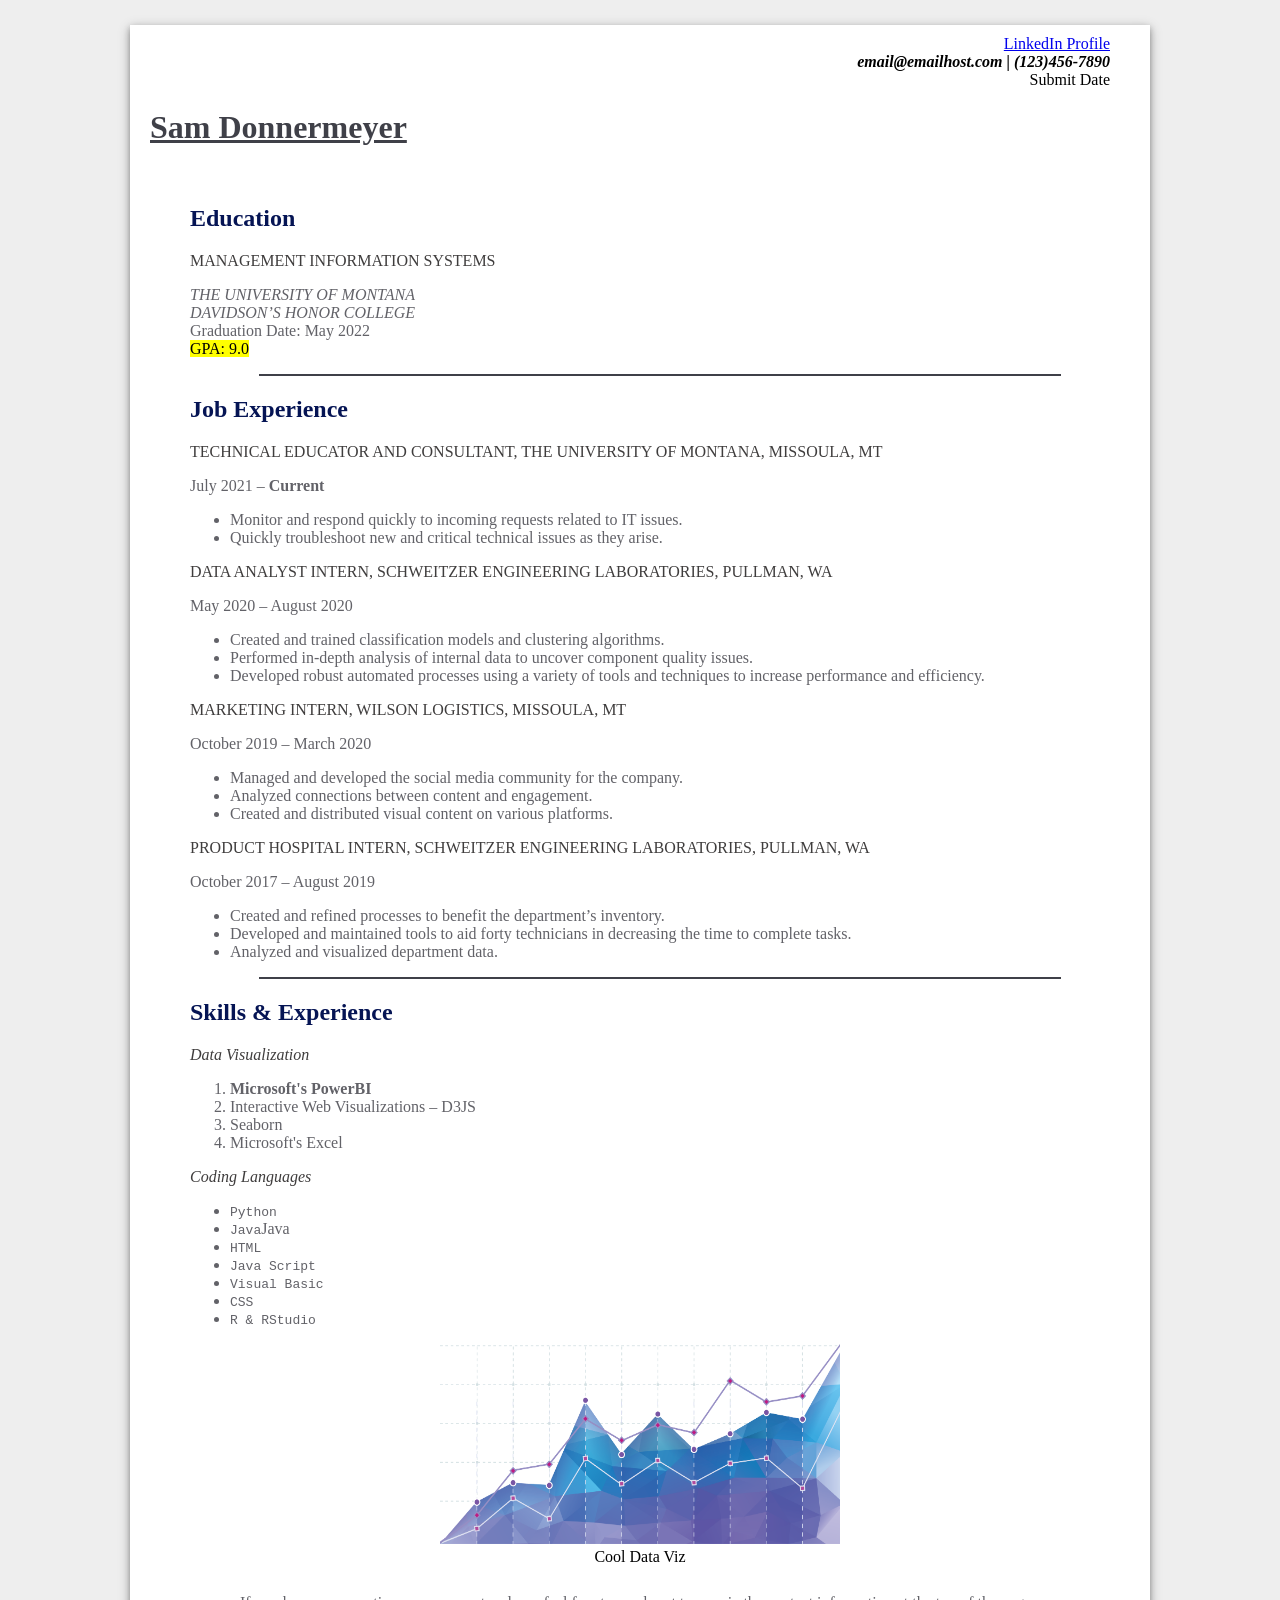
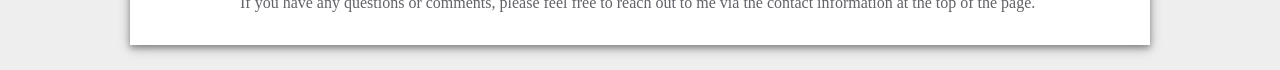
==== index.html @ 1c370d3f "Add files via upload" ====
<!DOCTYPE html>

<html lang="en">

<!-- Load style sheet -->  
<link rel="stylesheet" href="resume.css">

<!-- Head -->
<head>
  <meta charset="utf-8">
  <div>
    <title>Resume Fall 2021: Sam Donnermeyer</title>
  </div>
</head>
<body class="main_body">
  
  <div class="card">
    <header>
      <a href="https://www.linkedin.com/in/samuel-donnermeyer">LinkedIn Profile</a><br>
      <address><b>email@emailhost.com | (123)456-7890</b></address>
      <time datetime="2021-09-22 23:00">Submit Date</time>
    </header>
    <!-- Header 1-->
    <h1 class = "main_title"><u><bdo>Sam Donnermeyer</bdo></u></h1>
    <br>

    <!-- Body -->
    <main>
      <div class="body_p">
        <!-- Education -->
      <section>
      <h2>
        Education
      </h2>
      <p class="title">
        MANAGEMENT INFORMATION SYSTEMS
      </p>
      <p>
        <i>THE UNIVERSITY OF MONTANA</i> <br>
        <i>DAVIDSON’S HONOR COLLEGE</i> <br>
        Graduation Date: May 2022 <br> 
        <mark>GPA: 9.0 </mark><br>
      </p>

      <hr width="800px" color="#3F4048">  
    </section>

      <!-- Job Experience -->
      <section>
      <h2>
        Job Experience
      </h2>

      <!-- UMIT -->
      <p class="title">
        TECHNICAL EDUCATOR AND CONSULTANT, THE UNIVERSITY OF MONTANA, MISSOULA, MT
      </p>
      <p>
        July 2021 – <b>Current</b><br>
        <ul>
          <li>Monitor and respond quickly to incoming requests related to IT issues.</li>
          <li>Quickly troubleshoot new and critical technical issues as they arise.</li>
        </ul>
      </p>

      <!--- SEL - Data Analyst -->
      <p class="title">
        DATA ANALYST INTERN, SCHWEITZER ENGINEERING LABORATORIES, PULLMAN, WA
      </p>
      <p>
        May 2020 – August 2020 <br>
        <ul>
          <li>Created and trained classification models and clustering algorithms.</li>
          <li>Performed in-depth analysis of internal data to uncover component quality issues.</li>
          <li>Developed robust automated processes using a variety of tools and techniques to increase performance and efficiency.</li>
        </ul>
      </p>

       <!--- Wilson Logistics -->
      <p class="title">
        MARKETING INTERN, WILSON LOGISTICS, MISSOULA, MT
      </p>
      <p>
        October 2019 – March 2020 <br>
        <ul>
          <li>Managed and developed the social media community for the company.</li>
          <li>Analyzed connections between content and engagement.</li>
          <li>Created and distributed visual content on various platforms.</li>
        </ul>
      </p>

      <!--- SEL - PH -->
      <p class="title">
        PRODUCT HOSPITAL INTERN, SCHWEITZER ENGINEERING LABORATORIES, PULLMAN, WA
      </p>
      <p>
        October 2017 – August 2019 <br>
        <ul>
          <li>Created and refined processes to benefit the department’s inventory.</li>
          <li>Developed and maintained tools to aid forty technicians in decreasing the time to complete tasks.</li>
          <li>Analyzed and visualized department data.</li>
        </ul>
      </p>
    </section>

      <hr width="800px" color="#3F4048">  
    

      <!-- Skills & Experience -->
      <section>
      <h2>
        Skills & Experience
      </h2>

      <p class="title">
        <em>Data Visualization</em>
      </p>
      <ol>
        <li><b>Microsoft's PowerBI</b></li>
        <li>Interactive Web Visualizations – D3JS</li>
        <li>Seaborn</li>
        <li>Microsoft's Excel</li>
      </ol>

      <p class="title">
        <em>Coding Languages</em>
      </p>
      <ul>
        <li><code>Python</code></li>
        <li><code>Java</code>Java</li>
        <li><code>HTML</code></li>
        <li><code>Java Script</code></li>
        <li><code>Visual Basic</code></li>
        <li><code>CSS</code></li>
        <li><code>R & RStudio</code></li>
      </ul>
      </div>

    </section>
    <img src="data-visualization-tools-concept.png", width="400px", height="200px">
    <figcaption>Cool Data Viz</figcaption>

      <div class="foot_note"><br>
        If you have any questions or comments, please feel free to reach out to me via the contact information at the top of the page.
      </div>

    
    
   
    <main>
  </div>
<!-- Body </body>-->
</body>

</html>
---- resume.css ----
h1 {
    font-family: "Georgia";
    text-align: center;
}

h2 {
    font-family: "Georgia";
    text-align: left;
    color: #051454;
}

header {
    text-align: right;
    margin-right: 30px;

}

.title {
    color: rgb(63, 61, 61);
    size: 22px;
}

.body_p {
    margin: 10px 10px;
    text-align: left;
    margin-left: 50px;
    color: #626268;
}


.main_title {
    text-align: left;
    margin-top: 20px;
    margin-left: 10px;
    color: #3F4048;
}

.main_body {
    padding: 10px;
    margin: 5px 5px 5px;
    text-align: center;
}



body {
    background-color: #eee;
}

.card {
    background-color: white;
    margin: 10px auto;
    padding: 10px;
    width: 1000px;
    height: 1600px; 
    box-shadow: 0 3px 6px 0 rgba(0, 0, 0, 0.32), 0 3px 12px 0 rgba(0, 0, 0, 0.24);
}

h3 {
    color: #3F4048;
}

rect {
    stroke-width: .5;
}

.foot_note {
    margin: 10px 100px;
    text-align: left;
    color: #626268;
}
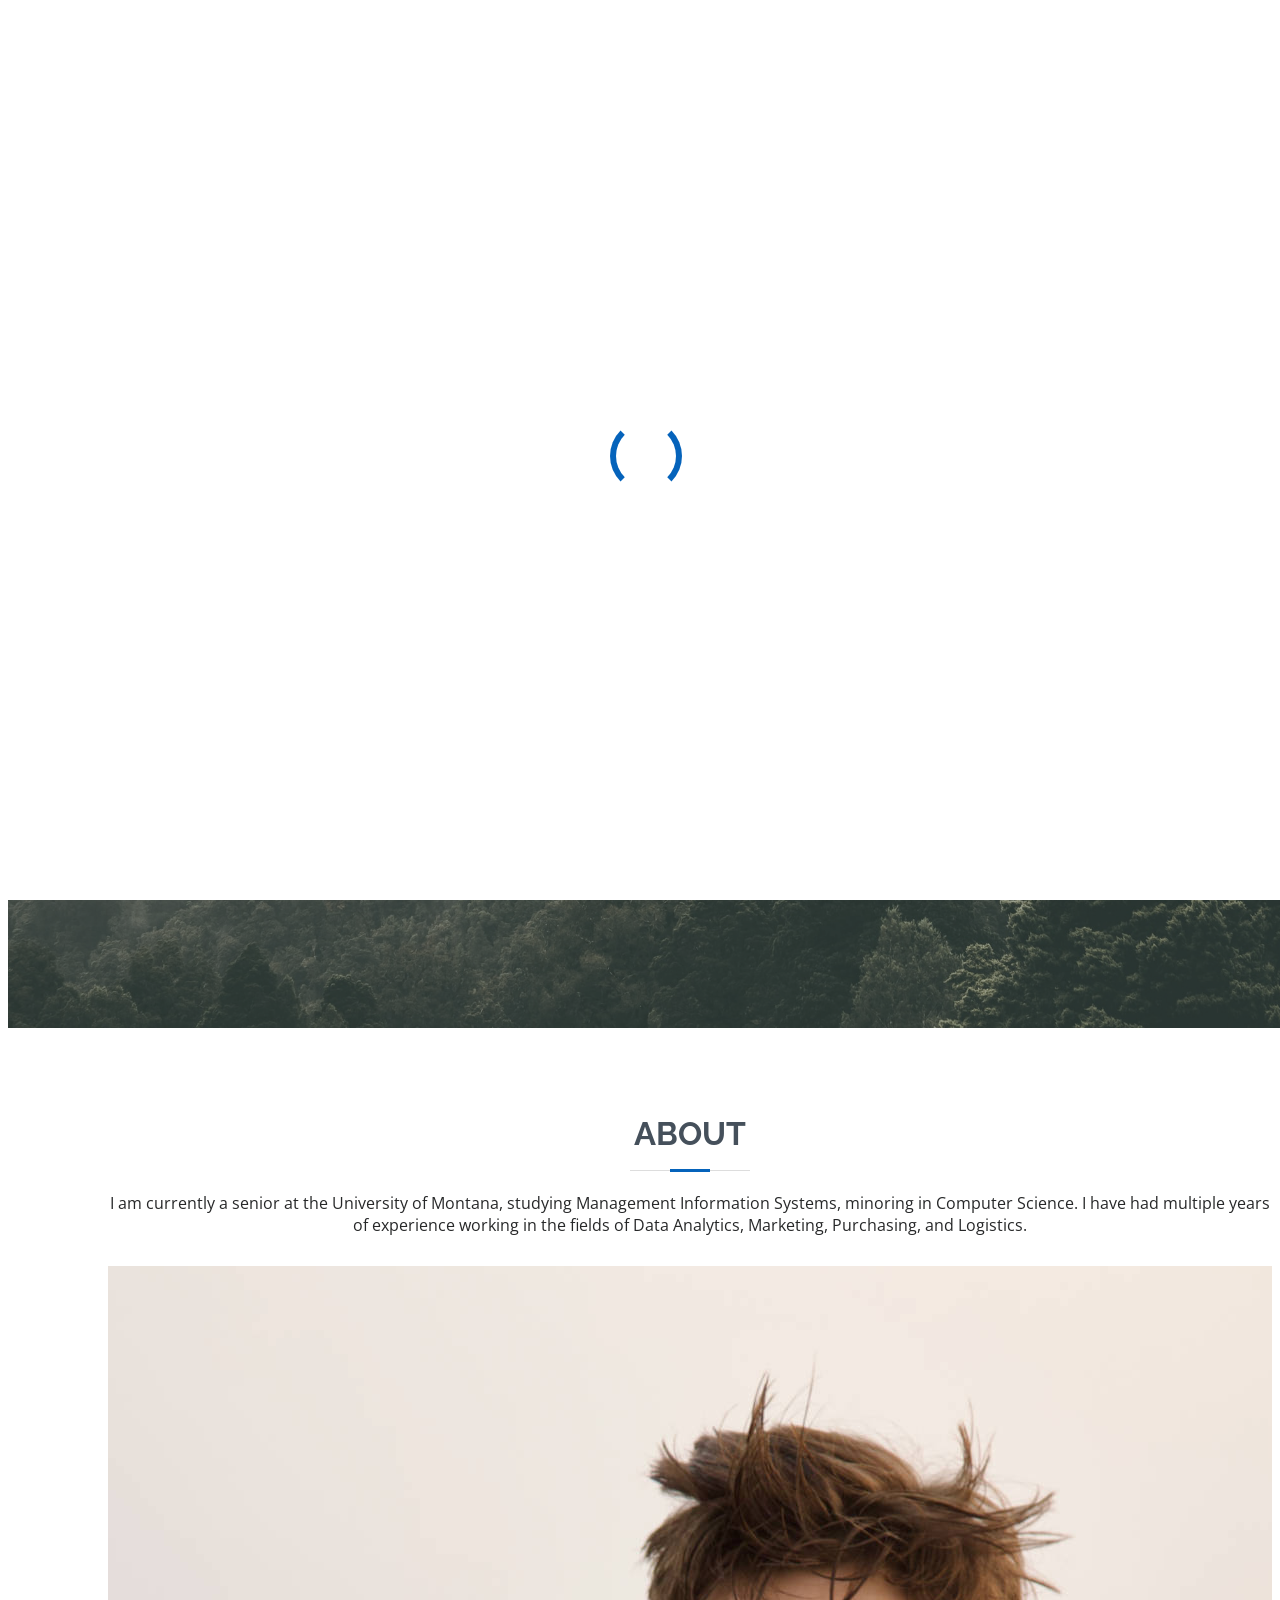
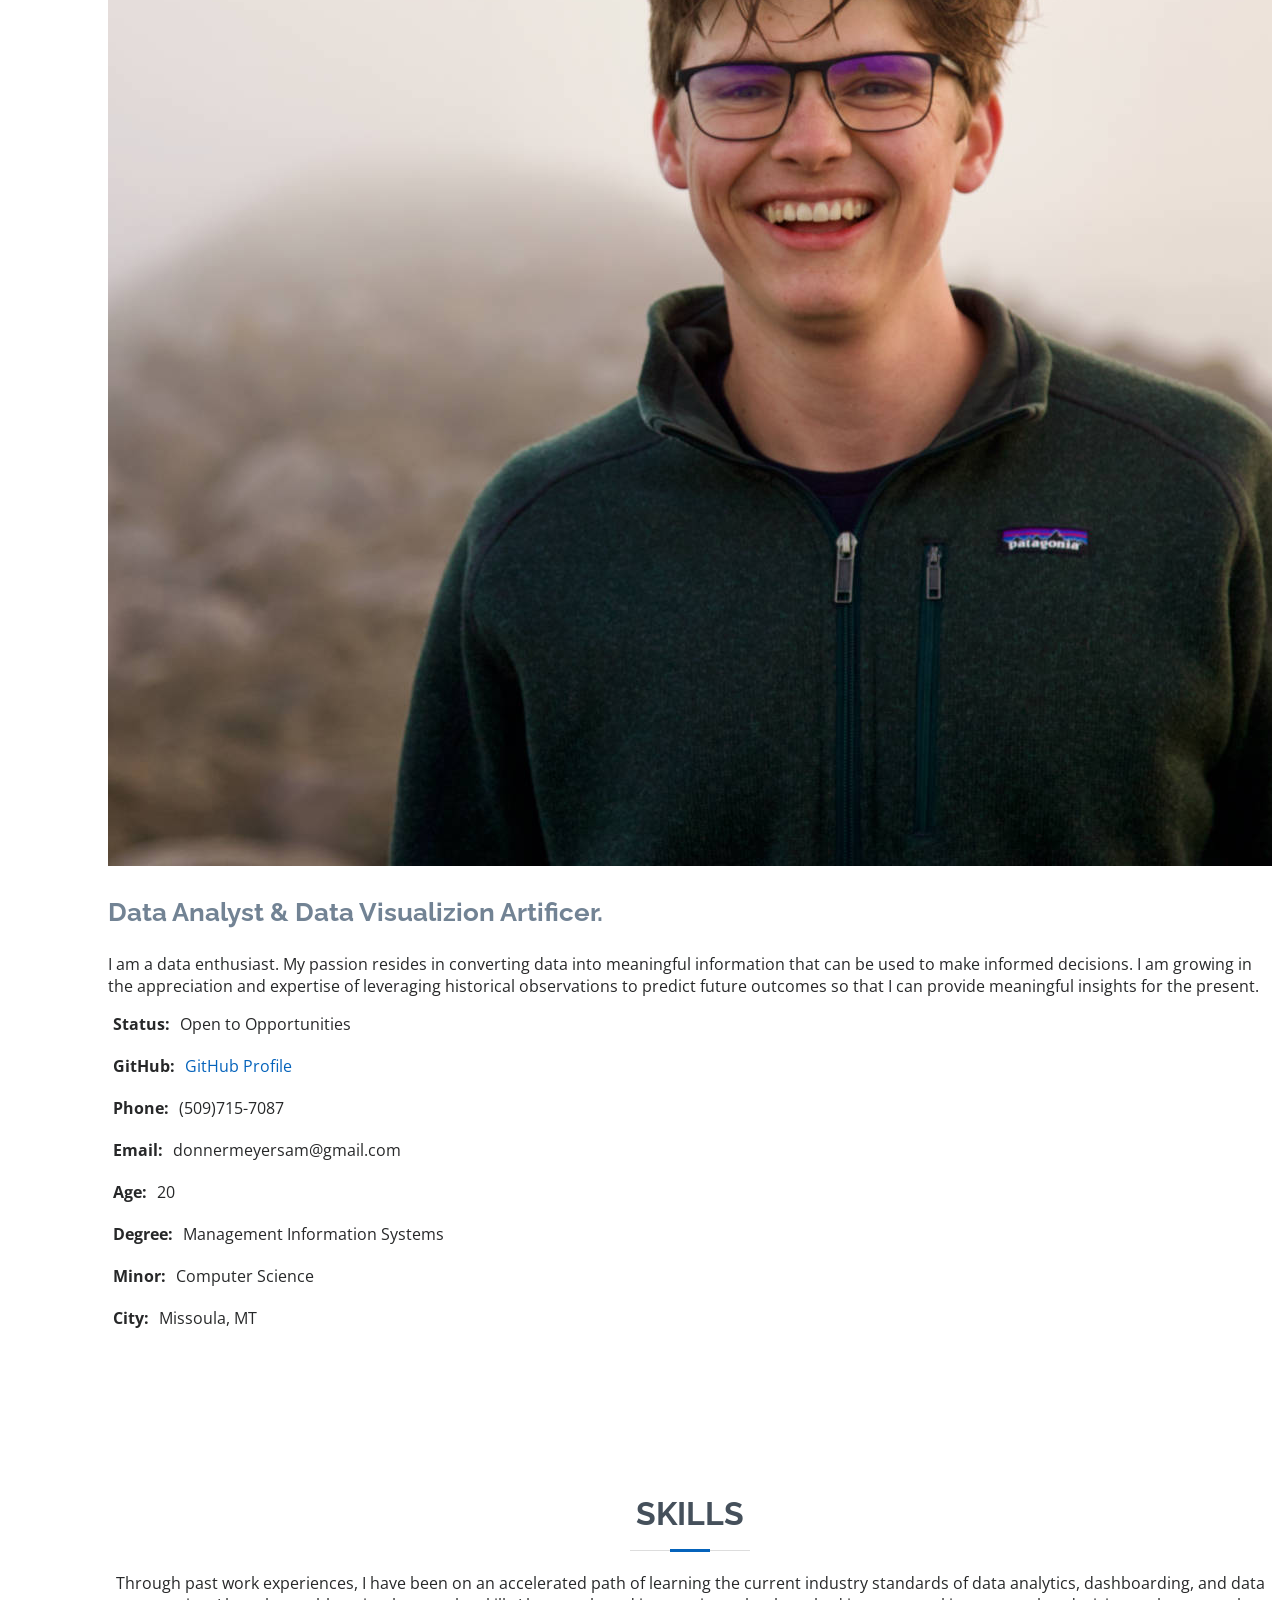
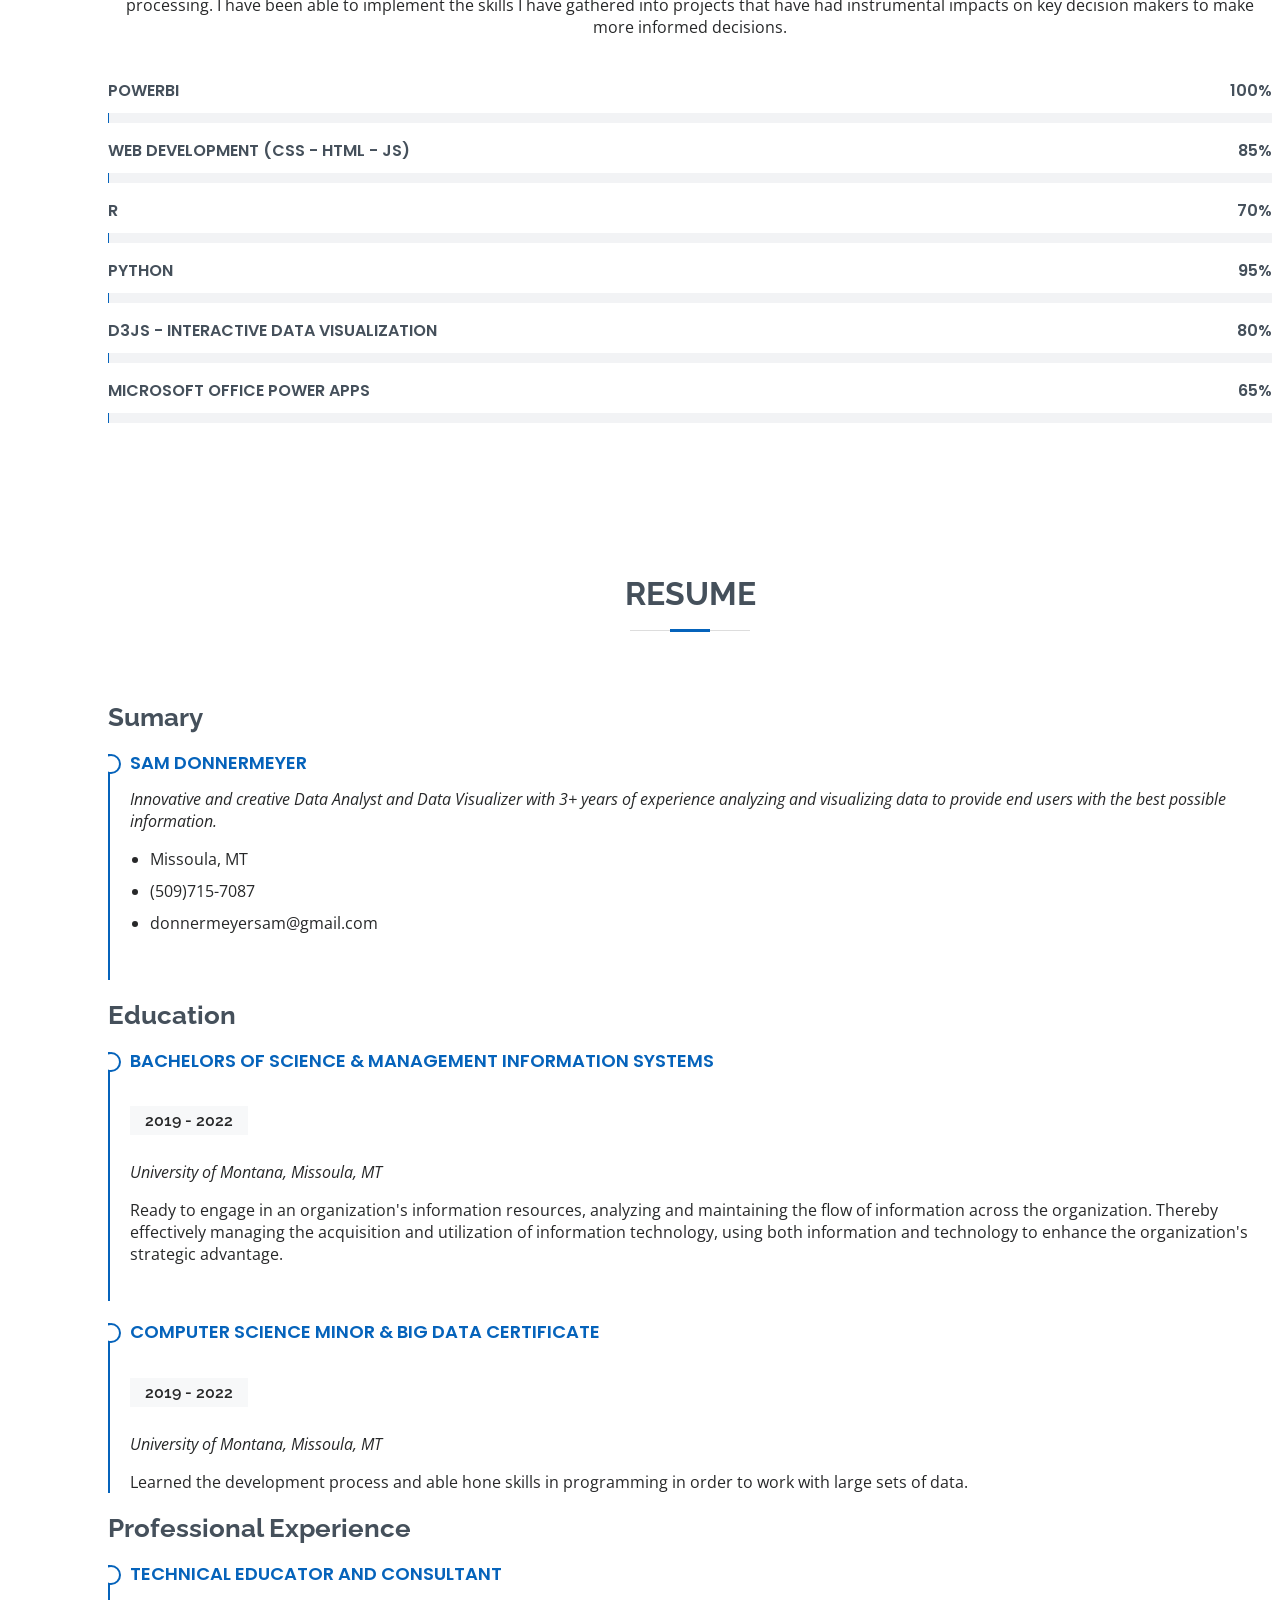
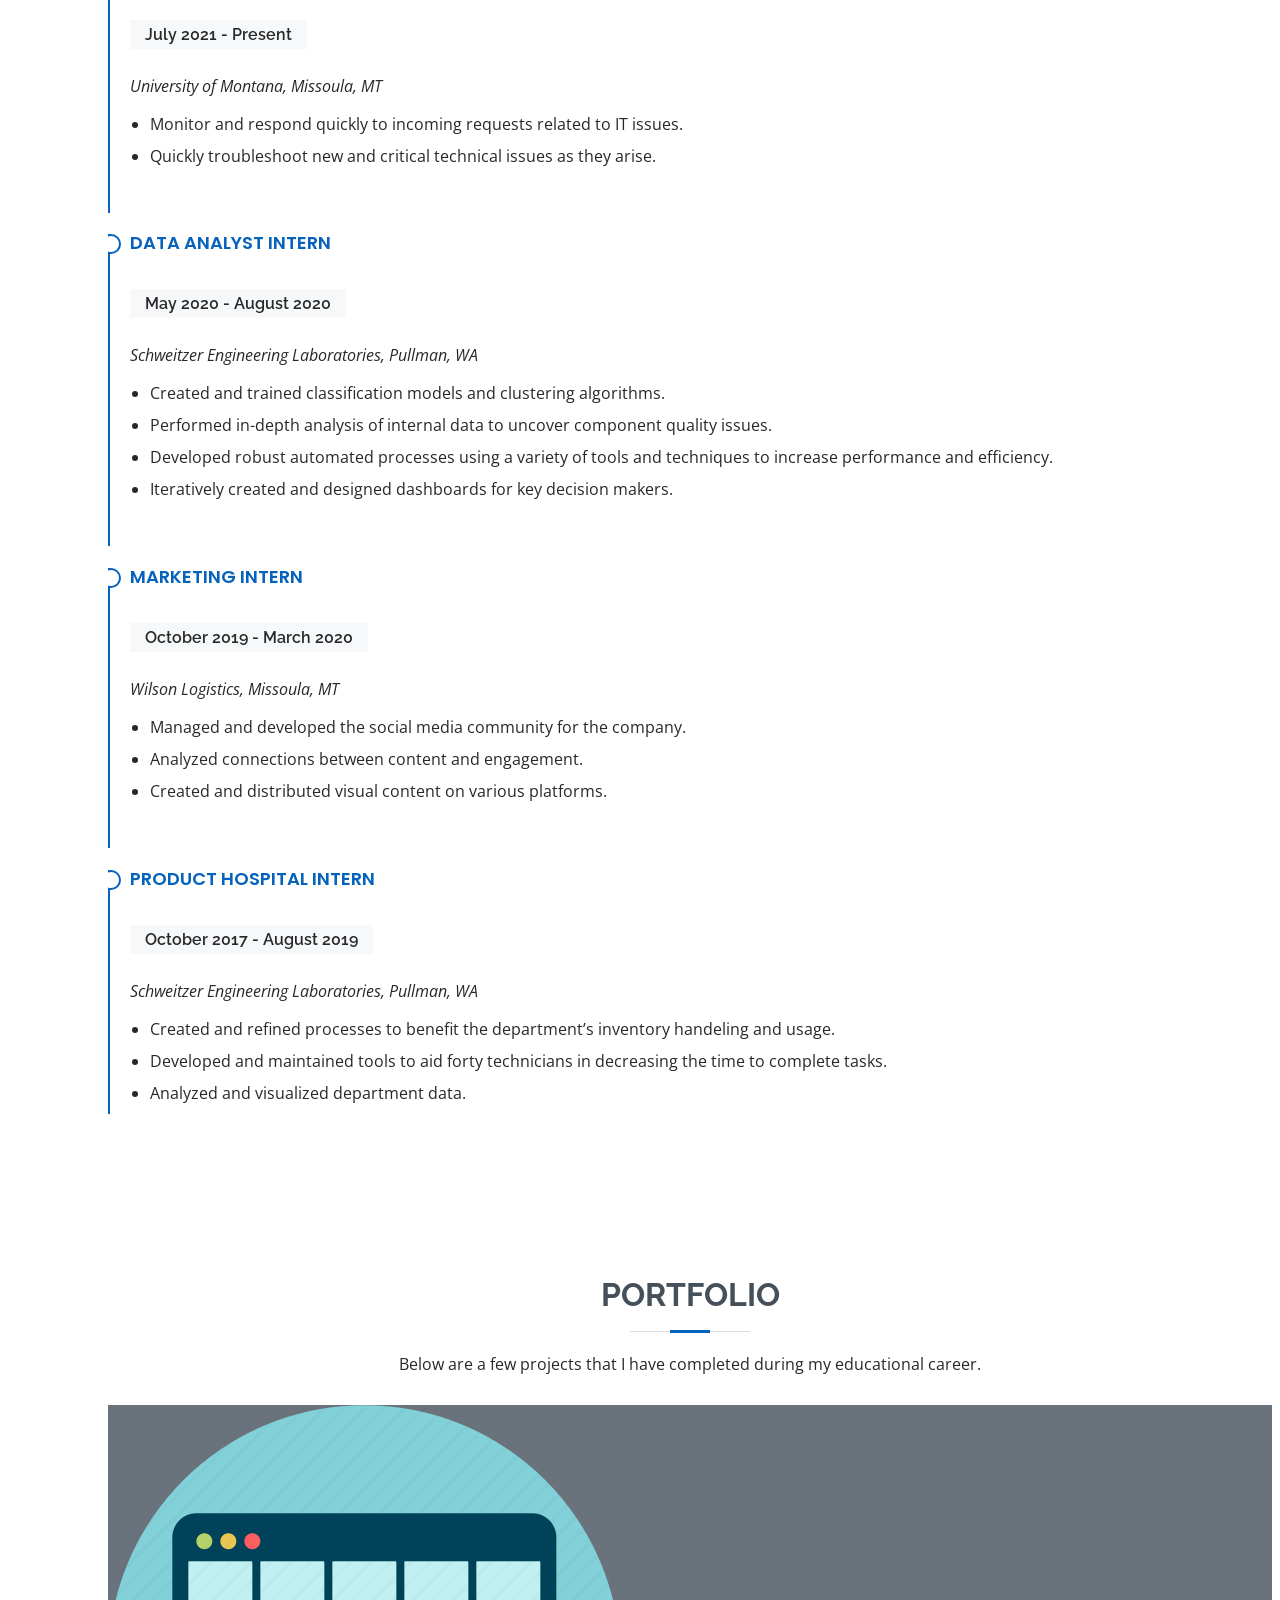
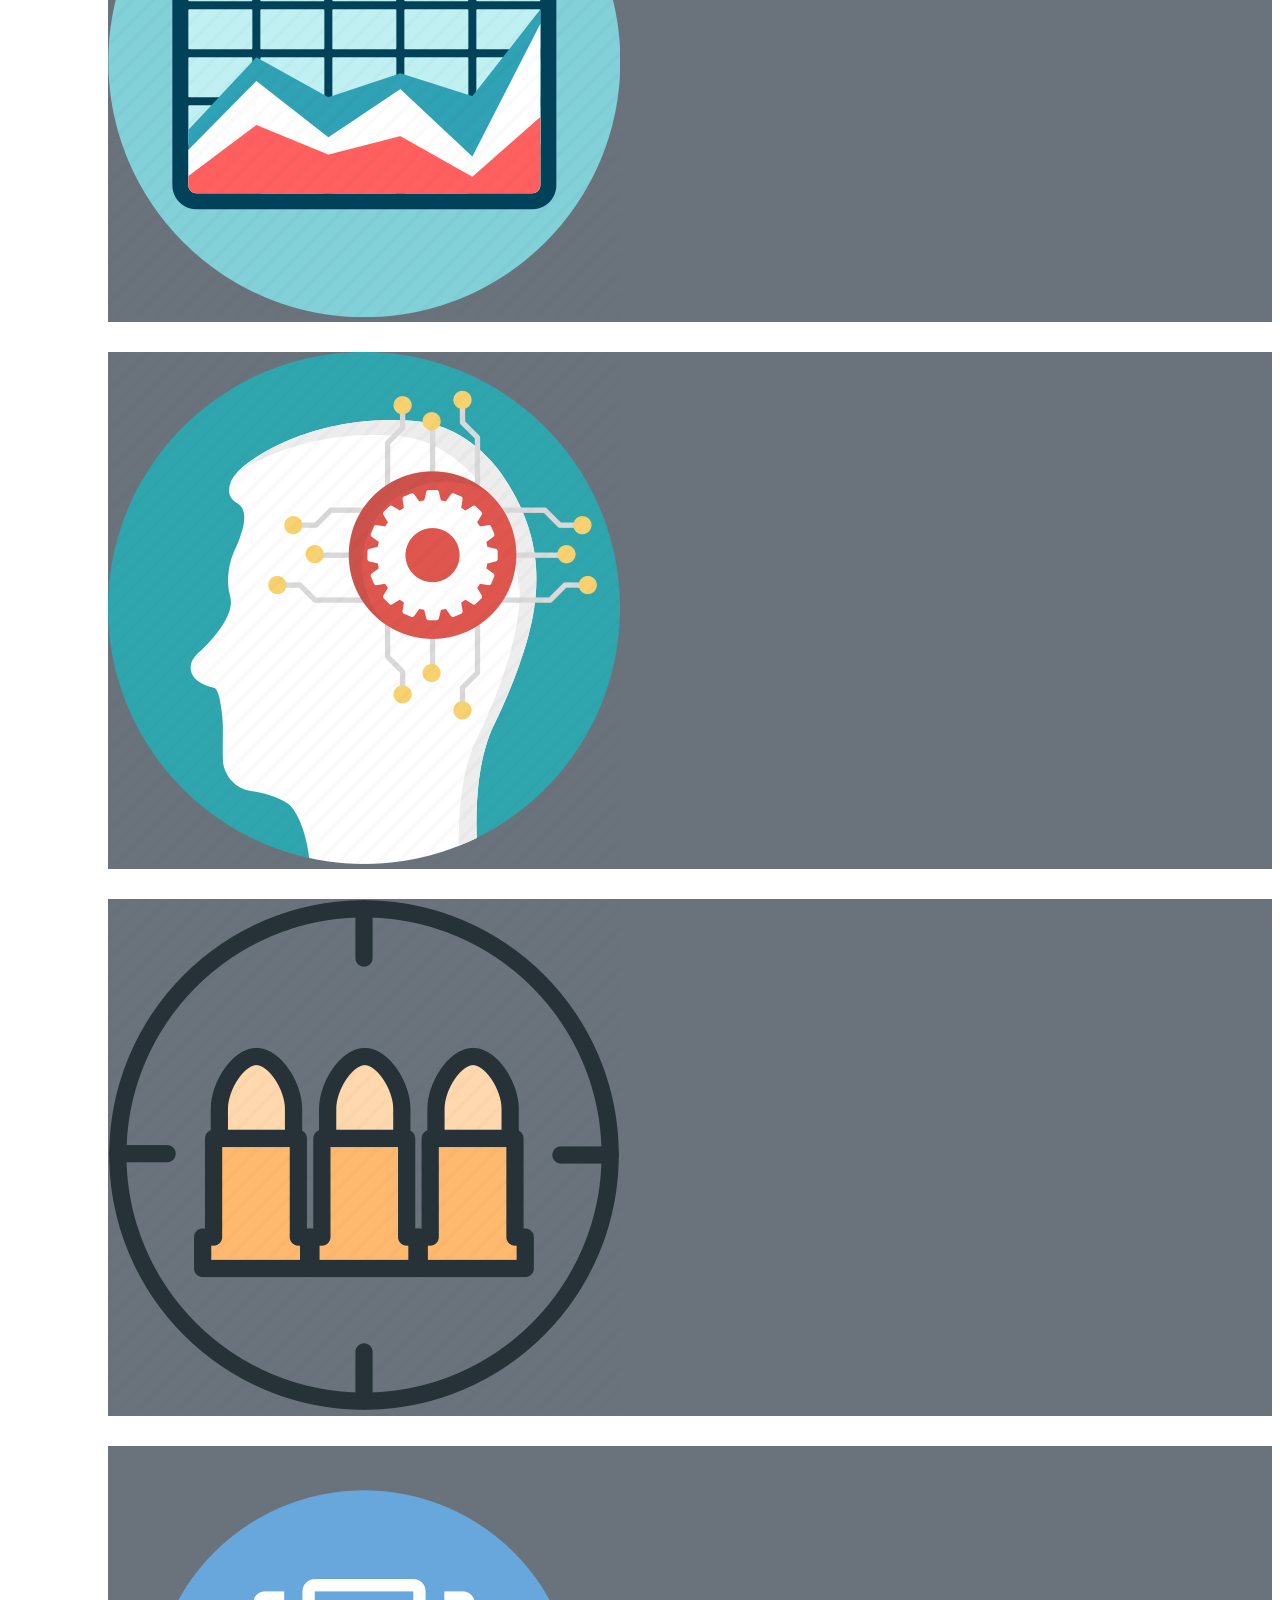
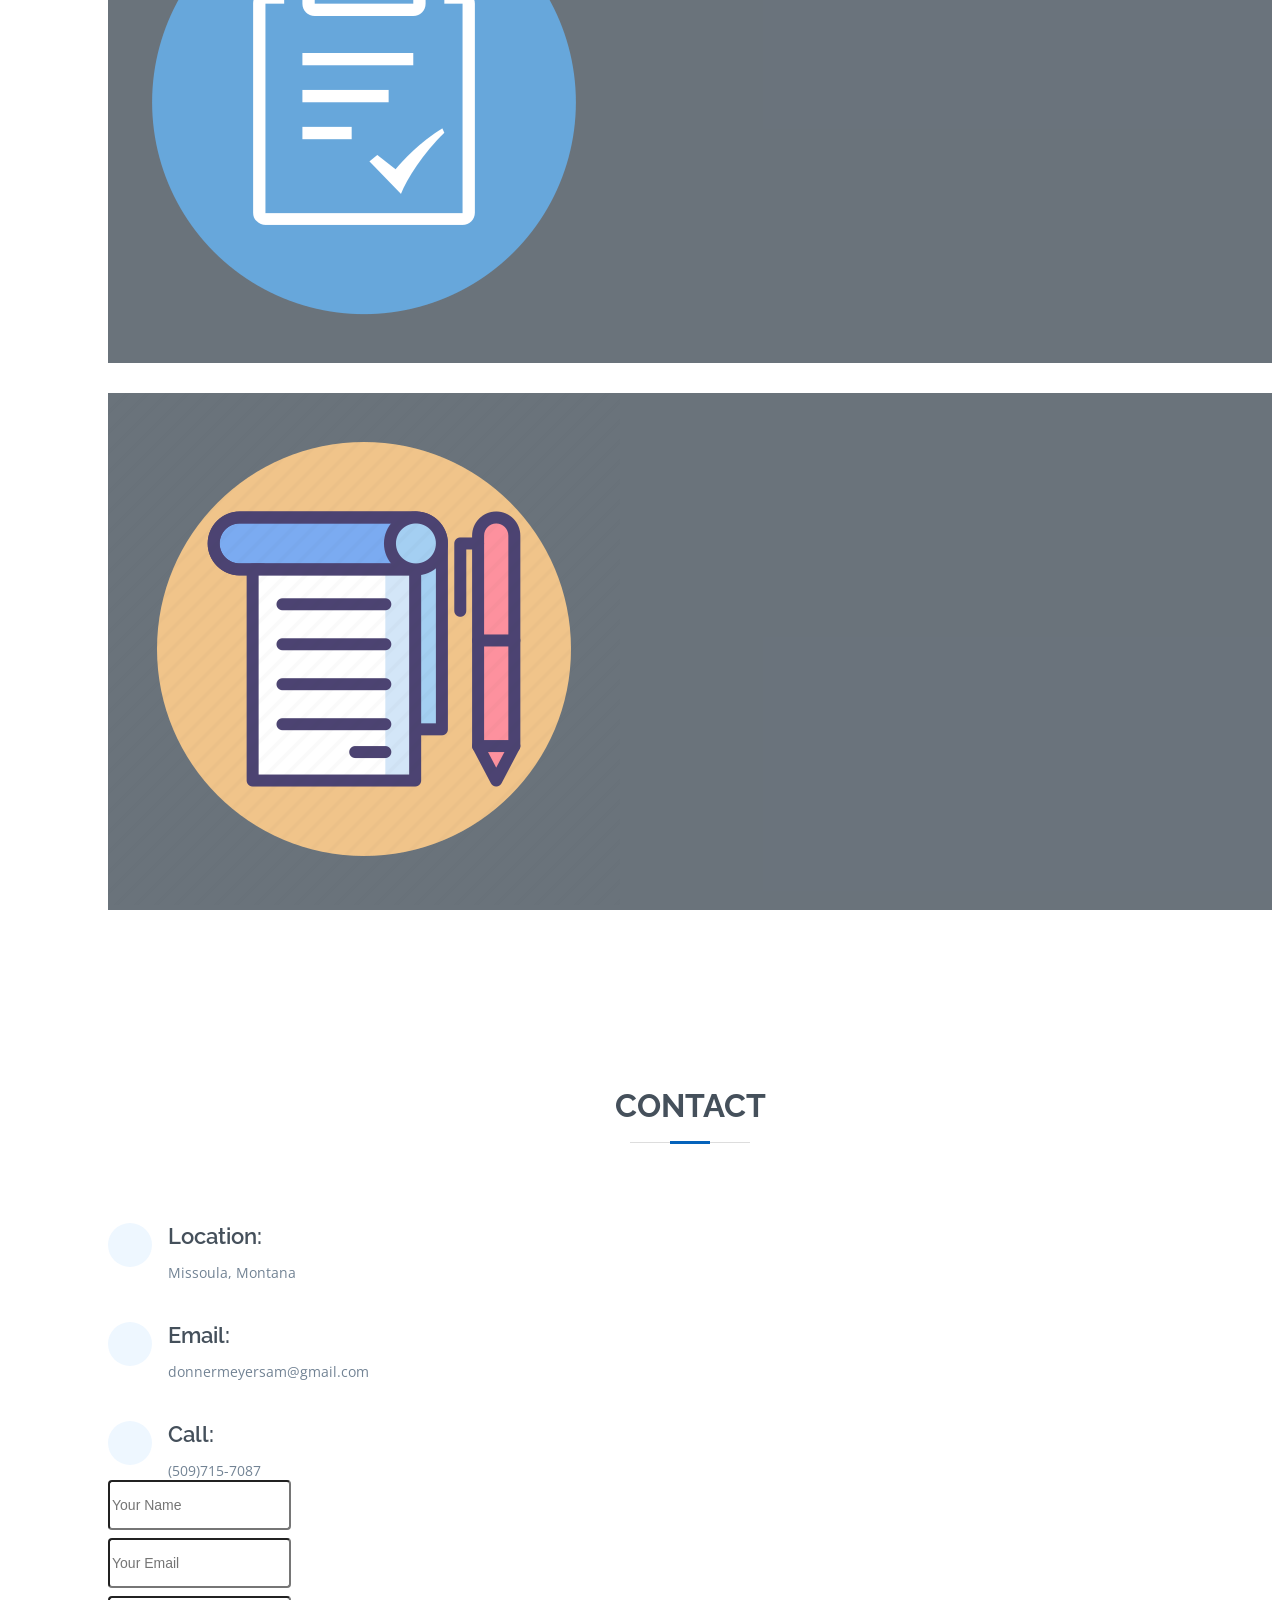
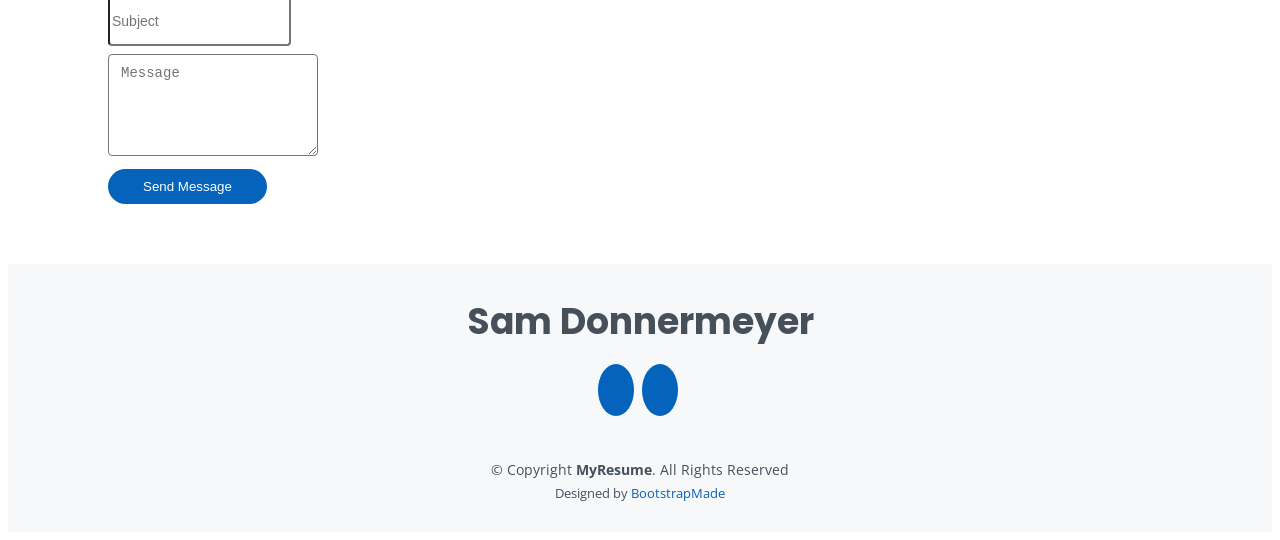
==== commit d875e720: "Added Right Files" ====
--- a/index.html
+++ b/index.html
@@ -1,155 +1,457 @@
-<!DOCTYPE html>
-
-<html lang="en">
-
-<!-- Load style sheet -->  
-<link rel="stylesheet" href="resume.css">
-
-<!-- Head -->
-<head>
-  <meta charset="utf-8">
-  <div>
-    <title>Resume Fall 2021: Sam Donnermeyer</title>
-  </div>
-</head>
-<body class="main_body">
-  
-  <div class="card">
-    <header>
-      <a href="https://www.linkedin.com/in/samuel-donnermeyer">LinkedIn Profile</a><br>
-      <address><b>email@emailhost.com | (123)456-7890</b></address>
-      <time datetime="2021-09-22 23:00">Submit Date</time>
-    </header>
-    <!-- Header 1-->
-    <h1 class = "main_title"><u><bdo>Sam Donnermeyer</bdo></u></h1>
-    <br>
-
-    <!-- Body -->
-    <main>
-      <div class="body_p">
-        <!-- Education -->
-      <section>
-      <h2>
-        Education
-      </h2>
-      <p class="title">
-        MANAGEMENT INFORMATION SYSTEMS
-      </p>
-      <p>
-        <i>THE UNIVERSITY OF MONTANA</i> <br>
-        <i>DAVIDSON’S HONOR COLLEGE</i> <br>
-        Graduation Date: May 2022 <br> 
-        <mark>GPA: 9.0 </mark><br>
-      </p>
-
-      <hr width="800px" color="#3F4048">  
-    </section>
-
-      <!-- Job Experience -->
-      <section>
-      <h2>
-        Job Experience
-      </h2>
-
-      <!-- UMIT -->
-      <p class="title">
-        TECHNICAL EDUCATOR AND CONSULTANT, THE UNIVERSITY OF MONTANA, MISSOULA, MT
-      </p>
-      <p>
-        July 2021 – <b>Current</b><br>
-        <ul>
-          <li>Monitor and respond quickly to incoming requests related to IT issues.</li>
-          <li>Quickly troubleshoot new and critical technical issues as they arise.</li>
-        </ul>
-      </p>
-
-      <!--- SEL - Data Analyst -->
-      <p class="title">
-        DATA ANALYST INTERN, SCHWEITZER ENGINEERING LABORATORIES, PULLMAN, WA
-      </p>
-      <p>
-        May 2020 – August 2020 <br>
-        <ul>
-          <li>Created and trained classification models and clustering algorithms.</li>
-          <li>Performed in-depth analysis of internal data to uncover component quality issues.</li>
-          <li>Developed robust automated processes using a variety of tools and techniques to increase performance and efficiency.</li>
-        </ul>
-      </p>
-
-       <!--- Wilson Logistics -->
-      <p class="title">
-        MARKETING INTERN, WILSON LOGISTICS, MISSOULA, MT
-      </p>
-      <p>
-        October 2019 – March 2020 <br>
-        <ul>
-          <li>Managed and developed the social media community for the company.</li>
-          <li>Analyzed connections between content and engagement.</li>
-          <li>Created and distributed visual content on various platforms.</li>
-        </ul>
-      </p>
-
-      <!--- SEL - PH -->
-      <p class="title">
-        PRODUCT HOSPITAL INTERN, SCHWEITZER ENGINEERING LABORATORIES, PULLMAN, WA
-      </p>
-      <p>
-        October 2017 – August 2019 <br>
-        <ul>
-          <li>Created and refined processes to benefit the department’s inventory.</li>
-          <li>Developed and maintained tools to aid forty technicians in decreasing the time to complete tasks.</li>
-          <li>Analyzed and visualized department data.</li>
-        </ul>
-      </p>
-    </section>
-
-      <hr width="800px" color="#3F4048">  
-    
-
-      <!-- Skills & Experience -->
-      <section>
-      <h2>
-        Skills & Experience
-      </h2>
-
-      <p class="title">
-        <em>Data Visualization</em>
-      </p>
-      <ol>
-        <li><b>Microsoft's PowerBI</b></li>
-        <li>Interactive Web Visualizations – D3JS</li>
-        <li>Seaborn</li>
-        <li>Microsoft's Excel</li>
-      </ol>
-
-      <p class="title">
-        <em>Coding Languages</em>
-      </p>
-      <ul>
-        <li><code>Python</code></li>
-        <li><code>Java</code>Java</li>
-        <li><code>HTML</code></li>
-        <li><code>Java Script</code></li>
-        <li><code>Visual Basic</code></li>
-        <li><code>CSS</code></li>
-        <li><code>R & RStudio</code></li>
-      </ul>
-      </div>
-
-    </section>
-    <img src="data-visualization-tools-concept.png", width="400px", height="200px">
-    <figcaption>Cool Data Viz</figcaption>
-
-      <div class="foot_note"><br>
-        If you have any questions or comments, please feel free to reach out to me via the contact information at the top of the page.
-      </div>
-
-    
-    
-   
-    <main>
-  </div>
-<!-- Body </body>-->
-</body>
-
+<!DOCTYPE html>
+<html lang="en">
+
+<head>
+  <meta charset="utf-8">
+  <meta content="width=device-width, initial-scale=1.0" name="viewport">
+
+  <title>Sam Donnermeyer</title>
+  <meta content="" name="description">
+  <meta content="" name="keywords">
+
+  <!-- Favicons -->
+  <link href="assets/img/favicon.png" rel="icon">
+  <link href="assets/img/apple-touch-icon.png" rel="apple-touch-icon">
+
+  <!-- Google Fonts -->
+  <link href="https://fonts.googleapis.com/css?family=Open+Sans:300,300i,400,400i,600,600i,700,700i|Raleway:300,300i,400,400i,500,500i,600,600i,700,700i|Poppins:300,300i,400,400i,500,500i,600,600i,700,700i" rel="stylesheet">
+
+  <!-- Vendor CSS Files -->
+  <link href="assets/vendor/aos/aos.css" rel="stylesheet">
+  <link href="assets/vendor/bootstrap/css/bootstrap.min.css" rel="stylesheet">
+  <link href="assets/vendor/bootstrap-icons/bootstrap-icons.css" rel="stylesheet">
+  <link href="assets/vendor/boxicons/css/boxicons.min.css" rel="stylesheet">
+  <link href="assets/vendor/glightbox/css/glightbox.min.css" rel="stylesheet">
+  <link href="assets/vendor/swiper/swiper-bundle.min.css" rel="stylesheet">
+
+  <!-- Template Main CSS File -->
+  <link href="assets/css/style.css" rel="stylesheet">
+
+  <!-- =======================================================
+  * Template Name: MyResume - v4.7.0
+  * Template URL: https://bootstrapmade.com/free-html-bootstrap-template-my-resume/
+  * Author: BootstrapMade.com
+  * License: https://bootstrapmade.com/license/
+  ======================================================== -->
+</head>
+
+<body>
+
+  <!-- ======= Mobile nav toggle button ======= -->
+  <!-- <button type="button" class="mobile-nav-toggle d-xl-none"><i class="bi bi-list mobile-nav-toggle"></i></button> -->
+  <i class="bi bi-list mobile-nav-toggle d-xl-none"></i>
+  <!-- ======= Header ======= -->
+  <header id="header" class="d-flex flex-column justify-content-center">
+
+    <nav id="navbar" class="navbar nav-menu">
+      <ul>
+        <li><a href="#hero" class="nav-link scrollto active"><i class="bx bx-home"></i> <span>Home</span></a></li>
+        <li><a href="#about" class="nav-link scrollto"><i class="bx bx-user"></i> <span>About</span></a></li>
+        <li><a href="#resume" class="nav-link scrollto"><i class="bx bx-file-blank"></i> <span>Resume</span></a></li>
+        <li><a href="#portfolio" class="nav-link scrollto"><i class="bx bx-book-content"></i> <span>Portfolio</span></a></li>
+        <li><a href="#contact" class="nav-link scrollto"><i class="bx bx-envelope"></i> <span>Contact</span></a></li>
+      </ul>
+    </nav><!-- .nav-menu -->
+
+  </header><!-- End Header -->
+
+  <!-- ======= Hero Section ======= -->
+  <section id="hero" class="d-flex flex-column justify-content-center">
+    <div class="container" data-aos="zoom-in" data-aos-delay="100">
+      <h1>Sam Donnermeyer</h1>
+      <p>I am a <span class="typed" data-typed-items="Developer, Analyst, Data Visualizer, Runner"></span></p>
+      <div class="social-links">
+        <a href="https://github.com/SamDonnermeyer" class="github"><i class="bx bxl-github"></i></a>
+        <a href="https://www.linkedin.com/in/samuel-donnermeyer/" class="linkedin"><i class="bx bxl-linkedin"></i></a>
+      </div>
+    </div>
+  </section><!-- End Hero -->
+
+  <main id="main">
+
+    <!-- ======= About Section ======= -->
+    <section id="about" class="about">
+      <div class="container" data-aos="fade-up">
+
+        <div class="section-title">
+          <h2>About</h2>
+          <p>I am currently a senior at the University of Montana, studying Management Information Systems, minoring in Computer Science. I have had multiple years of experience working in the fields of Data Analytics, Marketing, Purchasing, and Logistics.</p>
+        </div>
+
+        <div class="row">
+          <div class="col-lg-4">
+            <img src="assets/img/profile-img.jpg" class="img-fluid" alt="profile-img">
+          </div>
+          <div class="col-lg-8 pt-4 pt-lg-0 content">
+            <h3>Data Analyst &amp; Data Visualizion Artificer.</h3>
+            <p class="fst-italic">
+              I am a data enthusiast. My passion resides in converting data into meaningful information that can be used to make informed decisions. I am growing in the appreciation and expertise of leveraging historical observations to predict future outcomes so that I can provide meaningful insights for the present.
+            </p>
+            <div class="row">
+              <div class="col-lg-6">
+                <ul>
+                  <li><i class="bi bi-chevron-right"></i> <strong>Status:</strong> <span>Open to Opportunities</span></li>
+                  <li><i class="bi bi-chevron-right"></i> <strong>GitHub:</strong> <span><a href="https://github.com/SamDonnermeyer">GitHub Profile</a></span></li>
+                  <li><i class="bi bi-chevron-right"></i> <strong>Phone:</strong> <span>(509)715-7087</span></li>
+                  <li><i class="bi bi-chevron-right"></i> <strong>Email:</strong> <span>donnermeyersam@gmail.com</span></li>
+                </ul>
+              </div>
+              <div class="col-lg-6">
+                <ul>
+                  <li><i class="bi bi-chevron-right"></i> <strong>Age:</strong> <span>20</span></li>
+                  <li><i class="bi bi-chevron-right"></i> <strong>Degree:</strong> <span></span>Management Information Systems</li>
+                  <li><i class="bi bi-chevron-right"></i> <strong>Minor:</strong> <span>Computer Science</span></li>
+                  <li><i class="bi bi-chevron-right"></i> <strong>City:</strong> <span>Missoula, MT</span></li>
+                </ul>
+              </div>
+            </div>
+          </div>
+        </div>
+
+      </div>
+    </section><!-- End About Section -->
+
+    <!-- ======= Skills Section ======= -->
+    <section id="skills" class="skills section-bg">
+      <div class="container" data-aos="fade-up">
+
+        <div class="section-title">
+          <h2>Skills</h2>
+          <p>Through past work experiences, I have been on an accelerated path of learning the current industry standards of data analytics, dashboarding, and data processing. I have been able to implement the skills I have gathered into projects that have had instrumental impacts on key decision makers to make more informed decisions.</p>
+        </div>
+
+        <div class="row skills-content">
+
+          <div class="col-lg-6">
+
+            <div class="progress">
+              <span class="skill">PowerBI <i class="val">100%</i></span>
+              <div class="progress-bar-wrap">
+                <div class="progress-bar" role="progressbar" aria-valuenow="100" aria-valuemin="0" aria-valuemax="100"></div>
+              </div>
+            </div>
+
+            <div class="progress">
+              <span class="skill">Web Development (CSS - HTML - JS) <i class="val">85%</i></span>
+              <div class="progress-bar-wrap">
+                <div class="progress-bar" role="progressbar" aria-valuenow="85" aria-valuemin="0" aria-valuemax="100"></div>
+              </div>
+            </div>
+
+            <div class="progress">
+              <span class="skill">R <i class="val">70%</i></span>
+              <div class="progress-bar-wrap">
+                <div class="progress-bar" role="progressbar" aria-valuenow="70" aria-valuemin="0" aria-valuemax="100"></div>
+              </div>
+            </div>
+
+          </div>
+
+          <div class="col-lg-6">
+
+            <div class="progress">
+              <span class="skill">Python <i class="val">95%</i></span>
+              <div class="progress-bar-wrap">
+                <div class="progress-bar" role="progressbar" aria-valuenow="95" aria-valuemin="0" aria-valuemax="100"></div>
+              </div>
+            </div>
+
+            <div class="progress">
+              <span class="skill">D3JS - Interactive Data Visualization <i class="val">80%</i></span>
+              <div class="progress-bar-wrap">
+                <div class="progress-bar" role="progressbar" aria-valuenow="80" aria-valuemin="0" aria-valuemax="100"></div>
+              </div>
+            </div>
+
+            <div class="progress">
+              <span class="skill">Microsoft Office Power Apps <i class="val">65%</i></span>
+              <div class="progress-bar-wrap">
+                <div class="progress-bar" role="progressbar" aria-valuenow="65" aria-valuemin="0" aria-valuemax="100"></div>
+              </div>
+            </div>
+
+          </div>
+
+        </div>
+
+      </div>
+    </section><!-- End Skills Section -->
+
+    <!-- ======= Resume Section ======= -->
+    <section id="resume" class="resume">
+      <div class="container" data-aos="fade-up">
+
+        <div class="section-title">
+          <h2>Resume</h2>
+        </div>
+
+        <div class="row">
+          <div class="col-lg-6">
+            <h3 class="resume-title">Sumary</h3>
+            <div class="resume-item pb-0">
+              <h4>Sam Donnermeyer</h4>
+              <p><em>Innovative and creative Data Analyst and Data Visualizer with 3+ years of experience analyzing and visualizing data to provide end users with the best possible information.</em></p>
+              <ul>
+                <li>Missoula, MT</li>
+                <li>(509)715-7087</li>
+                <li>donnermeyersam@gmail.com</li>
+              </ul>
+            </div>
+
+            <h3 class="resume-title">Education</h3>
+            <div class="resume-item">
+              <h4>Bachelors of Science &amp; Management Information Systems</h4>
+              <h5>2019 - 2022</h5>
+              <p><em>University of Montana, Missoula, MT</em></p>
+              <p>Ready to engage in an organization's information resources, analyzing and maintaining the flow of information across the organization. Thereby effectively managing the acquisition and utilization of information technology, using both information and technology to enhance the organization's strategic advantage.</p>
+            </div>
+            <div class="resume-item">
+              <h4>Computer Science Minor &amp; Big Data Certificate</h4>
+              <h5>2019 - 2022</h5>
+              <p><em>University of Montana, Missoula, MT</em></p>
+              <p>Learned the development process and able hone skills in programming in order to work with large sets of data.</p>
+            </div>
+          </div>
+          <div class="col-lg-6">
+            <h3 class="resume-title">Professional Experience</h3>
+            <div class="resume-item">
+              <h4>TECHNICAL EDUCATOR AND CONSULTANT</h4>
+              <h5>July 2021 - Present</h5>
+              <p><em>University of Montana, Missoula, MT</em></p>
+              <ul>
+                <li>Monitor and respond quickly to incoming requests related to IT issues.</li>
+                <li>Quickly troubleshoot new and critical technical issues as they arise.</li>
+              </ul>
+            </div>
+            <div class="resume-item">
+              <h4>DATA ANALYST INTERN</h4>
+              <h5>May 2020 - August 2020</h5>
+              <p><em>Schweitzer Engineering Laboratories, Pullman, WA</em></p>
+              <ul>
+                <li>Created and trained classification models and clustering algorithms.</li>
+                <li>Performed in-depth analysis of internal data to uncover component quality issues.</li>
+                <li>Developed robust automated processes using a variety of tools and techniques to increase performance and efficiency.</li>
+                <li>Iteratively created and designed dashboards for key decision makers.</li>
+              </ul>
+            </div>
+            <div class="resume-item">
+              <h4>MARKETING INTERN</h4>
+              <h5>October 2019 - March 2020</h5>
+              <p><em>Wilson Logistics, Missoula, MT</em></p>
+              <ul>
+                <li>Managed and developed the social media community for the company.</li>
+                <li>Analyzed connections between content and engagement.</li>
+                <li>Created and distributed visual content on various platforms.</li>
+              </ul>
+            </div>
+            <div class="resume-item">
+              <h4>Product Hospital Intern</h4>
+              <h5>October 2017 - August 2019</h5>
+              <p><em>Schweitzer Engineering Laboratories, Pullman, WA</em></p>
+              <ul>
+                <li>Created and refined processes to benefit the department’s inventory handeling and usage.</li>
+                <li>Developed and maintained tools to aid forty technicians in decreasing the time to complete tasks.</li>
+                <li>Analyzed and visualized department data.</li>
+              </ul>
+            </div>
+          </div>
+        </div>
+
+      </div>
+    </section><!-- End Resume Section -->
+
+    <!-- ======= Portfolio Section ======= -->
+    <section id="portfolio" class="portfolio section-bg">
+      <div class="container" data-aos="fade-up">
+
+        <div class="section-title">
+          <h2>Portfolio</h2>
+          <p>Below are a few projects that I have completed during my educational career.</p>
+        </div>
+
+        <div class="row portfolio-container" data-aos="fade-up" data-aos-delay="200">
+
+          <div class="col-lg-4 col-md-6 portfolio-item filter-app">
+            <div class="portfolio-wrap">
+              <img src="assets/img/portfolio/portfolio-1.png" class="img-fluid" alt="">
+              <div class="portfolio-info">
+                <h4>Data Visualization: Scatterplot</h4>
+                <p>Project</p>
+                <div class="portfolio-links">
+                  <a href="assets/img/portfolio/portfolio-1.png" data-gallery="portfolioGallery" class="portfolio-lightbox" title="Data Visualization: Scatterplot"><i class="bx bx-plus"></i></a>
+                  <a href="portfolio1.html" class="portfolio-details-lightbox" data-glightbox="type: external" title="Portfolio Details"><i class="bx bx-link"></i></a>
+                </div>
+              </div>
+            </div>
+          </div>
+
+          <div class="col-lg-4 col-md-6 portfolio-item filter-web">
+            <div class="portfolio-wrap">
+              <img src="assets/img/portfolio/portfolio-2.png" class="img-fluid" alt="">
+              <div class="portfolio-info">
+                <h4>Applications of Data Mining: Arabic Character Classification</h4>
+                <p>Project</p>
+                <div class="portfolio-links">
+                  <a href="assets/img/portfolio/portfolio-2.png" data-gallery="portfolioGallery" class="portfolio-lightbox" title="Applications of Data Mining: Arabic Character Classification"><i class="bx bx-plus"></i></a>
+                  <a href="portfolio2.html" class="portfolio-details-lightbox" data-glightbox="type: external" title="Portfolio Details"><i class="bx bx-link"></i></a>
+                </div>
+              </div>
+            </div>
+          </div>
+
+          <div class="col-lg-4 col-md-6 portfolio-item filter-app">
+            <div class="portfolio-wrap">
+              <img src="assets/img/portfolio/portfolio-3.png" class="img-fluid" alt="">
+              <div class="portfolio-info">
+                <h4>Marketing: Sales Analysis</h4>
+                <p>Independent Study</p>
+                <div class="portfolio-links">
+                  <a href="assets/img/portfolio/portfolio-3.png" data-gallery="portfolioGallery" class="portfolio-lightbox" title="Marketing: Sales Analysis"><i class="bx bx-plus"></i></a>
+                  <a href="portfolio3.html" class="portfolio-details-lightbox" data-glightbox="type: external" title="Portfolio Details"><i class="bx bx-link"></i></a>
+                </div>
+              </div>
+            </div>
+          </div>
+
+          <div class="col-lg-4 col-md-6 portfolio-item filter-card">
+            <div class="portfolio-wrap">
+              <img src="assets/img/portfolio/portfolio-4.png" class="img-fluid" alt="">
+              <div class="portfolio-info">
+                <h4>Business App Development: Employee Sentiment Tracker</h4>
+                <p>Project</p>
+                <div class="portfolio-links">
+                  <a href="assets/img/portfolio/portfolio-4.png" data-gallery="portfolioGallery" class="portfolio-lightbox" title="Business App Development: Employee Sentiment Tracker"><i class="bx bx-plus"></i></a>
+                  <a href="portfolio4.html" class="portfolio-details-lightbox" data-glightbox="type: external" title="Portfolio Details"><i class="bx bx-link"></i></a>
+                </div>
+              </div>
+            </div>
+          </div>
+
+          <div class="col-lg-4 col-md-6 portfolio-item filter-web">
+            <div class="portfolio-wrap">
+              <img src="assets/img/portfolio/portfolio-5.png" class="img-fluid" alt="">
+              <div class="portfolio-info">
+                <h4>Web App Development: Notetaking Web App</h4>
+                <p>Project</p>
+                <div class="portfolio-links">
+                  <a href="assets/img/portfolio/portfolio-5.png" data-gallery="portfolioGallery" class="portfolio-lightbox" title="Web App Development: Notetaking Web App"><i class="bx bx-plus"></i></a>
+                  <a href="portfolio5.html" class="portfolio-details-lightbox" data-glightbox="type: external" title="Portfolio Details"><i class="bx bx-link"></i></a>
+                </div>
+              </div>
+            </div>
+          </div>
+
+        </div>
+
+      </div>
+    </section><!-- End Portfolio Section -->
+
+    <!-- ======= Contact Section ======= -->
+    <section id="contact" class="contact">
+      <div class="container" data-aos="fade-up">
+
+        <div class="section-title">
+          <h2>Contact</h2>
+        </div>
+
+        <div class="row mt-1">
+
+          <div class="col-lg-4">
+            <div class="info">
+              <div class="address">
+                <i class="bi bi-geo-alt"></i>
+                <h4>Location:</h4>
+                <p>Missoula, Montana</p>
+              </div>
+
+              <div class="email">
+                <i class="bi bi-envelope"></i>
+                <h4>Email:</h4>
+                <p>donnermeyersam@gmail.com</p>
+              </div>
+
+              <div class="phone">
+                <i class="bi bi-phone"></i>
+                <h4>Call:</h4>
+                <p>(509)715-7087</p>
+              </div>
+
+            </div>
+
+          </div>
+
+          <div class="col-lg-8 mt-5 mt-lg-0">
+
+            <form action="forms/contact.php" method="post" role="form" class="php-email-form">
+              <div class="row">
+                <div class="col-md-6 form-group">
+                  <input type="text" name="name" class="form-control" id="name" placeholder="Your Name" required>
+                </div>
+                <div class="col-md-6 form-group mt-3 mt-md-0">
+                  <input type="email" class="form-control" name="email" id="email" placeholder="Your Email" required>
+                </div>
+              </div>
+              <div class="form-group mt-3">
+                <input type="text" class="form-control" name="subject" id="subject" placeholder="Subject" required>
+              </div>
+              <div class="form-group mt-3">
+                <textarea class="form-control" name="message" rows="5" placeholder="Message" required></textarea>
+              </div>
+              <div class="my-3">
+                <div class="loading">Loading</div>
+                <div class="error-message"></div>
+                <div class="sent-message">Your message has been sent. Thank you!</div>
+              </div>
+              <div class="text-center"><button type="submit">Send Message</button></div>
+            </form>
+
+          </div>
+
+        </div>
+
+      </div>
+    </section><!-- End Contact Section -->
+
+  </main><!-- End #main -->
+
+  <!-- ======= Footer ======= -->
+  <footer id="footer">
+    <div class="container">
+      <h3>Sam Donnermeyer</h3>
+      <div class="social-links">
+        <a href="https://github.com/SamDonnermeyer" class="github"><i class="bx bxl-github"></i></a>
+        <a href="https://www.linkedin.com/in/samuel-donnermeyer/" class="linkedin"><i class="bx bxl-linkedin"></i></a>
+      </div>
+      <div class="copyright">
+        &copy; Copyright <strong><span>MyResume</span></strong>. All Rights Reserved
+      </div>
+      <div class="credits">
+        <!-- All the links in the footer should remain intact. -->
+        <!-- You can delete the links only if you purchased the pro version. -->
+        <!-- Licensing information: [license-url] -->
+        <!-- Purchase the pro version with working PHP/AJAX contact form: https://bootstrapmade.com/free-html-bootstrap-template-my-resume/ -->
+        Designed by <a href="https://bootstrapmade.com/">BootstrapMade</a>
+      </div>
+    </div>
+  </footer><!-- End Footer -->
+
+  <div id="preloader"></div>
+  <a href="#" class="back-to-top d-flex align-items-center justify-content-center"><i class="bi bi-arrow-up-short"></i></a>
+
+  <!-- Vendor JS Files -->
+  <script src="assets/vendor/purecounter/purecounter.js"></script>
+  <script src="assets/vendor/aos/aos.js"></script>
+  <script src="assets/vendor/bootstrap/js/bootstrap.bundle.min.js"></script>
+  <script src="assets/vendor/glightbox/js/glightbox.min.js"></script>
+  <script src="assets/vendor/isotope-layout/isotope.pkgd.min.js"></script>
+  <script src="assets/vendor/swiper/swiper-bundle.min.js"></script>
+  <script src="assets/vendor/typed.js/typed.min.js"></script>
+  <script src="assets/vendor/waypoints/noframework.waypoints.js"></script>
+  <script src="assets/vendor/php-email-form/validate.js"></script>
+
+  <!-- Template Main JS File -->
+  <script src="assets/js/main.js"></script>
+
+</body>
+
 </html>
--- a/assets/css/style.css
+++ b/assets/css/style.css
@@ -0,0 +1,1050 @@
+/**
+* Template Name: MyResume - v4.7.0
+* Template URL: https://bootstrapmade.com/free-html-bootstrap-template-my-resume/
+* Author: BootstrapMade.com
+* License: https://bootstrapmade.com/license/
+*/
+
+/*--------------------------------------------------------------
+# General
+--------------------------------------------------------------*/
+body {
+  font-family: "Open Sans", sans-serif;
+  color: #272829;
+}
+
+a {
+  color: #0563bb;
+  text-decoration: none;
+}
+
+a:hover {
+  color: #067ded;
+  text-decoration: none;
+}
+
+h1, h2, h3, h4, h5, h6 {
+  font-family: "Raleway", sans-serif;
+}
+
+/*--------------------------------------------------------------
+# Back to top button
+--------------------------------------------------------------*/
+.back-to-top {
+  position: fixed;
+  visibility: hidden;
+  opacity: 0;
+  right: 15px;
+  bottom: 15px;
+  z-index: 996;
+  background: #0563bb;
+  width: 40px;
+  height: 40px;
+  border-radius: 50px;
+  transition: all 0.4s;
+}
+.back-to-top i {
+  font-size: 28px;
+  color: #fff;
+  line-height: 0;
+}
+.back-to-top:hover {
+  background: #0678e3;
+  color: #fff;
+}
+.back-to-top.active {
+  visibility: visible;
+  opacity: 1;
+}
+
+/*--------------------------------------------------------------
+# Preloader
+--------------------------------------------------------------*/
+#preloader {
+  position: fixed;
+  top: 0;
+  left: 0;
+  right: 0;
+  bottom: 0;
+  z-index: 9999;
+  overflow: hidden;
+  background: #fff;
+}
+
+#preloader:before {
+  content: "";
+  position: fixed;
+  top: calc(50% - 30px);
+  left: calc(50% - 30px);
+  border: 6px solid #0563bb;
+  border-top-color: #fff;
+  border-bottom-color: #fff;
+  border-radius: 50%;
+  width: 60px;
+  height: 60px;
+  -webkit-animation: animate-preloader 1s linear infinite;
+  animation: animate-preloader 1s linear infinite;
+}
+
+@-webkit-keyframes animate-preloader {
+  0% {
+    transform: rotate(0deg);
+  }
+  100% {
+    transform: rotate(360deg);
+  }
+}
+
+@keyframes animate-preloader {
+  0% {
+    transform: rotate(0deg);
+  }
+  100% {
+    transform: rotate(360deg);
+  }
+}
+/*--------------------------------------------------------------
+# Disable aos animation delay on mobile devices
+--------------------------------------------------------------*/
+@media screen and (max-width: 768px) {
+  [data-aos-delay] {
+    transition-delay: 0 !important;
+  }
+}
+/*--------------------------------------------------------------
+# Header
+--------------------------------------------------------------*/
+#header {
+  position: fixed;
+  top: 0;
+  left: 0;
+  bottom: 0;
+  z-index: 9997;
+  transition: all 0.5s;
+  padding: 15px;
+  overflow-y: auto;
+}
+@media (max-width: 992px) {
+  #header {
+    width: 300px;
+    background: #fff;
+    border-right: 1px solid #e6e9ec;
+    left: -300px;
+  }
+}
+
+@media (min-width: 992px) {
+  #main {
+    margin-left: 100px;
+  }
+}
+/*--------------------------------------------------------------
+# Navigation Menu
+--------------------------------------------------------------*/
+/**
+* Desktop Navigation 
+*/
+.nav-menu {
+  padding: 0;
+  display: block;
+}
+.nav-menu * {
+  margin: 0;
+  padding: 0;
+  list-style: none;
+}
+.nav-menu > ul > li {
+  position: relative;
+  white-space: nowrap;
+}
+.nav-menu a, .nav-menu a:focus {
+  display: flex;
+  align-items: center;
+  color: #45505b;
+  padding: 10px 18px;
+  margin-bottom: 8px;
+  transition: 0.3s;
+  font-size: 15px;
+  border-radius: 50px;
+  background: #f2f3f5;
+  height: 56px;
+  width: 100%;
+  overflow: hidden;
+  transition: 0.3s;
+}
+.nav-menu a i, .nav-menu a:focus i {
+  font-size: 20px;
+}
+.nav-menu a span, .nav-menu a:focus span {
+  padding: 0 5px 0 7px;
+  color: #45505b;
+}
+@media (min-width: 992px) {
+  .nav-menu a, .nav-menu a:focus {
+    width: 56px;
+  }
+  .nav-menu a span, .nav-menu a:focus span {
+    display: none;
+    color: #fff;
+  }
+}
+.nav-menu a:hover, .nav-menu .active, .nav-menu .active:focus, .nav-menu li:hover > a {
+  color: #fff;
+  background: #0563bb;
+}
+.nav-menu a:hover span, .nav-menu .active span, .nav-menu .active:focus span, .nav-menu li:hover > a span {
+  color: #fff;
+}
+.nav-menu a:hover, .nav-menu li:hover > a {
+  width: 100%;
+  color: #fff;
+}
+.nav-menu a:hover span, .nav-menu li:hover > a span {
+  display: block;
+}
+
+/**
+* Mobile Navigation 
+*/
+.mobile-nav-toggle {
+  position: fixed;
+  right: 10px;
+  top: 10px;
+  z-index: 9998;
+  border: 0;
+  background: none;
+  font-size: 28px;
+  transition: all 0.4s;
+  outline: none !important;
+  line-height: 0;
+  cursor: pointer;
+  border-radius: 50px;
+  padding: 5px;
+}
+.mobile-nav-toggle i {
+  color: #45505b;
+}
+
+.mobile-nav-active {
+  overflow: hidden;
+}
+.mobile-nav-active #header {
+  left: 0;
+}
+.mobile-nav-active .mobile-nav-toggle {
+  color: #fff;
+  background-color: #0563bb;
+}
+
+/*--------------------------------------------------------------
+# Hero Section
+--------------------------------------------------------------*/
+#hero {
+  width: 100%;
+  height: 100vh;
+  background: url("../img/hero-bg.jpg") top right no-repeat;
+  background-size: cover;
+  position: relative;
+}
+@media (min-width: 992px) {
+  #hero {
+    padding-left: 160px;
+  }
+}
+#hero:before {
+  content: "";
+  background: rgba(94, 113, 106, 0.4);
+  position: absolute;
+  bottom: 0;
+  top: 0;
+  left: 0;
+  right: 0;
+}
+#hero h1 {
+  margin: 0;
+  font-size: 64px;
+  font-weight: 700;
+  line-height: 56px;
+  color: #45505b;
+}
+#hero p {
+  color: #45505b;
+  margin: 15px 0 0 0;
+  font-size: 26px;
+  font-family: "Poppins", sans-serif;
+}
+#hero p span {
+  color: #0563bb;
+  letter-spacing: 1px;
+}
+#hero .social-links {
+  margin-top: 30px;
+}
+#hero .social-links a {
+  font-size: 24px;
+  display: inline-block;
+  color: #45505b;
+  line-height: 1;
+  margin-right: 20px;
+  transition: 0.3s;
+}
+#hero .social-links a:hover {
+  color: #0563bb;
+}
+@media (max-width: 992px) {
+  #hero {
+    text-align: center;
+  }
+  #hero h1 {
+    font-size: 32px;
+    line-height: 36px;
+  }
+  #hero p {
+    margin-top: 10px;
+    font-size: 20px;
+    line-height: 24px;
+  }
+}
+
+/*--------------------------------------------------------------
+# Sections General
+--------------------------------------------------------------*/
+section {
+  padding: 60px 0;
+  overflow: hidden;
+}
+
+.section-title {
+  text-align: center;
+  padding-bottom: 30px;
+}
+.section-title h2 {
+  font-size: 32px;
+  font-weight: bold;
+  text-transform: uppercase;
+  margin-bottom: 20px;
+  padding-bottom: 20px;
+  position: relative;
+  color: #45505b;
+}
+.section-title h2::before {
+  content: "";
+  position: absolute;
+  display: block;
+  width: 120px;
+  height: 1px;
+  background: #ddd;
+  bottom: 1px;
+  left: calc(50% - 60px);
+}
+.section-title h2::after {
+  content: "";
+  position: absolute;
+  display: block;
+  width: 40px;
+  height: 3px;
+  background: #0563bb;
+  bottom: 0;
+  left: calc(50% - 20px);
+}
+.section-title p {
+  margin-bottom: 0;
+}
+
+/*--------------------------------------------------------------
+# About
+--------------------------------------------------------------*/
+.about .content h3 {
+  font-weight: 700;
+  font-size: 26px;
+  color: #728394;
+}
+.about .content ul {
+  list-style: none;
+  padding: 0;
+}
+.about .content ul li {
+  margin-bottom: 20px;
+  display: flex;
+  align-items: center;
+}
+.about .content ul strong {
+  margin-right: 10px;
+}
+.about .content ul i {
+  font-size: 16px;
+  margin-right: 5px;
+  color: #0563bb;
+  line-height: 0;
+}
+.about .content p:last-child {
+  margin-bottom: 0;
+}
+
+/*--------------------------------------------------------------
+# Facts
+--------------------------------------------------------------*/
+.facts .count-box {
+  padding: 30px 30px 25px 30px;
+  margin-top: 30px;
+  width: 100%;
+  position: relative;
+  text-align: center;
+  background: #fff;
+}
+.facts .count-box i {
+  position: absolute;
+  top: -25px;
+  left: 50%;
+  transform: translateX(-50%);
+  font-size: 24px;
+  background: #0563bb;
+  color: #fff;
+  border-radius: 50px;
+  display: inline-flex;
+  align-items: center;
+  justify-content: center;
+  width: 48px;
+  height: 48px;
+}
+.facts .count-box span {
+  font-size: 36px;
+  display: block;
+  font-weight: 600;
+  color: #011426;
+}
+.facts .count-box p {
+  padding: 0;
+  margin: 0;
+  font-family: "Raleway", sans-serif;
+  font-size: 14px;
+}
+
+/*--------------------------------------------------------------
+# Akills
+--------------------------------------------------------------*/
+.skills .progress {
+  height: 60px;
+  display: block;
+  background: none;
+  border-radius: 0;
+}
+.skills .progress .skill {
+  padding: 10px 0;
+  margin: 0;
+  text-transform: uppercase;
+  display: block;
+  font-weight: 600;
+  font-family: "Poppins", sans-serif;
+  color: #45505b;
+}
+.skills .progress .skill .val {
+  float: right;
+  font-style: normal;
+}
+.skills .progress-bar-wrap {
+  background: #f2f3f5;
+}
+.skills .progress-bar {
+  width: 1px;
+  height: 10px;
+  transition: 0.9s;
+  background-color: #0563bb;
+}
+
+/*--------------------------------------------------------------
+# Resume
+--------------------------------------------------------------*/
+.resume .resume-title {
+  font-size: 26px;
+  font-weight: 700;
+  margin-top: 20px;
+  margin-bottom: 20px;
+  color: #45505b;
+}
+.resume .resume-item {
+  padding: 0 0 20px 20px;
+  margin-top: -2px;
+  border-left: 2px solid #0563bb;
+  position: relative;
+}
+.resume .resume-item h4 {
+  line-height: 18px;
+  font-size: 18px;
+  font-weight: 600;
+  text-transform: uppercase;
+  font-family: "Poppins", sans-serif;
+  color: #0563bb;
+  margin-bottom: 10px;
+}
+.resume .resume-item h5 {
+  font-size: 16px;
+  background: #f7f8f9;
+  padding: 5px 15px;
+  display: inline-block;
+  font-weight: 600;
+  margin-bottom: 10px;
+}
+.resume .resume-item ul {
+  padding-left: 20px;
+}
+.resume .resume-item ul li {
+  padding-bottom: 10px;
+}
+.resume .resume-item:last-child {
+  padding-bottom: 0;
+}
+.resume .resume-item::before {
+  content: "";
+  position: absolute;
+  width: 16px;
+  height: 16px;
+  border-radius: 50px;
+  left: -9px;
+  top: 0;
+  background: #fff;
+  border: 2px solid #0563bb;
+}
+
+/*--------------------------------------------------------------
+# Portfolio
+--------------------------------------------------------------*/
+.portfolio .portfolio-item {
+  margin-bottom: 30px;
+}
+.portfolio #portfolio-flters {
+  padding: 0;
+  margin: 0 auto 25px auto;
+  list-style: none;
+  text-align: center;
+  background: #fff;
+  border-radius: 50px;
+  padding: 2px 15px;
+}
+.portfolio #portfolio-flters li {
+  cursor: pointer;
+  display: inline-block;
+  padding: 10px 15px;
+  font-size: 14px;
+  font-weight: 600;
+  line-height: 1;
+  text-transform: uppercase;
+  color: #272829;
+  margin-bottom: 5px;
+  transition: all 0.3s ease-in-out;
+}
+.portfolio #portfolio-flters li:hover, .portfolio #portfolio-flters li.filter-active {
+  color: #0563bb;
+}
+.portfolio #portfolio-flters li:last-child {
+  margin-right: 0;
+}
+.portfolio .portfolio-wrap {
+  transition: 0.3s;
+  position: relative;
+  overflow: hidden;
+  z-index: 1;
+  background: rgba(69, 80, 91, 0.8);
+}
+.portfolio .portfolio-wrap::before {
+  content: "";
+  background: rgba(255, 255, 255, 0.7);
+  position: absolute;
+  left: 30px;
+  right: 30px;
+  top: 30px;
+  bottom: 30px;
+  transition: all ease-in-out 0.3s;
+  z-index: 2;
+  opacity: 0;
+}
+.portfolio .portfolio-wrap .portfolio-info {
+  opacity: 0;
+  position: absolute;
+  top: 0;
+  left: 0;
+  right: 0;
+  bottom: 0;
+  text-align: center;
+  z-index: 3;
+  transition: all ease-in-out 0.3s;
+  display: flex;
+  flex-direction: column;
+  justify-content: center;
+  align-items: center;
+}
+.portfolio .portfolio-wrap .portfolio-info::before {
+  display: block;
+  content: "";
+  width: 48px;
+  height: 48px;
+  position: absolute;
+  top: 35px;
+  left: 35px;
+  border-top: 3px solid #d7dce1;
+  border-left: 3px solid #d7dce1;
+  transition: all 0.5s ease 0s;
+  z-index: 9994;
+}
+.portfolio .portfolio-wrap .portfolio-info::after {
+  display: block;
+  content: "";
+  width: 48px;
+  height: 48px;
+  position: absolute;
+  bottom: 35px;
+  right: 35px;
+  border-bottom: 3px solid #d7dce1;
+  border-right: 3px solid #d7dce1;
+  transition: all 0.5s ease 0s;
+  z-index: 9994;
+}
+.portfolio .portfolio-wrap .portfolio-info h4 {
+  font-size: 20px;
+  color: #45505b;
+  font-weight: 600;
+}
+.portfolio .portfolio-wrap .portfolio-info p {
+  color: #45505b;
+  font-size: 14px;
+  text-transform: uppercase;
+  padding: 0;
+  margin: 0;
+}
+.portfolio .portfolio-wrap .portfolio-links {
+  text-align: center;
+  z-index: 4;
+}
+.portfolio .portfolio-wrap .portfolio-links a {
+  color: #45505b;
+  margin: 0 2px;
+  font-size: 28px;
+  display: inline-block;
+  transition: 0.3s;
+}
+.portfolio .portfolio-wrap .portfolio-links a:hover {
+  color: #148af9;
+}
+.portfolio .portfolio-wrap:hover::before {
+  top: 0;
+  left: 0;
+  right: 0;
+  bottom: 0;
+  opacity: 1;
+}
+.portfolio .portfolio-wrap:hover .portfolio-info {
+  opacity: 1;
+}
+.portfolio .portfolio-wrap:hover .portfolio-info::before {
+  top: 15px;
+  left: 15px;
+}
+.portfolio .portfolio-wrap:hover .portfolio-info::after {
+  bottom: 15px;
+  right: 15px;
+}
+
+/*--------------------------------------------------------------
+# Portfolio Details
+--------------------------------------------------------------*/
+.portfolio-details {
+  padding-top: 40px;
+}
+.portfolio-details .portfolio-details-slider img {
+  width: 100%;
+}
+.portfolio-details .portfolio-details-slider .swiper-pagination {
+  margin-top: 20px;
+  position: relative;
+}
+.portfolio-details .portfolio-details-slider .swiper-pagination .swiper-pagination-bullet {
+  width: 12px;
+  height: 12px;
+  background-color: #fff;
+  opacity: 1;
+  border: 1px solid #0563bb;
+}
+.portfolio-details .portfolio-details-slider .swiper-pagination .swiper-pagination-bullet-active {
+  background-color: #0563bb;
+}
+.portfolio-details .portfolio-info {
+  padding: 30px;
+  box-shadow: 0px 0 30px rgba(69, 80, 91, 0.08);
+}
+.portfolio-details .portfolio-info h3 {
+  font-size: 22px;
+  font-weight: 700;
+  margin-bottom: 20px;
+  padding-bottom: 20px;
+  border-bottom: 1px solid #eee;
+}
+.portfolio-details .portfolio-info ul {
+  list-style: none;
+  padding: 0;
+  font-size: 15px;
+}
+.portfolio-details .portfolio-info ul li + li {
+  margin-top: 10px;
+}
+.portfolio-details .portfolio-description {
+  padding-top: 30px;
+}
+.portfolio-details .portfolio-description h2 {
+  font-size: 26px;
+  font-weight: 700;
+  margin-bottom: 20px;
+}
+.portfolio-details .portfolio-description p {
+  padding: 0;
+}
+
+/*--------------------------------------------------------------
+# Services
+--------------------------------------------------------------*/
+.services .icon-box {
+  text-align: center;
+  padding: 70px 20px 80px 20px;
+  transition: all ease-in-out 0.3s;
+  background: #fff;
+  box-shadow: 0px 5px 90px 0px rgba(110, 123, 131, 0.05);
+}
+.services .icon-box .icon {
+  margin: 0 auto;
+  width: 100px;
+  height: 100px;
+  display: flex;
+  align-items: center;
+  justify-content: center;
+  transition: ease-in-out 0.3s;
+  position: relative;
+}
+.services .icon-box .icon i {
+  font-size: 36px;
+  transition: 0.5s;
+  position: relative;
+}
+.services .icon-box .icon svg {
+  position: absolute;
+  top: 0;
+  left: 0;
+}
+.services .icon-box .icon svg path {
+  transition: 0.5s;
+  fill: #f5f5f5;
+}
+.services .icon-box h4 {
+  font-weight: 600;
+  margin: 10px 0 15px 0;
+  font-size: 22px;
+}
+.services .icon-box h4 a {
+  color: #45505b;
+  transition: ease-in-out 0.3s;
+}
+.services .icon-box p {
+  line-height: 24px;
+  font-size: 14px;
+  margin-bottom: 0;
+}
+.services .icon-box:hover {
+  border-color: #fff;
+  box-shadow: 0px 0 35px 0 rgba(0, 0, 0, 0.08);
+}
+.services .iconbox-blue i {
+  color: #47aeff;
+}
+.services .iconbox-blue:hover .icon i {
+  color: #fff;
+}
+.services .iconbox-blue:hover .icon path {
+  fill: #47aeff;
+}
+.services .iconbox-orange i {
+  color: #ffa76e;
+}
+.services .iconbox-orange:hover .icon i {
+  color: #fff;
+}
+.services .iconbox-orange:hover .icon path {
+  fill: #ffa76e;
+}
+.services .iconbox-pink i {
+  color: #e80368;
+}
+.services .iconbox-pink:hover .icon i {
+  color: #fff;
+}
+.services .iconbox-pink:hover .icon path {
+  fill: #e80368;
+}
+.services .iconbox-yellow i {
+  color: #ffbb2c;
+}
+.services .iconbox-yellow:hover .icon i {
+  color: #fff;
+}
+.services .iconbox-yellow:hover .icon path {
+  fill: #ffbb2c;
+}
+.services .iconbox-red i {
+  color: #ff5828;
+}
+.services .iconbox-red:hover .icon i {
+  color: #fff;
+}
+.services .iconbox-red:hover .icon path {
+  fill: #ff5828;
+}
+.services .iconbox-teal i {
+  color: #11dbcf;
+}
+.services .iconbox-teal:hover .icon i {
+  color: #fff;
+}
+.services .iconbox-teal:hover .icon path {
+  fill: #11dbcf;
+}
+
+/*--------------------------------------------------------------
+# Testimonials
+--------------------------------------------------------------*/
+.testimonials .section-header {
+  margin-bottom: 40px;
+}
+.testimonials .testimonials-carousel, .testimonials .testimonials-slider {
+  overflow: hidden;
+}
+.testimonials .testimonial-item {
+  text-align: center;
+}
+.testimonials .testimonial-item .testimonial-img {
+  width: 120px;
+  border-radius: 50%;
+  border: 4px solid #fff;
+  margin: 0 auto;
+}
+.testimonials .testimonial-item h3 {
+  font-size: 20px;
+  font-weight: bold;
+  margin: 10px 0 5px 0;
+  color: #111;
+}
+.testimonials .testimonial-item h4 {
+  font-size: 14px;
+  color: #999;
+  margin: 0 0 15px 0;
+}
+.testimonials .testimonial-item .quote-icon-left, .testimonials .testimonial-item .quote-icon-right {
+  color: #90c8fc;
+  font-size: 26px;
+}
+.testimonials .testimonial-item .quote-icon-left {
+  display: inline-block;
+  left: -5px;
+  position: relative;
+}
+.testimonials .testimonial-item .quote-icon-right {
+  display: inline-block;
+  right: -5px;
+  position: relative;
+  top: 10px;
+}
+.testimonials .testimonial-item p {
+  font-style: italic;
+  margin: 0 auto 15px auto;
+}
+.testimonials .swiper-pagination {
+  margin-top: 20px;
+  position: relative;
+}
+.testimonials .swiper-pagination .swiper-pagination-bullet {
+  width: 12px;
+  height: 12px;
+  background-color: #fff;
+  opacity: 1;
+  border: 1px solid #0563bb;
+}
+.testimonials .swiper-pagination .swiper-pagination-bullet-active {
+  background-color: #0563bb;
+}
+@media (min-width: 992px) {
+  .testimonials .testimonial-item p {
+    width: 80%;
+  }
+}
+
+/*--------------------------------------------------------------
+# Contact
+--------------------------------------------------------------*/
+.contact .info {
+  width: 100%;
+  background: #fff;
+}
+.contact .info i {
+  font-size: 20px;
+  color: #0563bb;
+  float: left;
+  width: 44px;
+  height: 44px;
+  background: #eef7ff;
+  display: flex;
+  justify-content: center;
+  align-items: center;
+  border-radius: 50px;
+  transition: all 0.3s ease-in-out;
+}
+.contact .info h4 {
+  padding: 0 0 0 60px;
+  font-size: 22px;
+  font-weight: 600;
+  margin-bottom: 5px;
+  color: #45505b;
+}
+.contact .info p {
+  padding: 0 0 0 60px;
+  margin-bottom: 0;
+  font-size: 14px;
+  color: #728394;
+}
+.contact .info .email, .contact .info .phone {
+  margin-top: 40px;
+}
+.contact .info .email:hover i, .contact .info .address:hover i, .contact .info .phone:hover i {
+  background: #0563bb;
+  color: #fff;
+}
+.contact .php-email-form {
+  width: 100%;
+  background: #fff;
+}
+.contact .php-email-form .form-group {
+  padding-bottom: 8px;
+}
+.contact .php-email-form .error-message {
+  display: none;
+  color: #fff;
+  background: #ed3c0d;
+  text-align: left;
+  padding: 15px;
+  font-weight: 600;
+}
+.contact .php-email-form .error-message br + br {
+  margin-top: 25px;
+}
+.contact .php-email-form .sent-message {
+  display: none;
+  color: #fff;
+  background: #18d26e;
+  text-align: center;
+  padding: 15px;
+  font-weight: 600;
+}
+.contact .php-email-form .loading {
+  display: none;
+  background: #fff;
+  text-align: center;
+  padding: 15px;
+}
+.contact .php-email-form .loading:before {
+  content: "";
+  display: inline-block;
+  border-radius: 50%;
+  width: 24px;
+  height: 24px;
+  margin: 0 10px -6px 0;
+  border: 3px solid #18d26e;
+  border-top-color: #eee;
+  -webkit-animation: animate-loading 1s linear infinite;
+  animation: animate-loading 1s linear infinite;
+}
+.contact .php-email-form input, .contact .php-email-form textarea {
+  border-radius: 4px;
+  box-shadow: none;
+  font-size: 14px;
+}
+.contact .php-email-form input {
+  height: 44px;
+}
+.contact .php-email-form textarea {
+  padding: 10px 12px;
+}
+.contact .php-email-form button[type=submit] {
+  background: #0563bb;
+  border: 0;
+  padding: 10px 35px;
+  color: #fff;
+  transition: 0.4s;
+  border-radius: 50px;
+}
+.contact .php-email-form button[type=submit]:hover {
+  background: #0678e3;
+}
+@-webkit-keyframes animate-loading {
+  0% {
+    transform: rotate(0deg);
+  }
+  100% {
+    transform: rotate(360deg);
+  }
+}
+@keyframes animate-loading {
+  0% {
+    transform: rotate(0deg);
+  }
+  100% {
+    transform: rotate(360deg);
+  }
+}
+
+/*--------------------------------------------------------------
+# Footer
+--------------------------------------------------------------*/
+#footer {
+  background: #f7f8f9;
+  color: #45505b;
+  font-size: 14px;
+  text-align: center;
+  padding: 30px 0;
+}
+#footer h3 {
+  font-size: 36px;
+  font-weight: 700;
+  position: relative;
+  font-family: "Poppins", sans-serif;
+  padding: 0;
+  margin: 0 0 15px 0;
+}
+#footer p {
+  font-size: 15;
+  font-style: italic;
+  padding: 0;
+  margin: 0 0 40px 0;
+}
+#footer .social-links {
+  margin: 0 0 40px 0;
+}
+#footer .social-links a {
+  font-size: 18px;
+  display: inline-block;
+  background: #0563bb;
+  color: #fff;
+  line-height: 1;
+  padding: 8px 0;
+  margin-right: 4px;
+  border-radius: 50%;
+  text-align: center;
+  width: 36px;
+  height: 36px;
+  transition: 0.3s;
+}
+#footer .social-links a:hover {
+  background: #0678e3;
+  color: #fff;
+  text-decoration: none;
+}
+#footer .copyright {
+  margin: 0 0 5px 0;
+}
+#footer .credits {
+  font-size: 13px;
+}
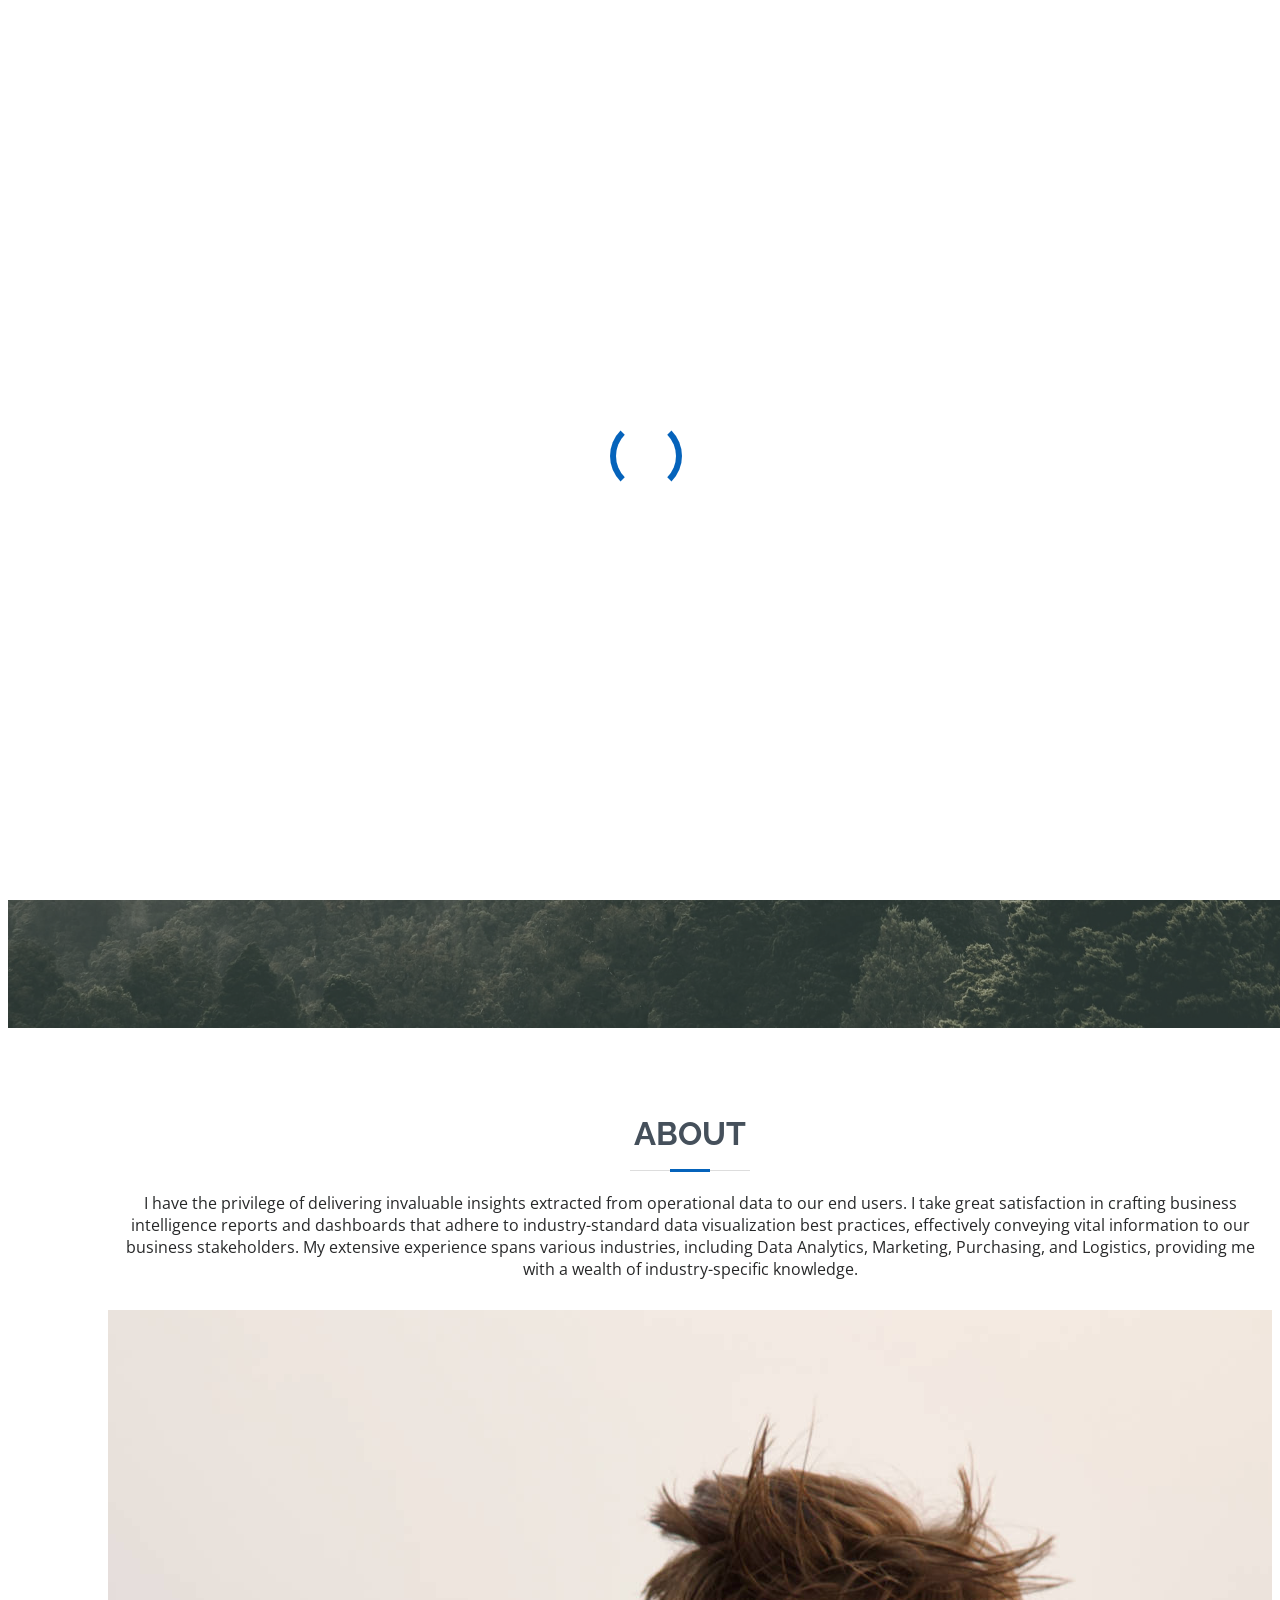
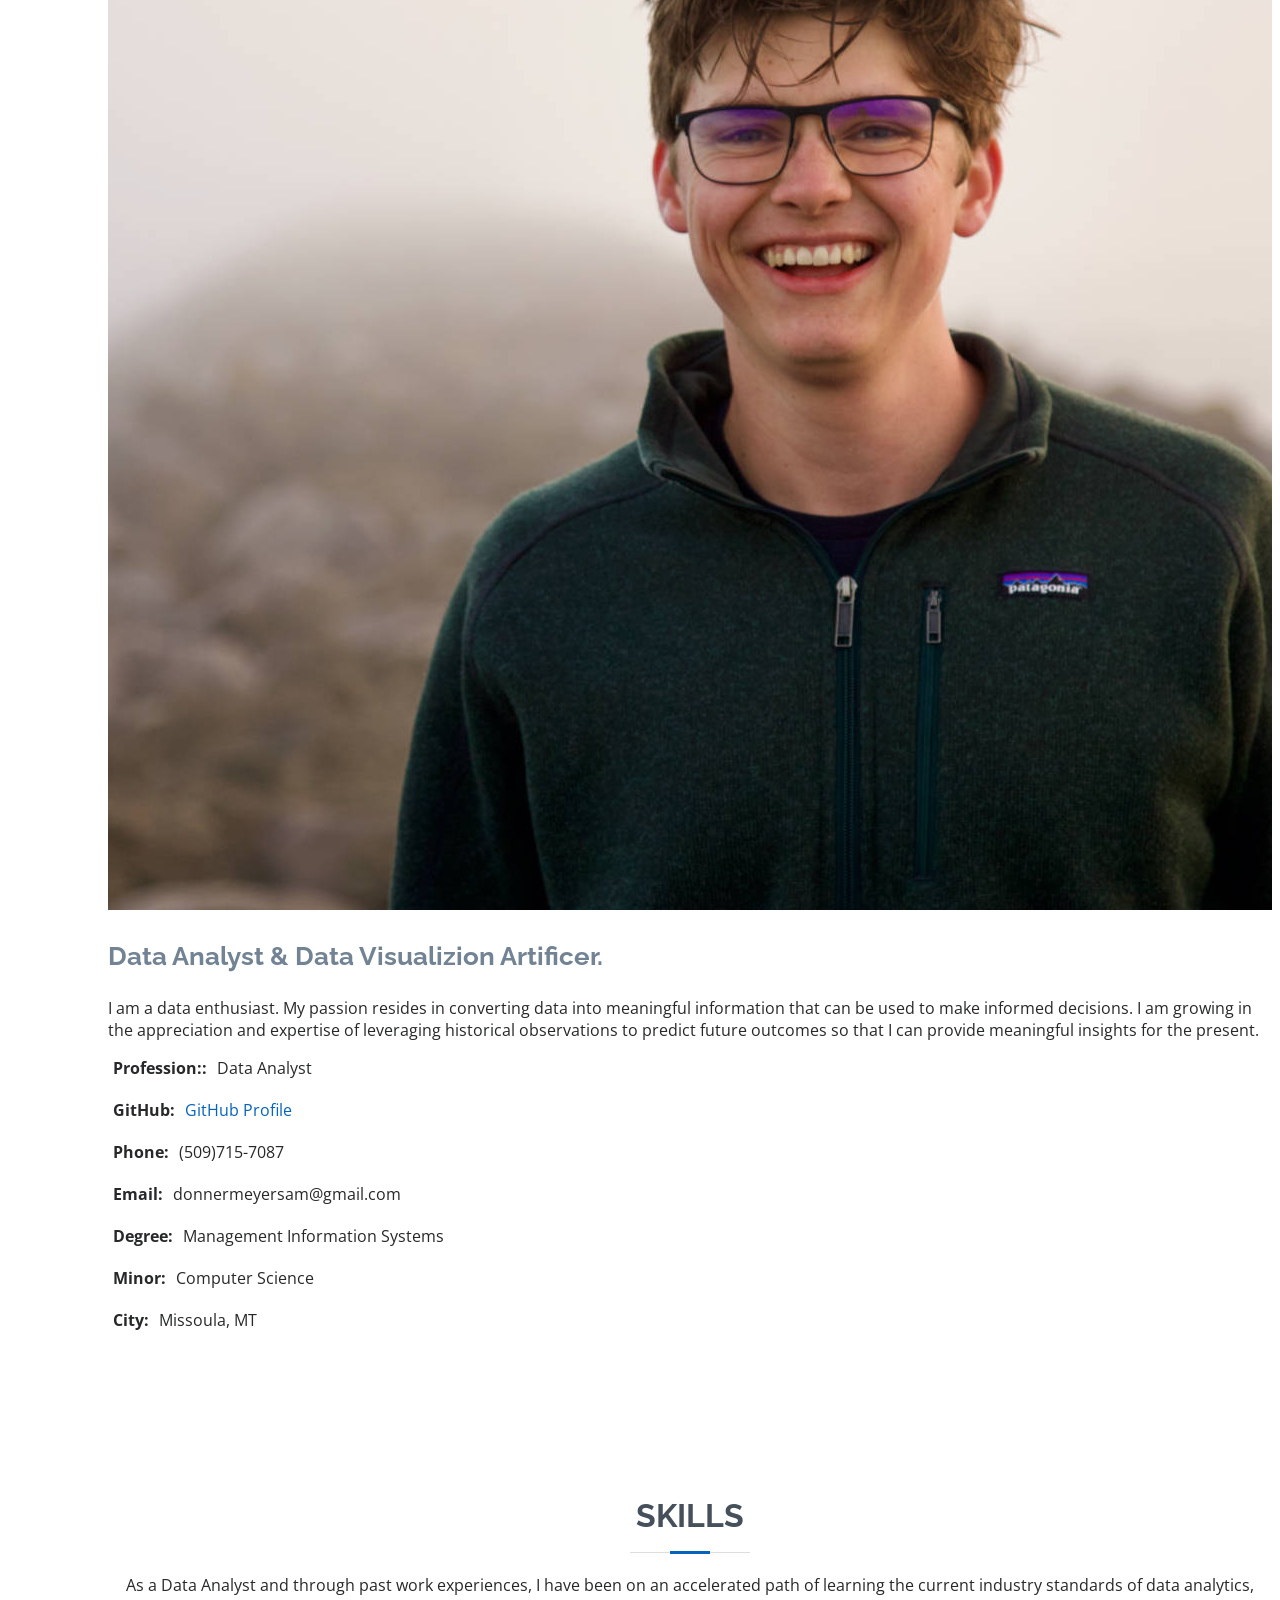
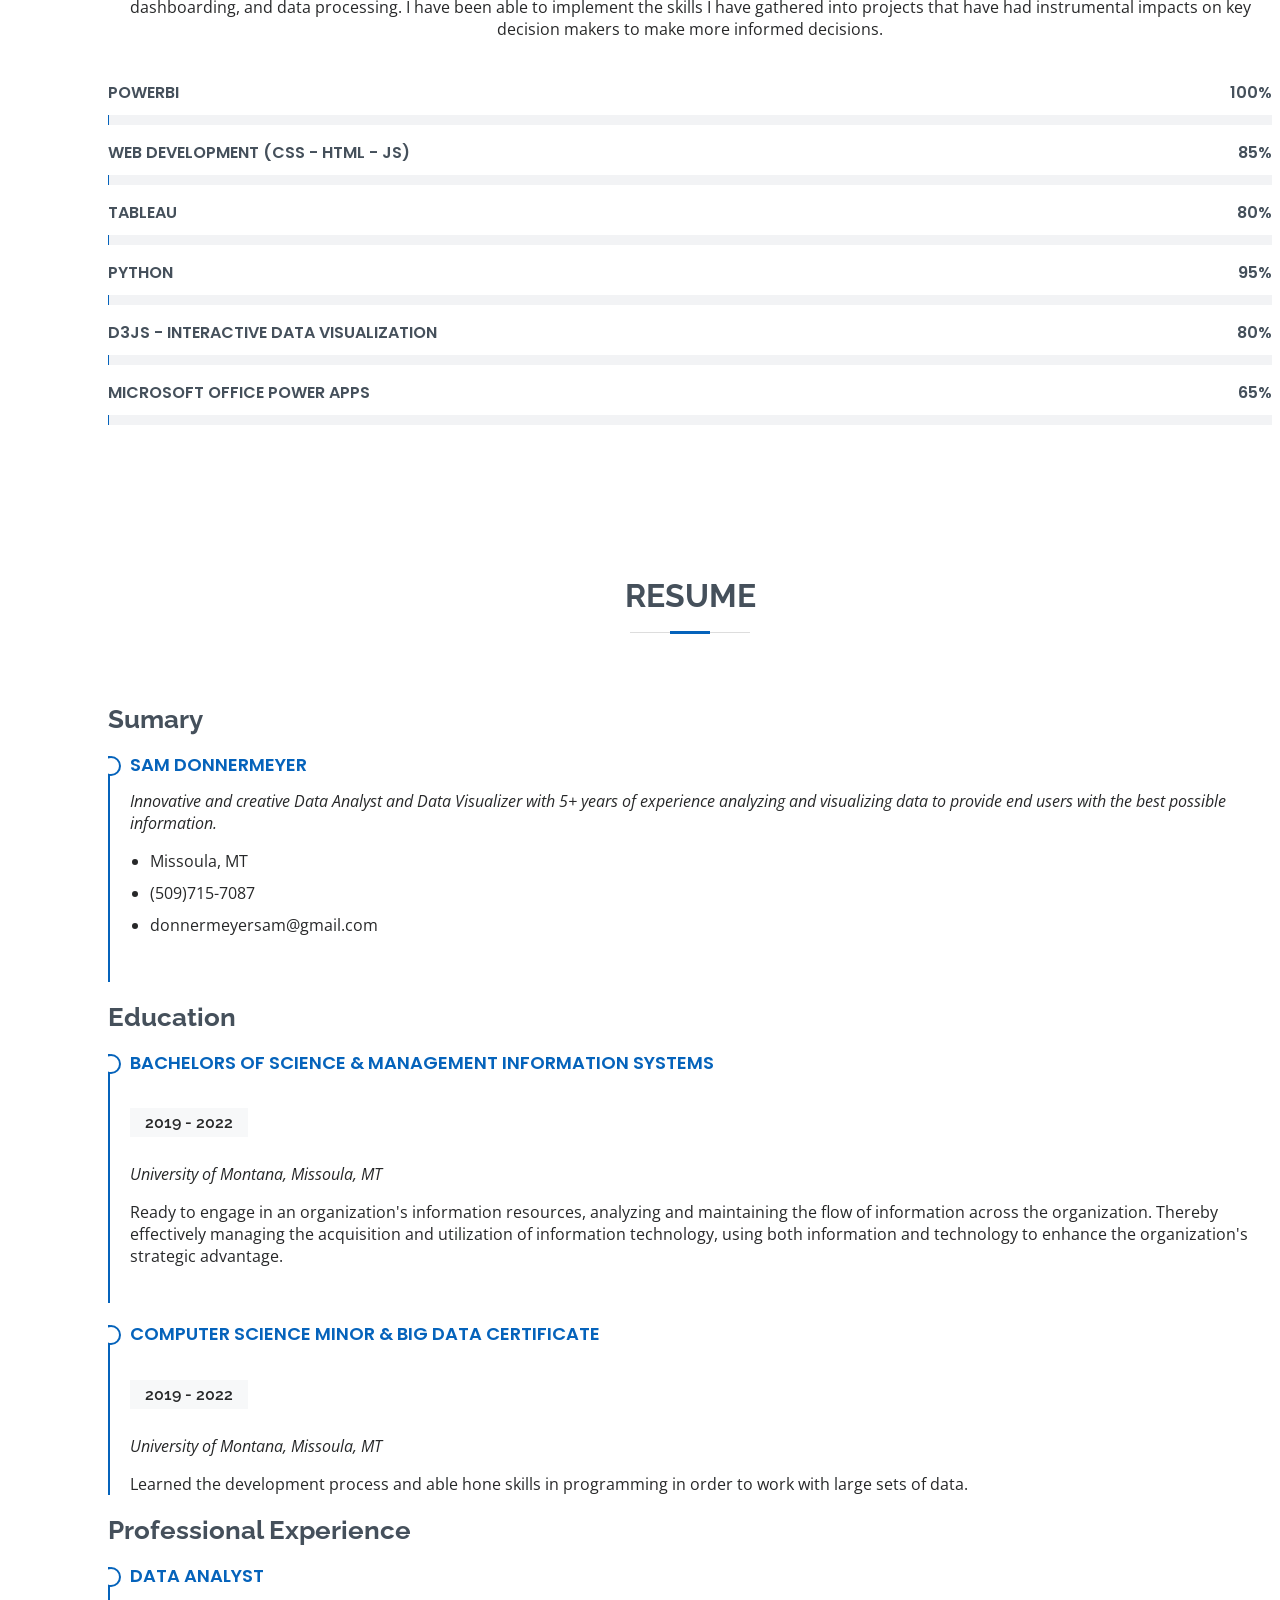
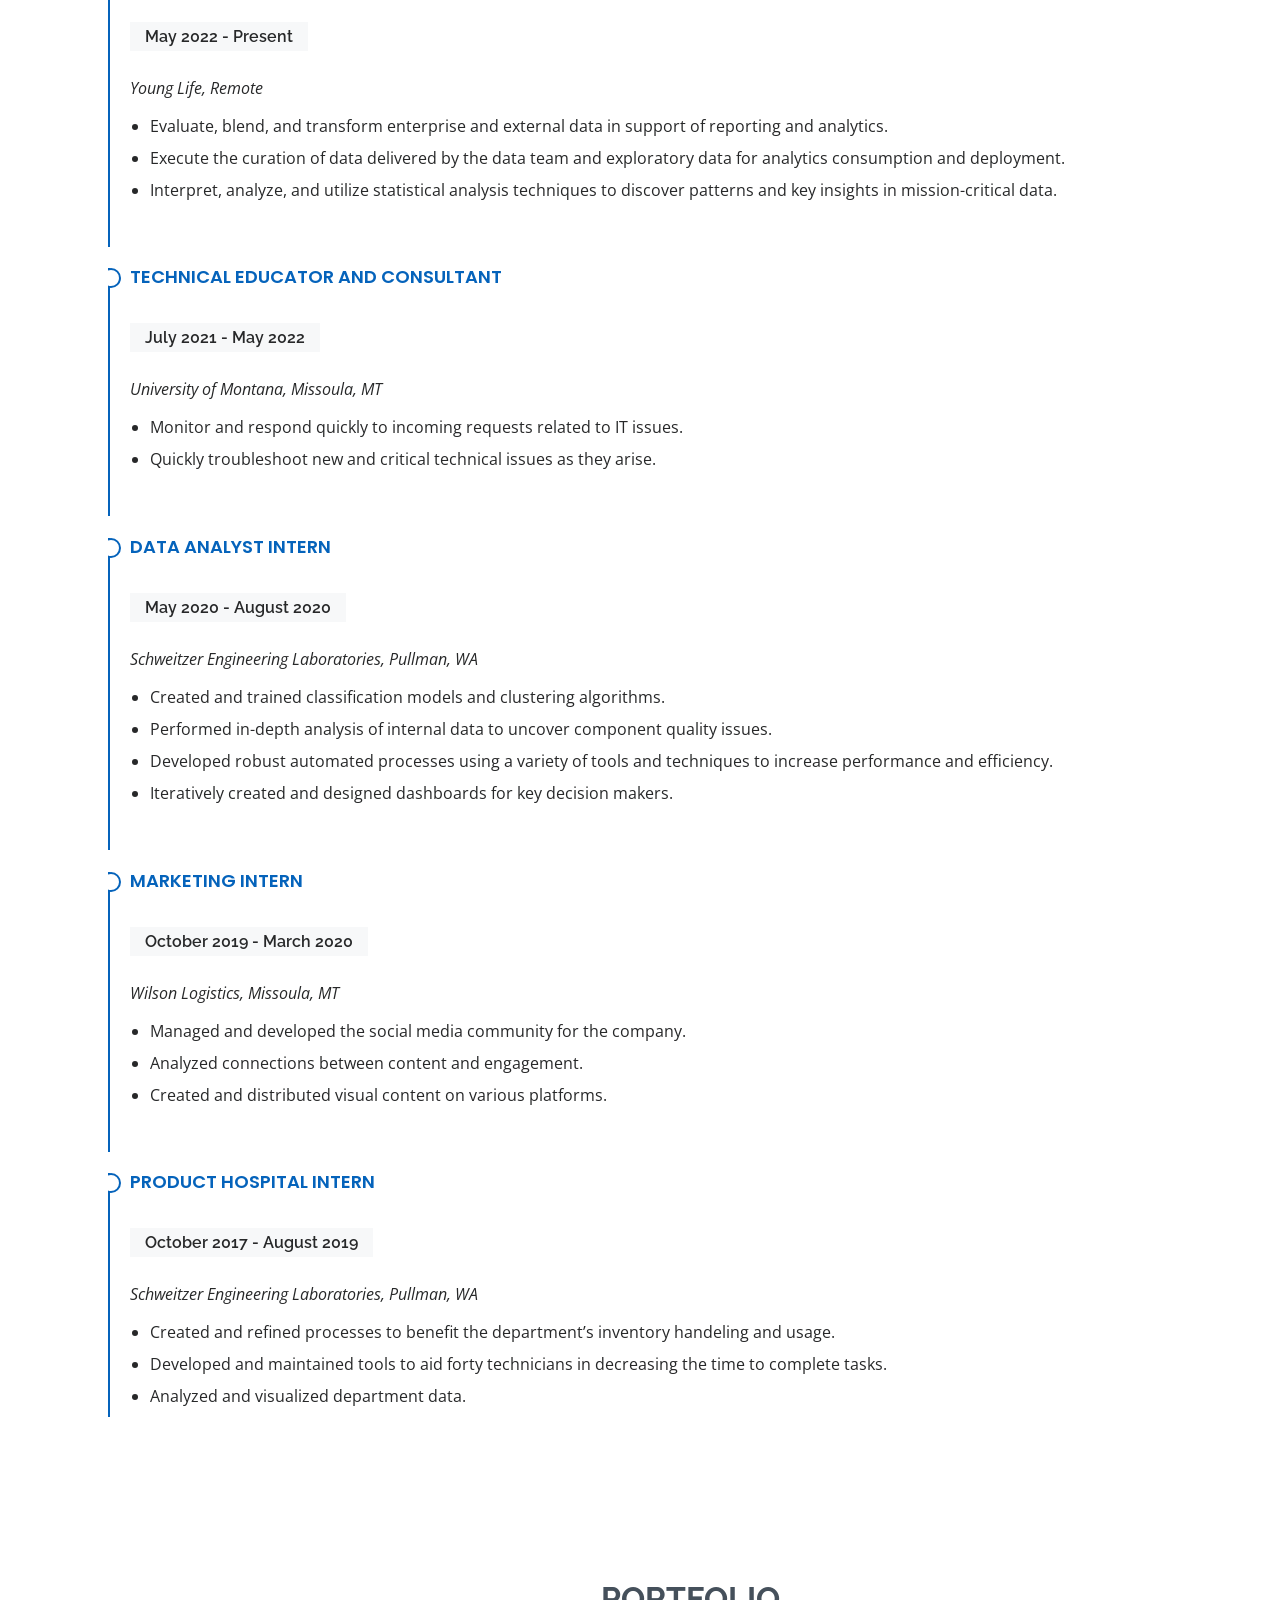
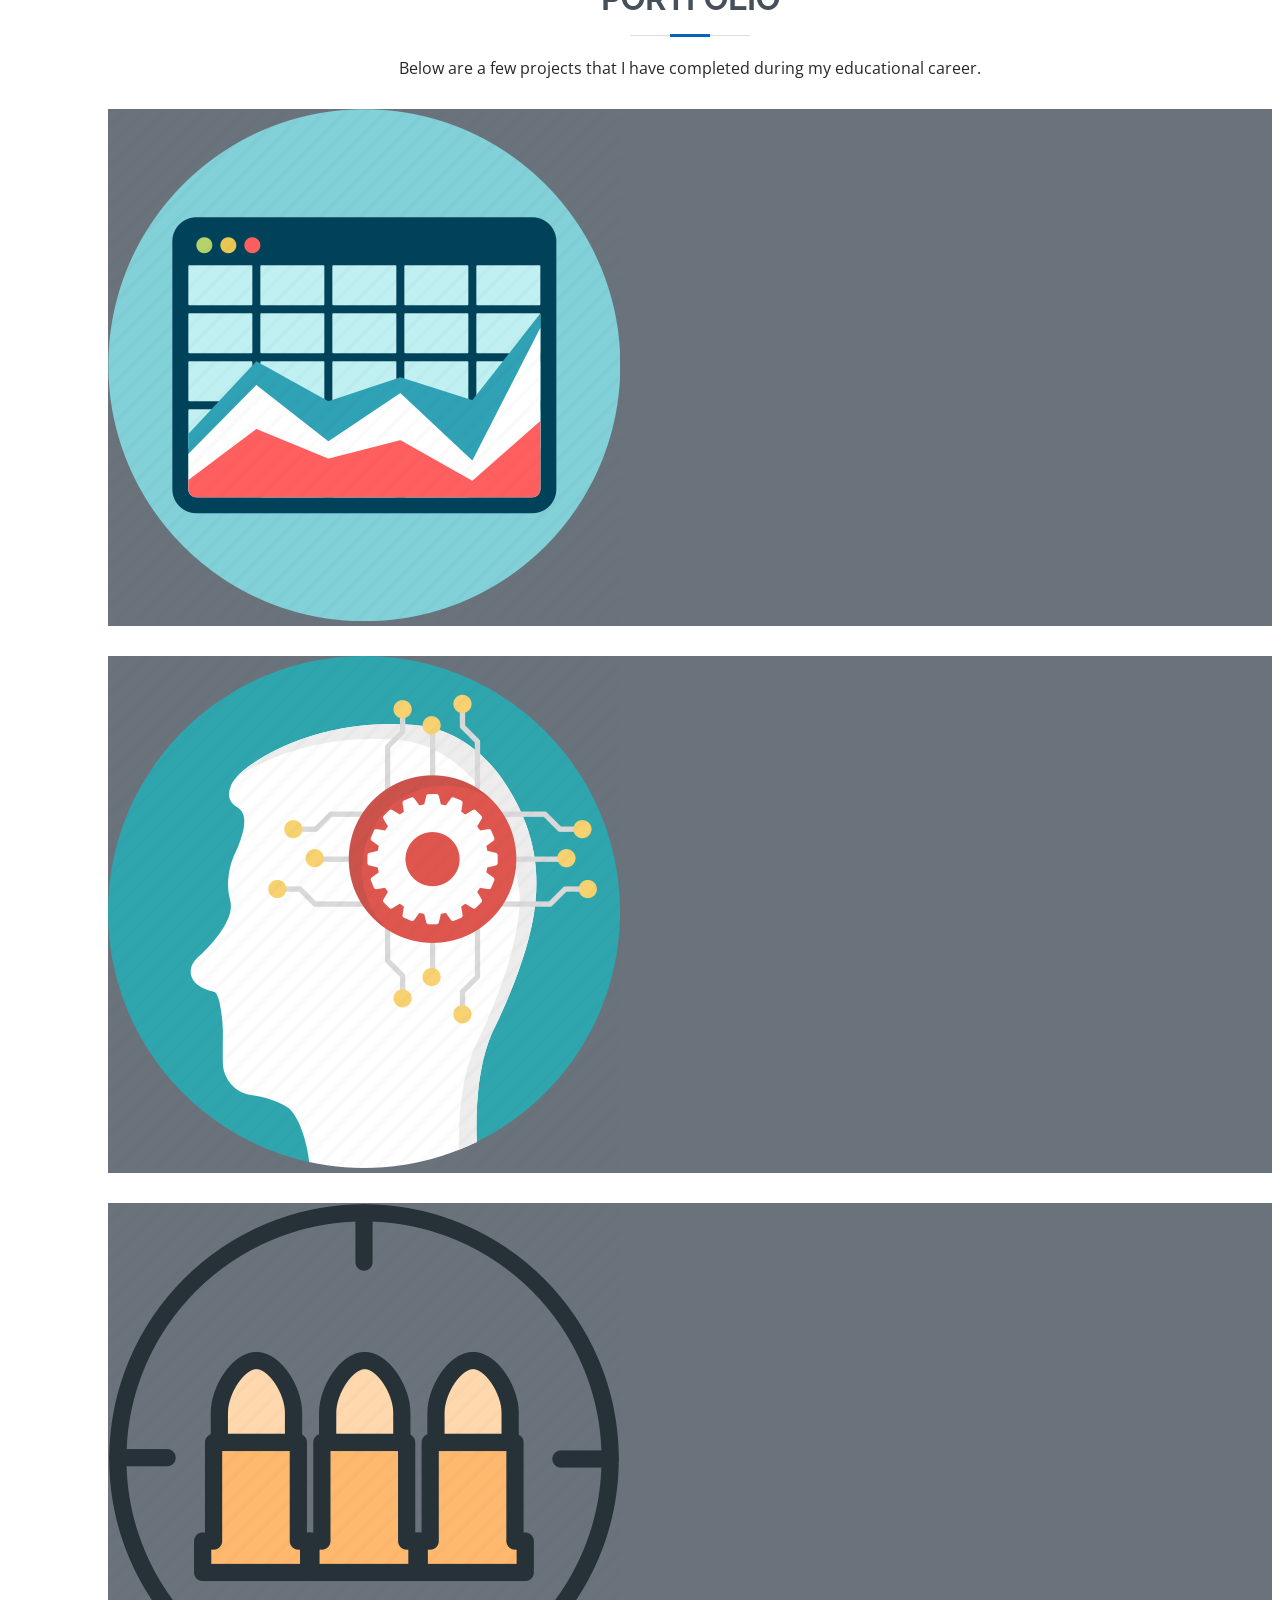
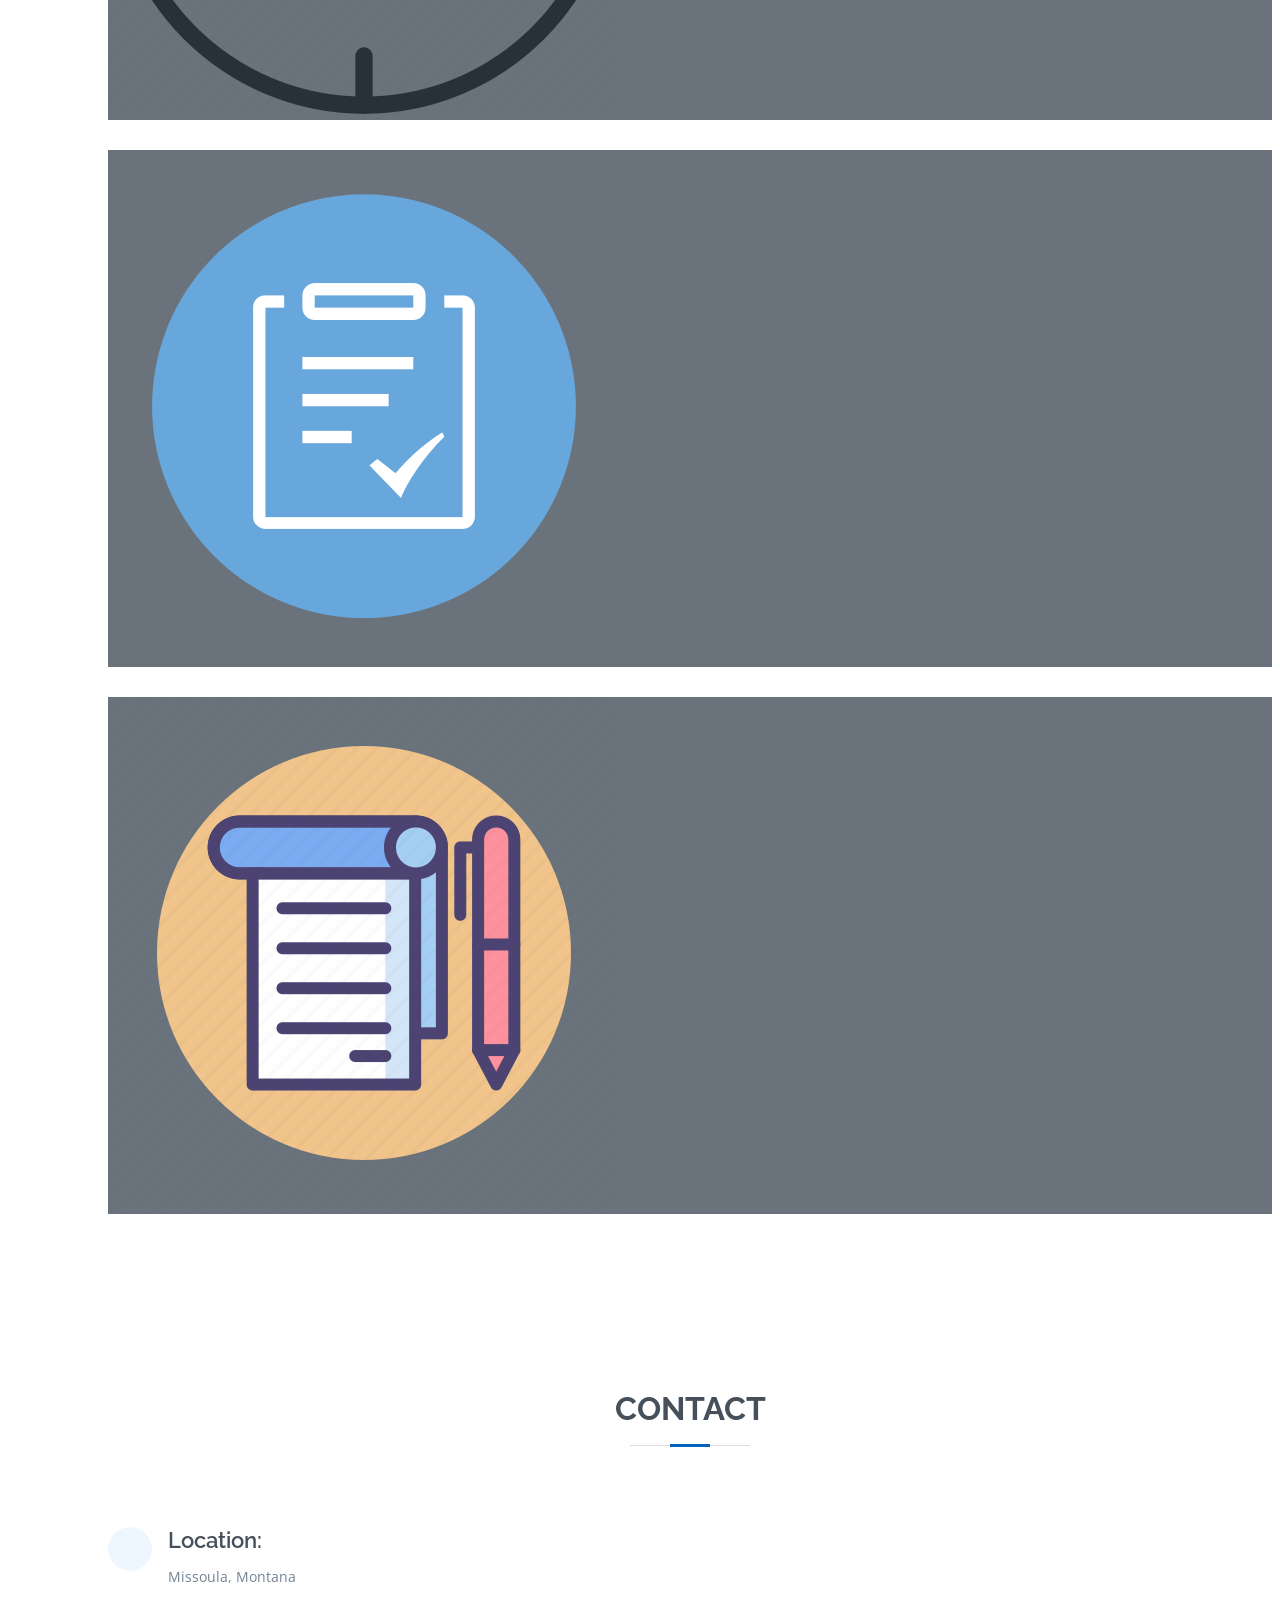
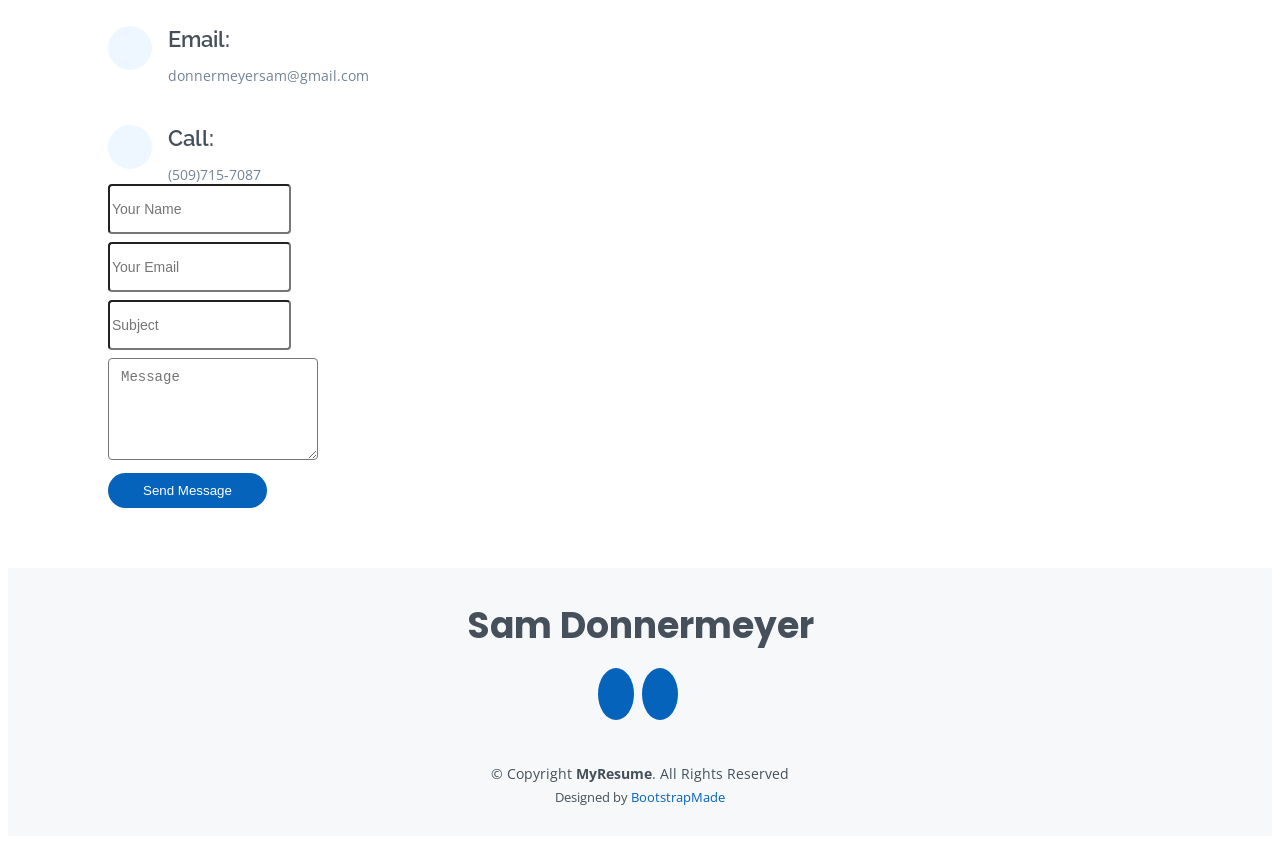
==== commit acac5f90: "Update index.html" ====
--- a/index.html
+++ b/index.html
@@ -75,7 +75,7 @@
 
         <div class="section-title">
           <h2>About</h2>
-          <p>I am currently a senior at the University of Montana, studying Management Information Systems, minoring in Computer Science. I have had multiple years of experience working in the fields of Data Analytics, Marketing, Purchasing, and Logistics.</p>
+          <p>I have the privilege of delivering invaluable insights extracted from operational data to our end users. I take great satisfaction in crafting business intelligence reports and dashboards that adhere to industry-standard data visualization best practices, effectively conveying vital information to our business stakeholders. My extensive experience spans various industries, including Data Analytics, Marketing, Purchasing, and Logistics, providing me with a wealth of industry-specific knowledge.</p>
         </div>
 
         <div class="row">
@@ -90,7 +90,7 @@
             <div class="row">
               <div class="col-lg-6">
                 <ul>
-                  <li><i class="bi bi-chevron-right"></i> <strong>Status:</strong> <span>Open to Opportunities</span></li>
+                  <li><i class="bi bi-chevron-right"></i> <strong>Profession::</strong> <span>Data Analyst</span></li>
                   <li><i class="bi bi-chevron-right"></i> <strong>GitHub:</strong> <span><a href="https://github.com/SamDonnermeyer">GitHub Profile</a></span></li>
                   <li><i class="bi bi-chevron-right"></i> <strong>Phone:</strong> <span>(509)715-7087</span></li>
                   <li><i class="bi bi-chevron-right"></i> <strong>Email:</strong> <span>donnermeyersam@gmail.com</span></li>
@@ -98,7 +98,6 @@
               </div>
               <div class="col-lg-6">
                 <ul>
-                  <li><i class="bi bi-chevron-right"></i> <strong>Age:</strong> <span>20</span></li>
                   <li><i class="bi bi-chevron-right"></i> <strong>Degree:</strong> <span></span>Management Information Systems</li>
                   <li><i class="bi bi-chevron-right"></i> <strong>Minor:</strong> <span>Computer Science</span></li>
                   <li><i class="bi bi-chevron-right"></i> <strong>City:</strong> <span>Missoula, MT</span></li>
@@ -117,7 +116,7 @@
 
         <div class="section-title">
           <h2>Skills</h2>
-          <p>Through past work experiences, I have been on an accelerated path of learning the current industry standards of data analytics, dashboarding, and data processing. I have been able to implement the skills I have gathered into projects that have had instrumental impacts on key decision makers to make more informed decisions.</p>
+          <p>As a Data Analyst and through past work experiences, I have been on an accelerated path of learning the current industry standards of data analytics, dashboarding, and data processing. I have been able to implement the skills I have gathered into projects that have had instrumental impacts on key decision makers to make more informed decisions.</p>
         </div>
 
         <div class="row skills-content">
@@ -139,7 +138,7 @@
             </div>
 
             <div class="progress">
-              <span class="skill">R <i class="val">70%</i></span>
+              <span class="skill">Tableau<i class="val">80%</i></span>
               <div class="progress-bar-wrap">
                 <div class="progress-bar" role="progressbar" aria-valuenow="70" aria-valuemin="0" aria-valuemax="100"></div>
               </div>
@@ -190,7 +189,7 @@
             <h3 class="resume-title">Sumary</h3>
             <div class="resume-item pb-0">
               <h4>Sam Donnermeyer</h4>
-              <p><em>Innovative and creative Data Analyst and Data Visualizer with 3+ years of experience analyzing and visualizing data to provide end users with the best possible information.</em></p>
+              <p><em>Innovative and creative Data Analyst and Data Visualizer with 5+ years of experience analyzing and visualizing data to provide end users with the best possible information.</em></p>
               <ul>
                 <li>Missoula, MT</li>
                 <li>(509)715-7087</li>
@@ -215,8 +214,18 @@
           <div class="col-lg-6">
             <h3 class="resume-title">Professional Experience</h3>
             <div class="resume-item">
+              <h4>DATA ANALYST</h4>
+              <h5>May 2022 - Present</h5>
+              <p><em>Young Life, Remote</em></p>
+              <ul>
+                <li>Evaluate, blend, and transform enterprise and external data in support of reporting and analytics.</li>
+                <li>Execute the curation of data delivered by the data team and exploratory data for analytics consumption and deployment.</li>
+                <li>Interpret, analyze, and utilize statistical analysis techniques to discover patterns and key insights in mission-critical data.</li>
+              </ul>
+            </div>
+            <div class="resume-item">
               <h4>TECHNICAL EDUCATOR AND CONSULTANT</h4>
-              <h5>July 2021 - Present</h5>
+              <h5>July 2021 - May 2022</h5>
               <p><em>University of Montana, Missoula, MT</em></p>
               <ul>
                 <li>Monitor and respond quickly to incoming requests related to IT issues.</li>
@@ -454,4 +463,4 @@
 
 </body>
 
-</html>+</html>
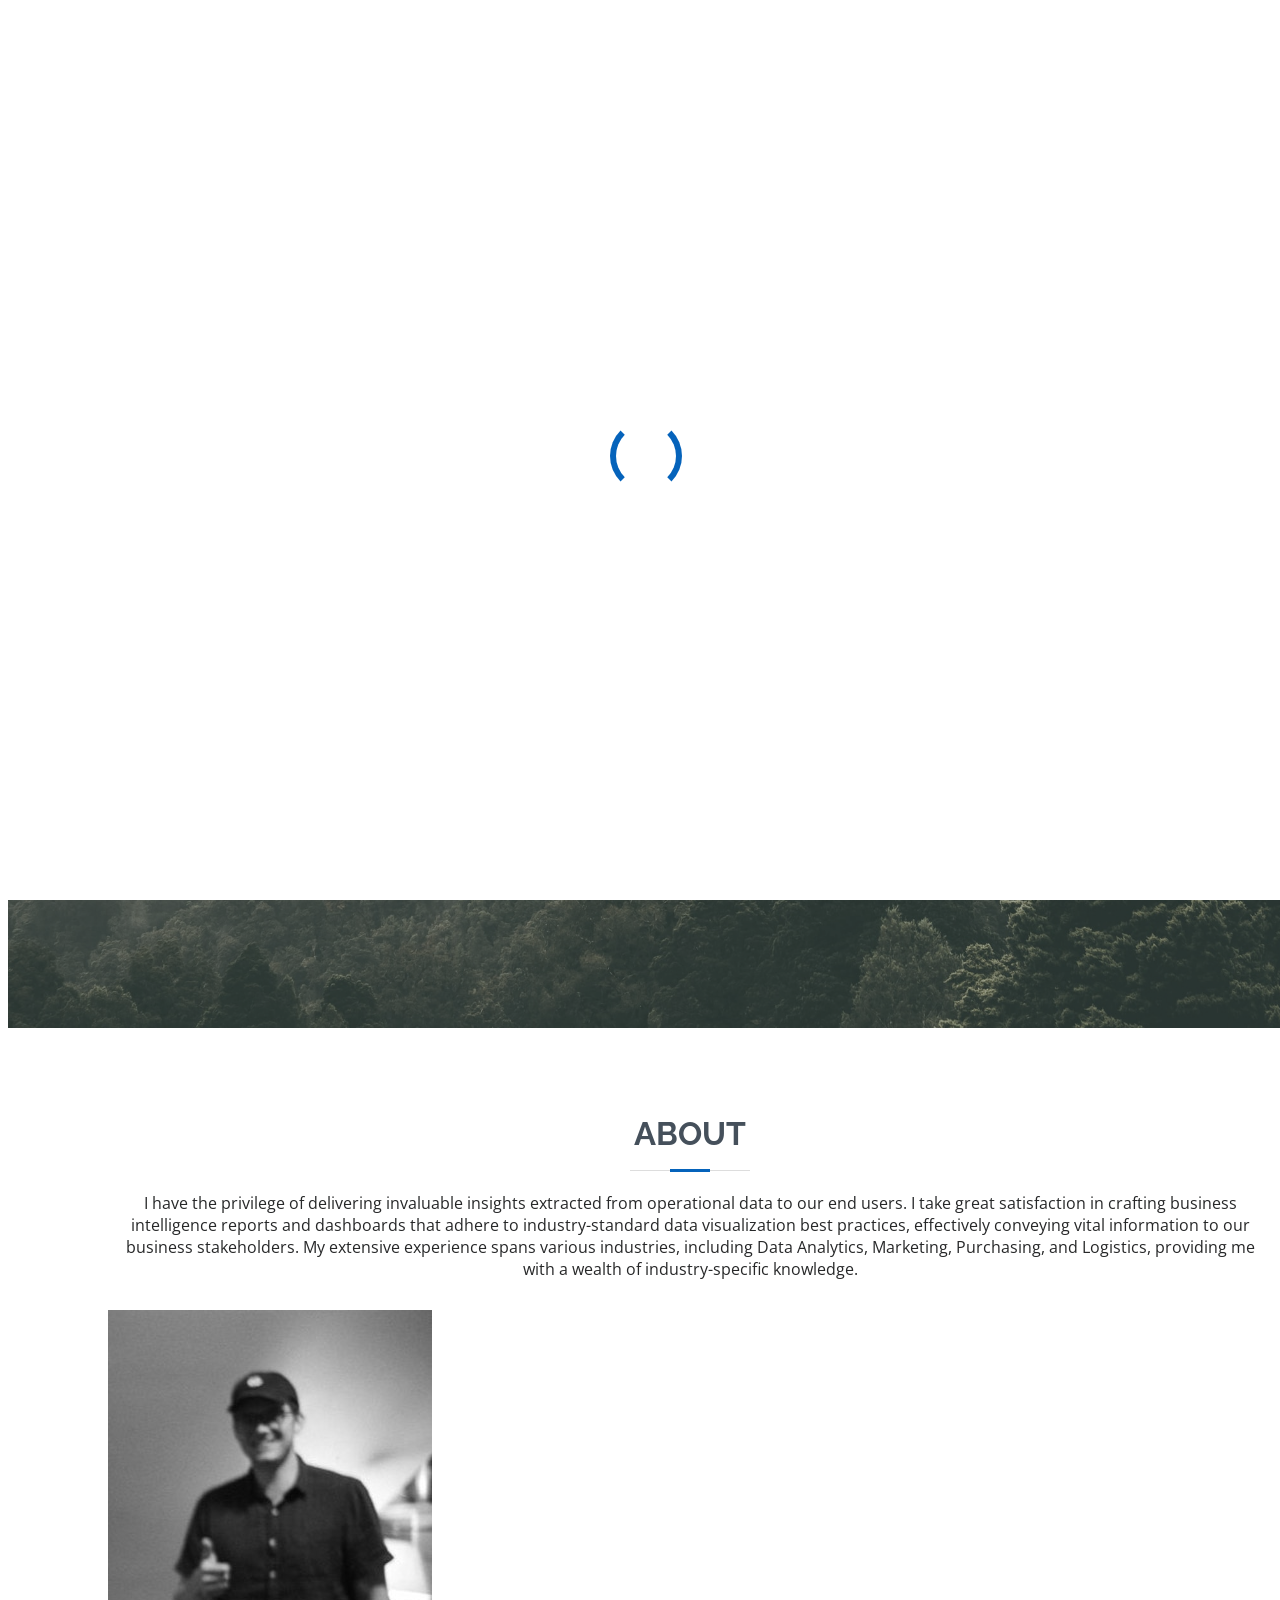
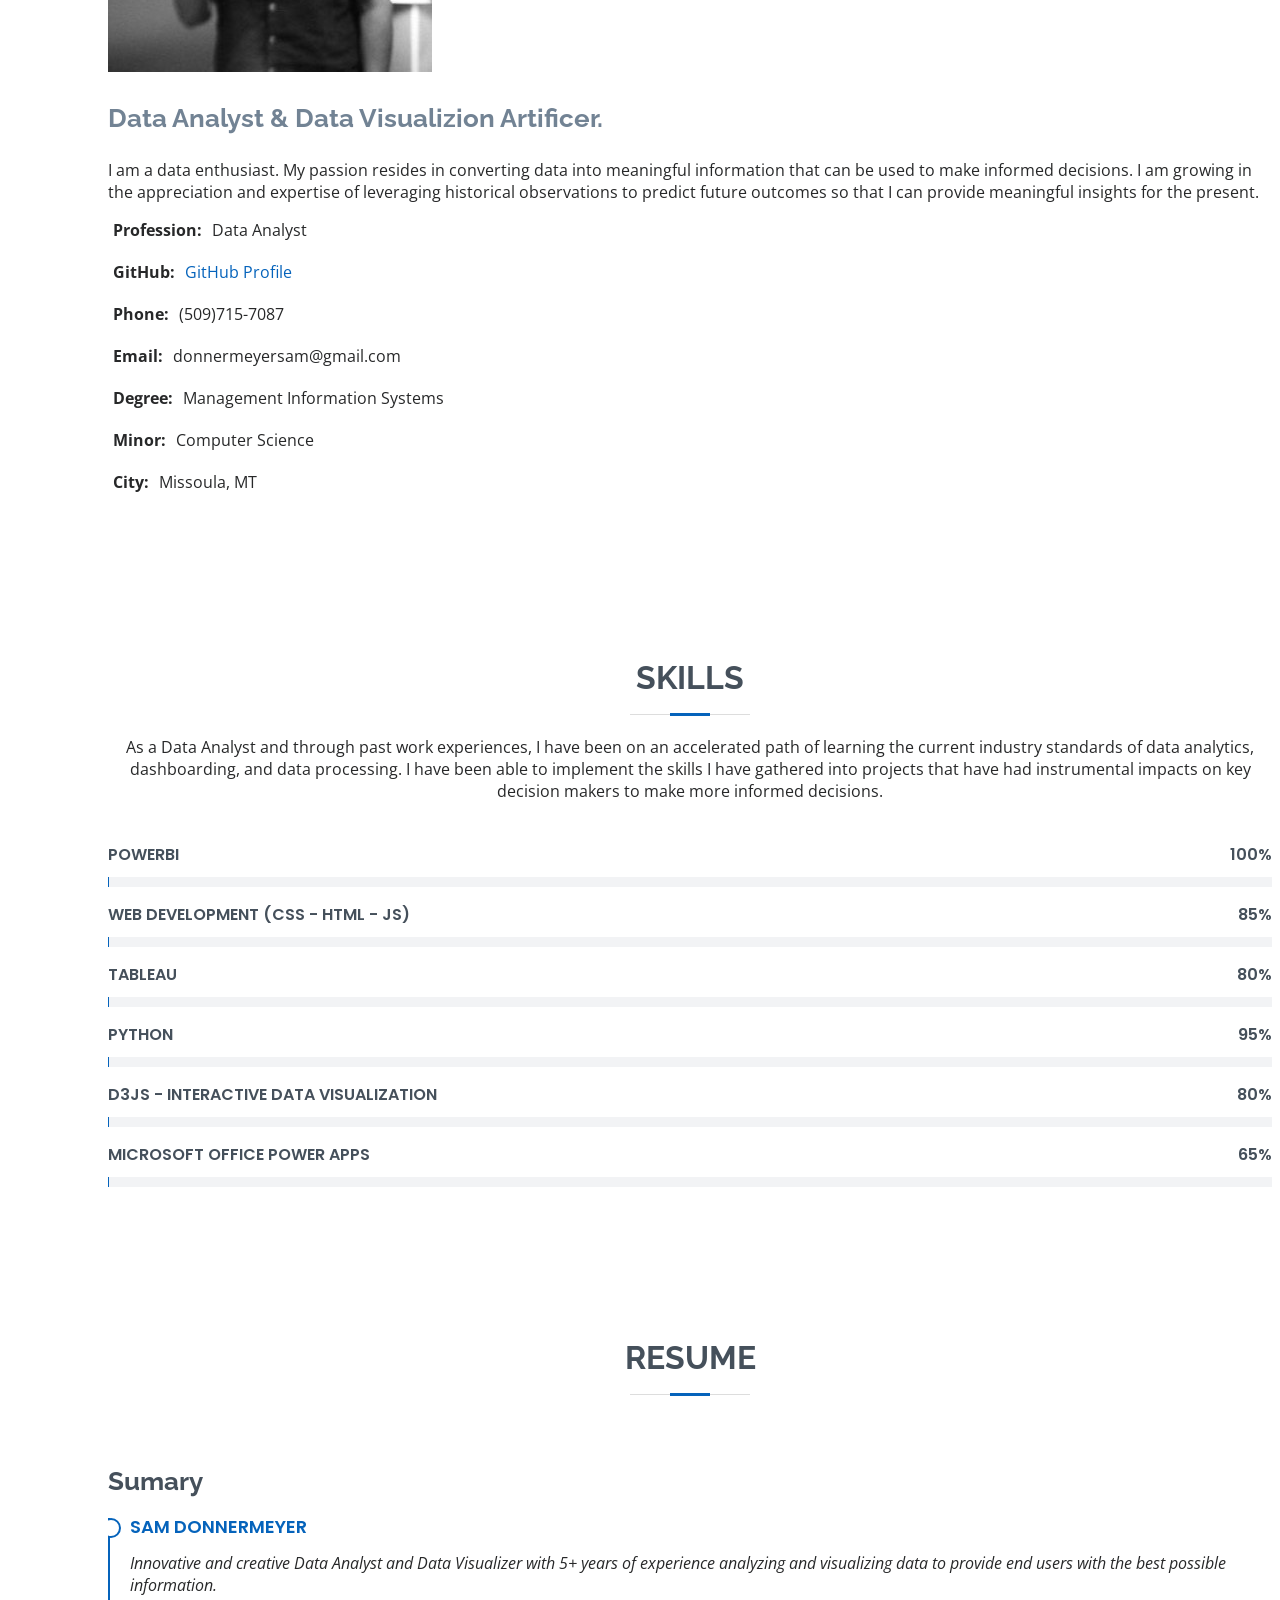
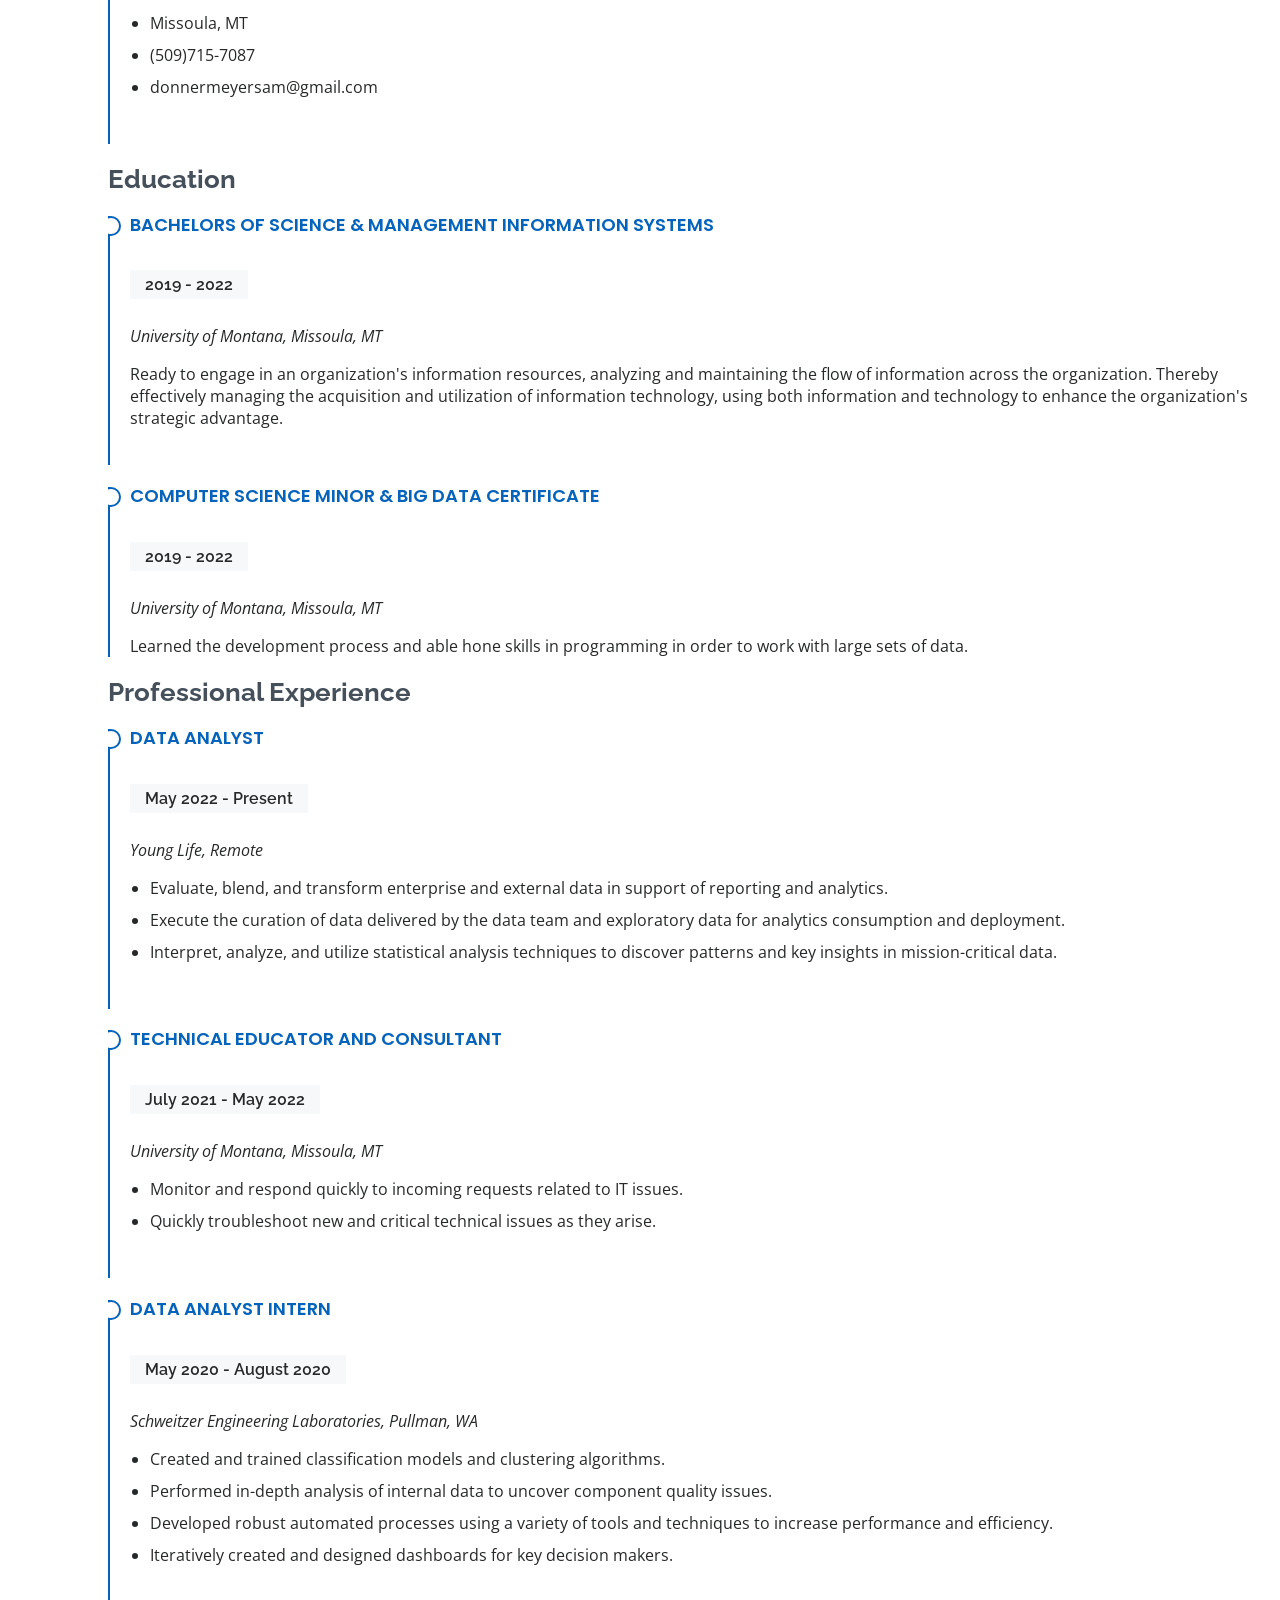
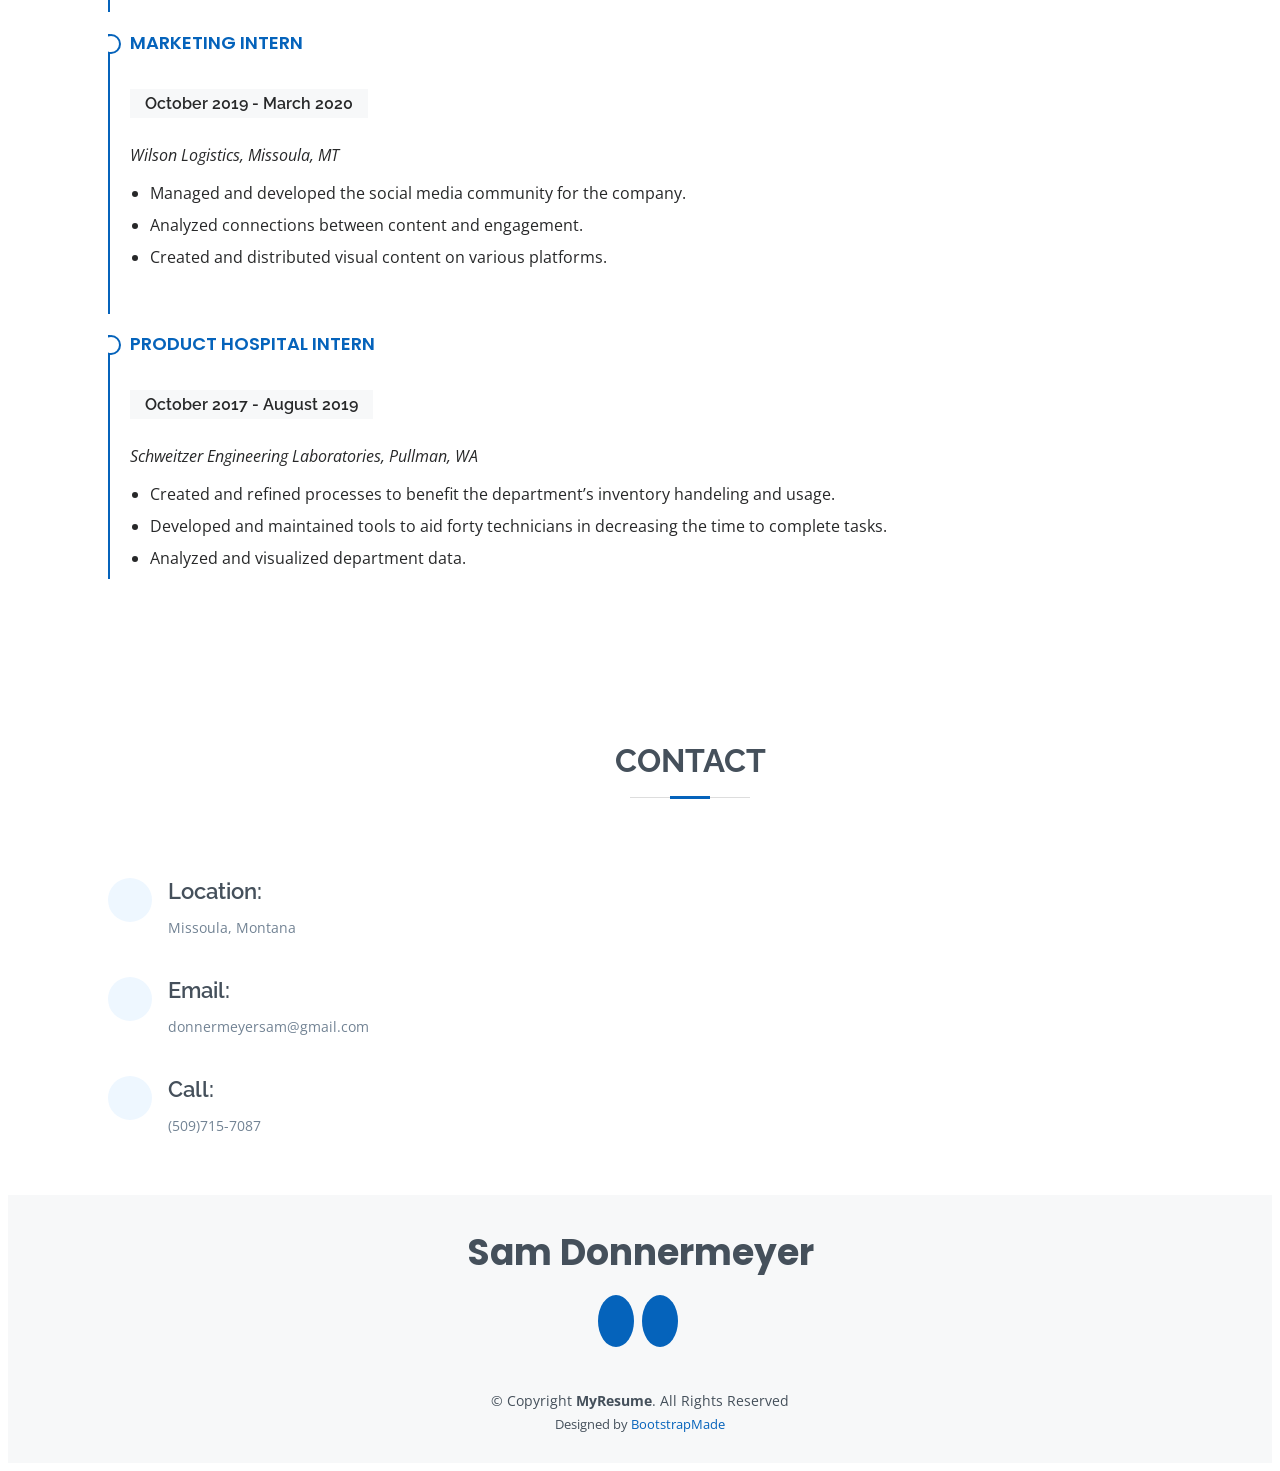
==== commit 8e55e80a: "Modified main webpage" ====
--- a/index.html
+++ b/index.html
@@ -48,7 +48,7 @@
         <li><a href="#hero" class="nav-link scrollto active"><i class="bx bx-home"></i> <span>Home</span></a></li>
         <li><a href="#about" class="nav-link scrollto"><i class="bx bx-user"></i> <span>About</span></a></li>
         <li><a href="#resume" class="nav-link scrollto"><i class="bx bx-file-blank"></i> <span>Resume</span></a></li>
-        <li><a href="#portfolio" class="nav-link scrollto"><i class="bx bx-book-content"></i> <span>Portfolio</span></a></li>
+        <!-- <li><a href="#portfolio" class="nav-link scrollto"><i class="bx bx-book-content"></i> <span>Portfolio</span></a></li> -->
         <li><a href="#contact" class="nav-link scrollto"><i class="bx bx-envelope"></i> <span>Contact</span></a></li>
       </ul>
     </nav><!-- .nav-menu -->
@@ -90,7 +90,7 @@
             <div class="row">
               <div class="col-lg-6">
                 <ul>
-                  <li><i class="bi bi-chevron-right"></i> <strong>Profession::</strong> <span>Data Analyst</span></li>
+                  <li><i class="bi bi-chevron-right"></i> <strong>Profession:</strong> <span>Data Analyst</span></li>
                   <li><i class="bi bi-chevron-right"></i> <strong>GitHub:</strong> <span><a href="https://github.com/SamDonnermeyer">GitHub Profile</a></span></li>
                   <li><i class="bi bi-chevron-right"></i> <strong>Phone:</strong> <span>(509)715-7087</span></li>
                   <li><i class="bi bi-chevron-right"></i> <strong>Email:</strong> <span>donnermeyersam@gmail.com</span></li>
@@ -268,8 +268,9 @@
 
       </div>
     </section><!-- End Resume Section -->
-
+    
     <!-- ======= Portfolio Section ======= -->
+     <!-- 
     <section id="portfolio" class="portfolio section-bg">
       <div class="container" data-aos="fade-up">
 
@@ -353,7 +354,8 @@
         </div>
 
       </div>
-    </section><!-- End Portfolio Section -->
+    </section>
+    End Portfolio Section -->
 
     <!-- ======= Contact Section ======= -->
     <section id="contact" class="contact">
@@ -389,7 +391,7 @@
 
           </div>
 
-          <div class="col-lg-8 mt-5 mt-lg-0">
+          <!-- <div class="col-lg-8 mt-5 mt-lg-0">
 
             <form action="forms/contact.php" method="post" role="form" class="php-email-form">
               <div class="row">
@@ -415,6 +417,7 @@
             </form>
 
           </div>
+        -->
 
         </div>
 
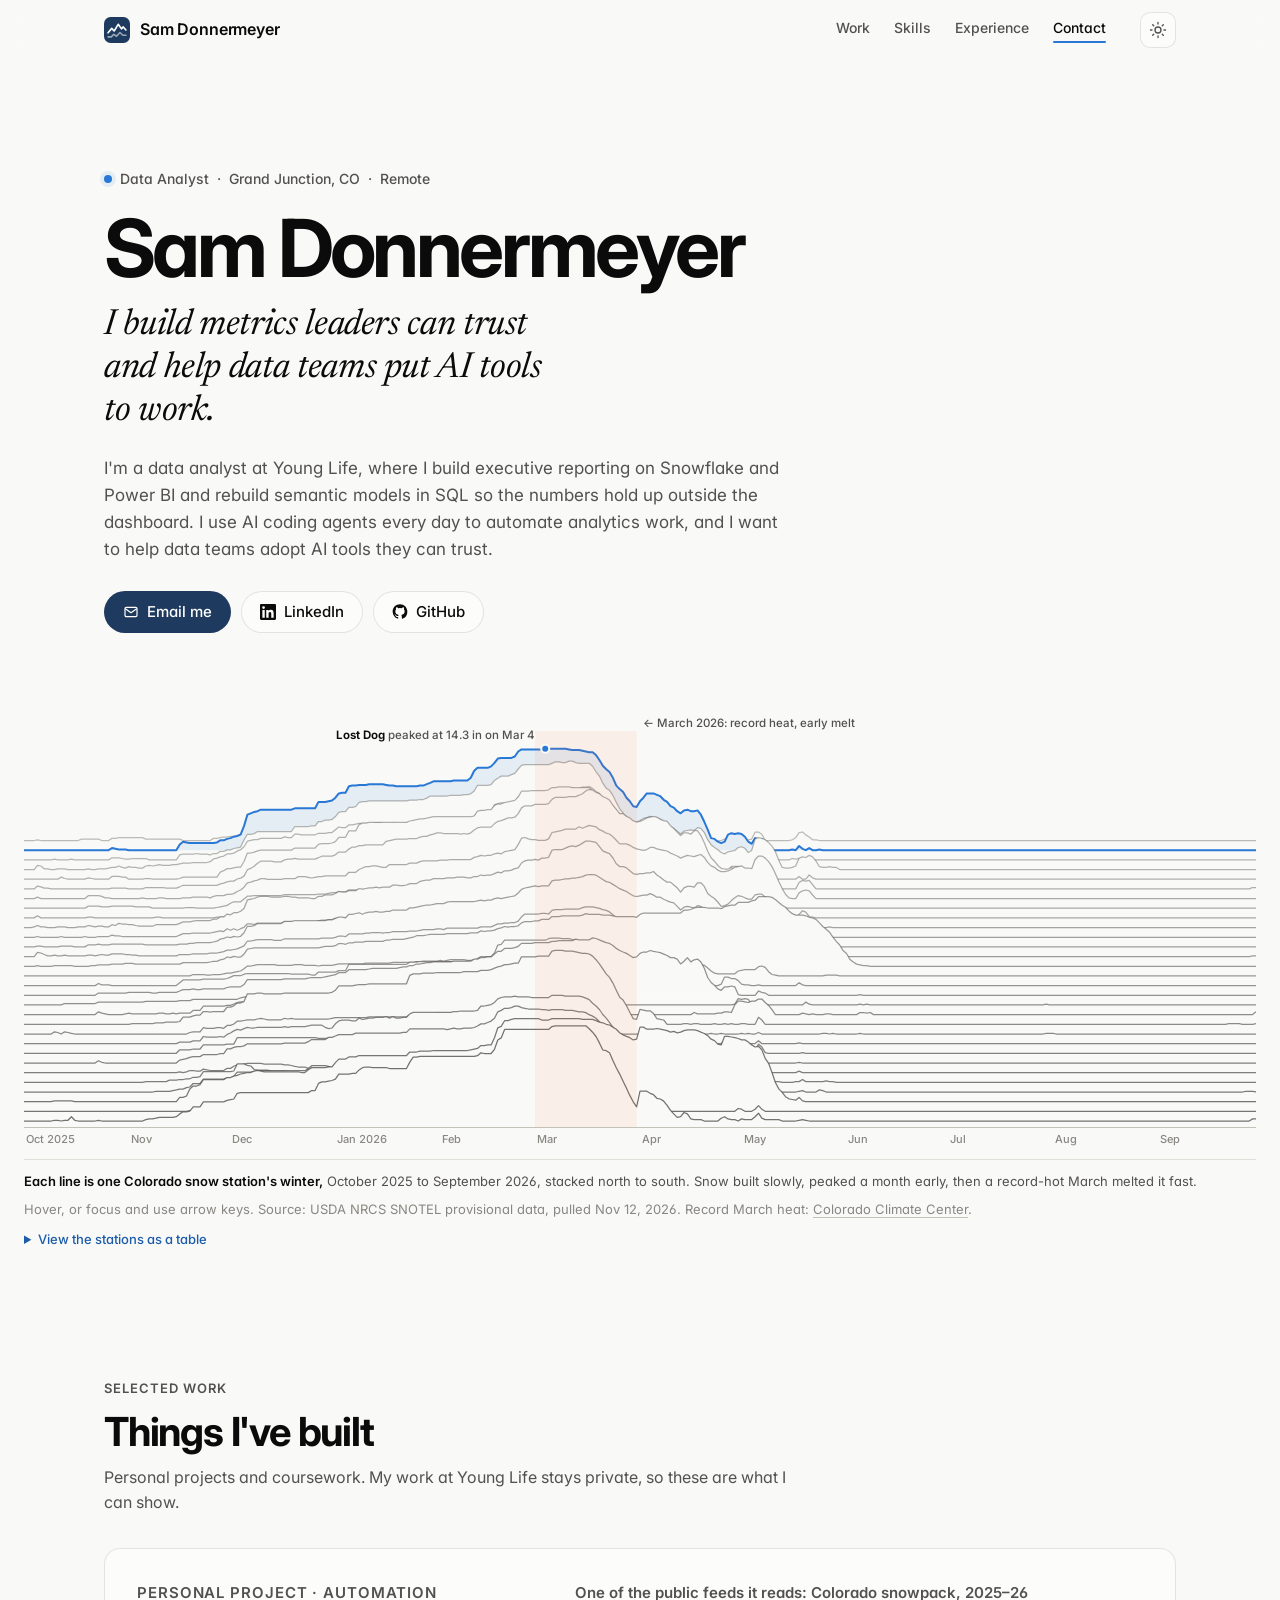
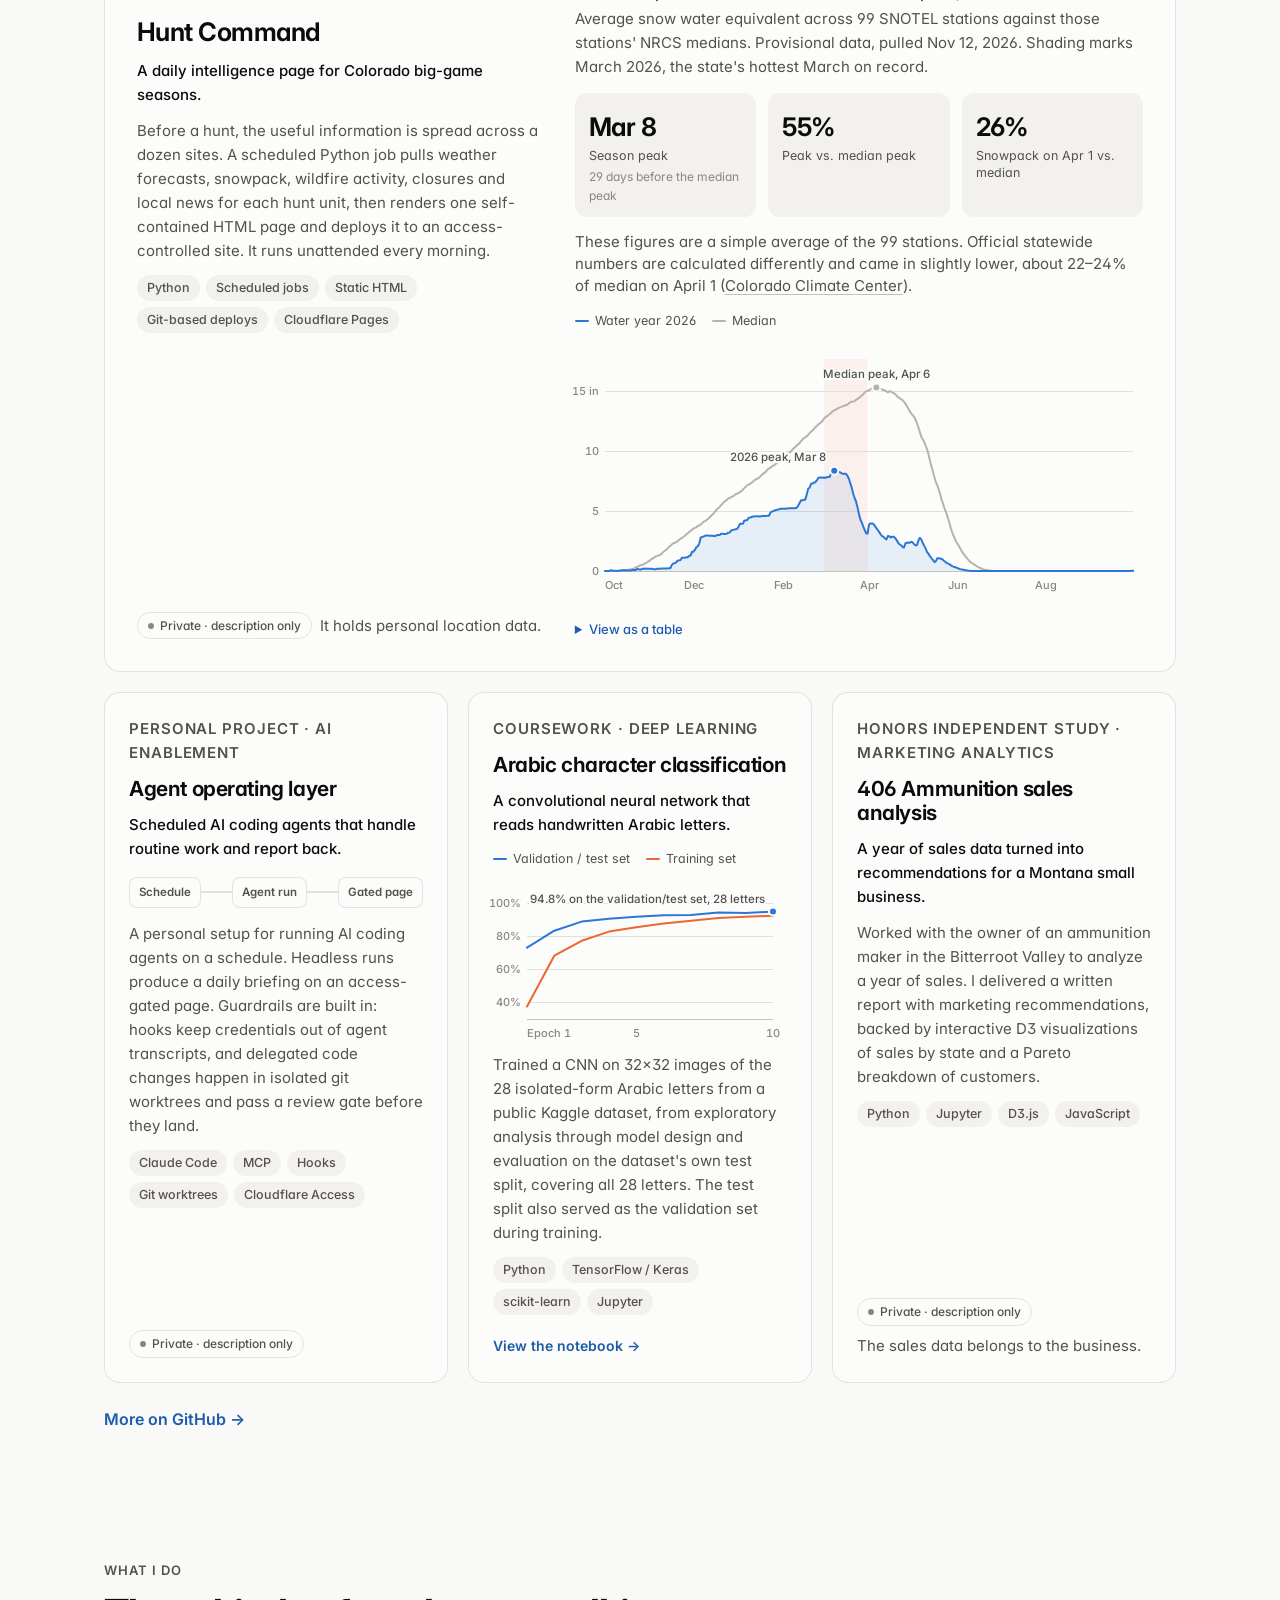
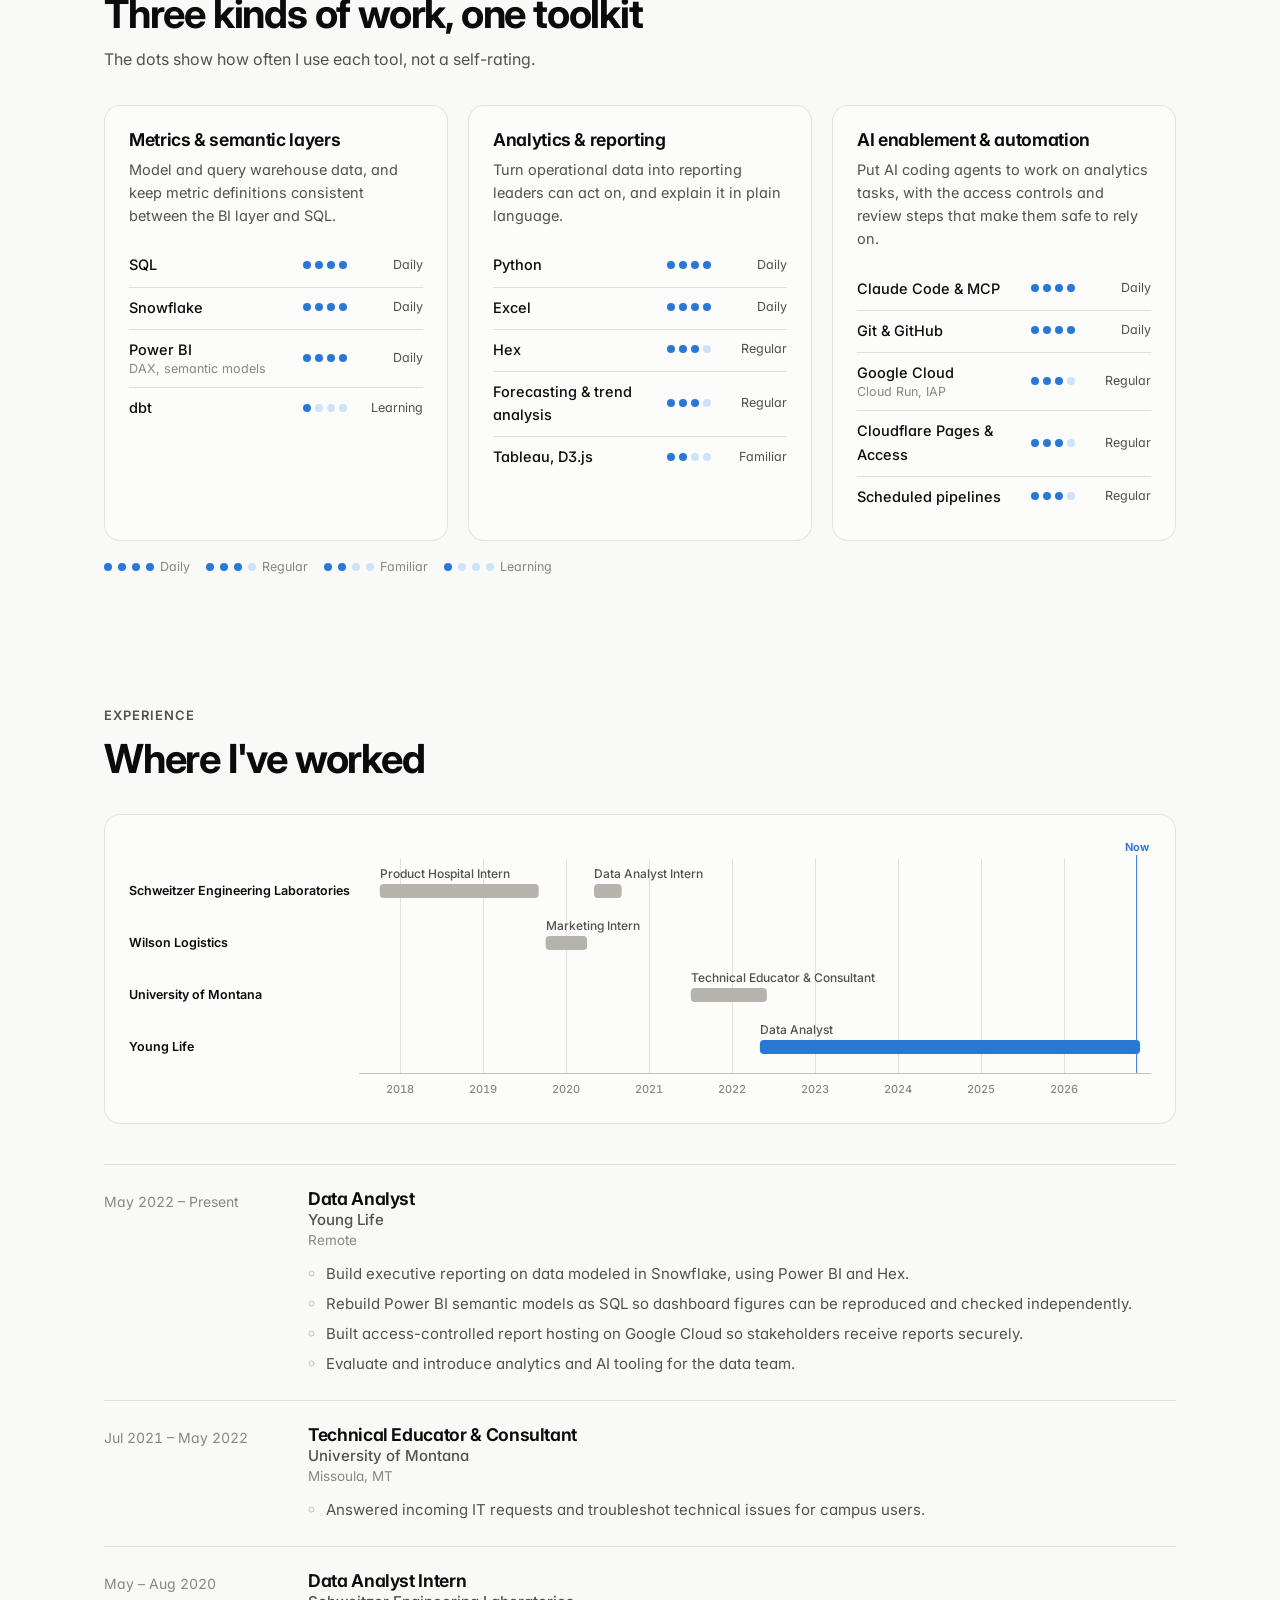
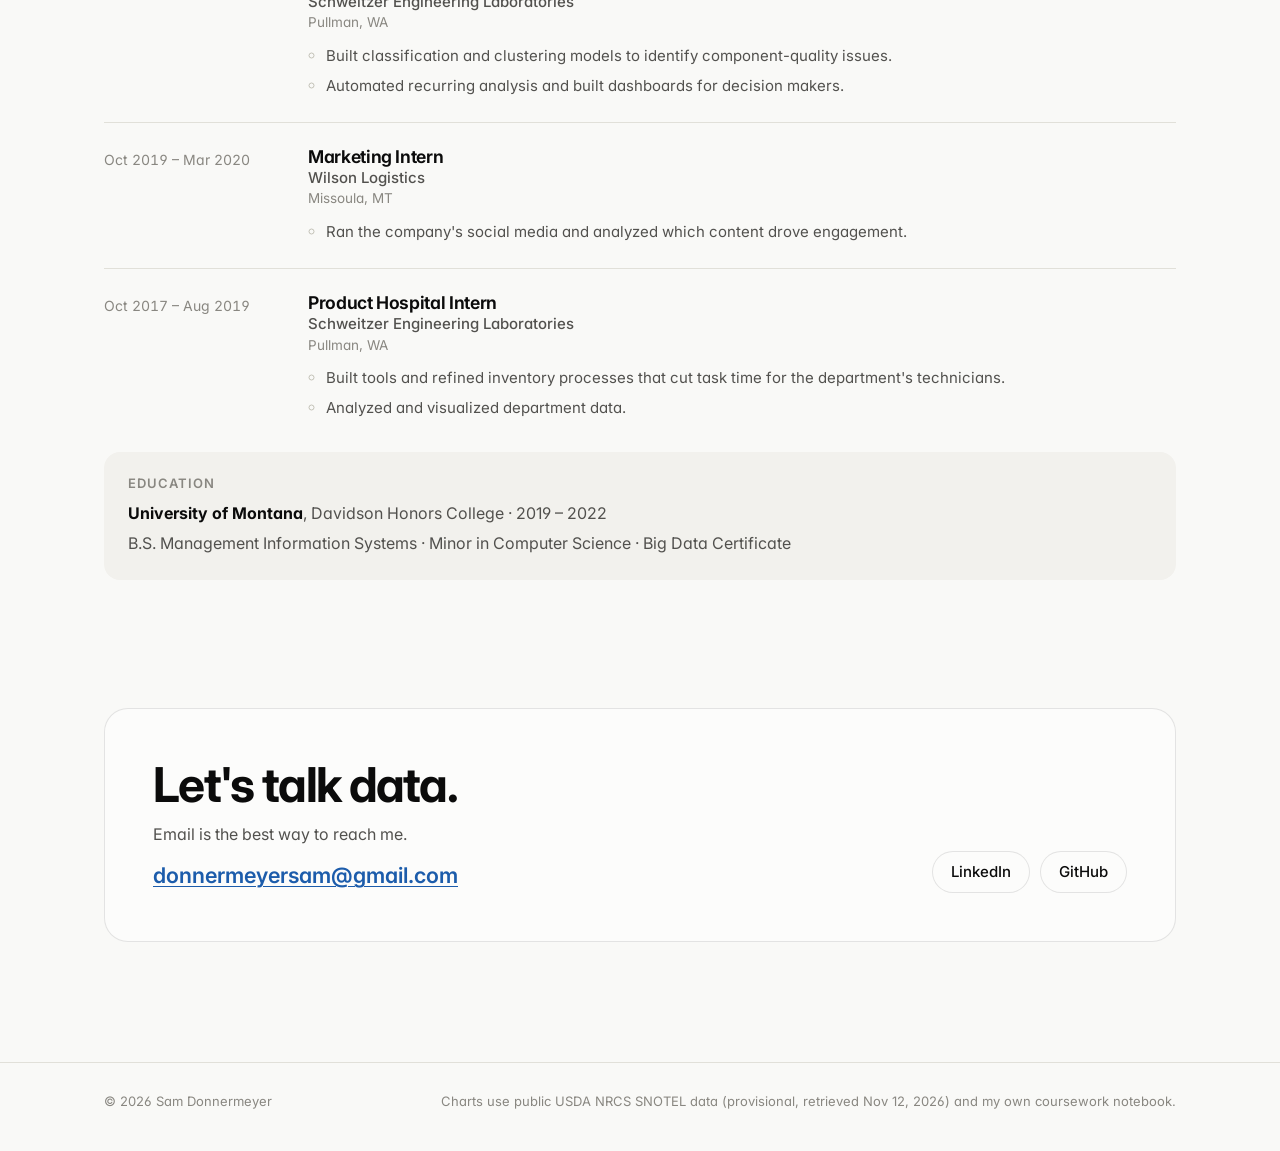
==== commit 452ddc27: "Redesign site: data-analyst portfolio with live data visualizations Replace the 2022 BootstrapMade t" ====
--- a/index.html
+++ b/index.html
@@ -1,469 +1,373 @@
-<!DOCTYPE html>
-<html lang="en">
-
-<head>
-  <meta charset="utf-8">
-  <meta content="width=device-width, initial-scale=1.0" name="viewport">
-
-  <title>Sam Donnermeyer</title>
-  <meta content="" name="description">
-  <meta content="" name="keywords">
-
-  <!-- Favicons -->
-  <link href="assets/img/favicon.png" rel="icon">
-  <link href="assets/img/apple-touch-icon.png" rel="apple-touch-icon">
-
-  <!-- Google Fonts -->
-  <link href="https://fonts.googleapis.com/css?family=Open+Sans:300,300i,400,400i,600,600i,700,700i|Raleway:300,300i,400,400i,500,500i,600,600i,700,700i|Poppins:300,300i,400,400i,500,500i,600,600i,700,700i" rel="stylesheet">
-
-  <!-- Vendor CSS Files -->
-  <link href="assets/vendor/aos/aos.css" rel="stylesheet">
-  <link href="assets/vendor/bootstrap/css/bootstrap.min.css" rel="stylesheet">
-  <link href="assets/vendor/bootstrap-icons/bootstrap-icons.css" rel="stylesheet">
-  <link href="assets/vendor/boxicons/css/boxicons.min.css" rel="stylesheet">
-  <link href="assets/vendor/glightbox/css/glightbox.min.css" rel="stylesheet">
-  <link href="assets/vendor/swiper/swiper-bundle.min.css" rel="stylesheet">
-
-  <!-- Template Main CSS File -->
-  <link href="assets/css/style.css" rel="stylesheet">
-
-  <!-- =======================================================
-  * Template Name: MyResume - v4.7.0
-  * Template URL: https://bootstrapmade.com/free-html-bootstrap-template-my-resume/
-  * Author: BootstrapMade.com
-  * License: https://bootstrapmade.com/license/
-  ======================================================== -->
-</head>
-
-<body>
-
-  <!-- ======= Mobile nav toggle button ======= -->
-  <!-- <button type="button" class="mobile-nav-toggle d-xl-none"><i class="bi bi-list mobile-nav-toggle"></i></button> -->
-  <i class="bi bi-list mobile-nav-toggle d-xl-none"></i>
-  <!-- ======= Header ======= -->
-  <header id="header" class="d-flex flex-column justify-content-center">
-
-    <nav id="navbar" class="navbar nav-menu">
-      <ul>
-        <li><a href="#hero" class="nav-link scrollto active"><i class="bx bx-home"></i> <span>Home</span></a></li>
-        <li><a href="#about" class="nav-link scrollto"><i class="bx bx-user"></i> <span>About</span></a></li>
-        <li><a href="#resume" class="nav-link scrollto"><i class="bx bx-file-blank"></i> <span>Resume</span></a></li>
-        <!-- <li><a href="#portfolio" class="nav-link scrollto"><i class="bx bx-book-content"></i> <span>Portfolio</span></a></li> -->
-        <li><a href="#contact" class="nav-link scrollto"><i class="bx bx-envelope"></i> <span>Contact</span></a></li>
-      </ul>
-    </nav><!-- .nav-menu -->
-
-  </header><!-- End Header -->
-
-  <!-- ======= Hero Section ======= -->
-  <section id="hero" class="d-flex flex-column justify-content-center">
-    <div class="container" data-aos="zoom-in" data-aos-delay="100">
-      <h1>Sam Donnermeyer</h1>
-      <p>I am a <span class="typed" data-typed-items="Developer, Analyst, Data Visualizer, Runner"></span></p>
-      <div class="social-links">
-        <a href="https://github.com/SamDonnermeyer" class="github"><i class="bx bxl-github"></i></a>
-        <a href="https://www.linkedin.com/in/samuel-donnermeyer/" class="linkedin"><i class="bx bxl-linkedin"></i></a>
-      </div>
-    </div>
-  </section><!-- End Hero -->
-
-  <main id="main">
-
-    <!-- ======= About Section ======= -->
-    <section id="about" class="about">
-      <div class="container" data-aos="fade-up">
-
-        <div class="section-title">
-          <h2>About</h2>
-          <p>I have the privilege of delivering invaluable insights extracted from operational data to our end users. I take great satisfaction in crafting business intelligence reports and dashboards that adhere to industry-standard data visualization best practices, effectively conveying vital information to our business stakeholders. My extensive experience spans various industries, including Data Analytics, Marketing, Purchasing, and Logistics, providing me with a wealth of industry-specific knowledge.</p>
-        </div>
-
-        <div class="row">
-          <div class="col-lg-4">
-            <img src="assets/img/profile-img.jpg" class="img-fluid" alt="profile-img">
-          </div>
-          <div class="col-lg-8 pt-4 pt-lg-0 content">
-            <h3>Data Analyst &amp; Data Visualizion Artificer.</h3>
-            <p class="fst-italic">
-              I am a data enthusiast. My passion resides in converting data into meaningful information that can be used to make informed decisions. I am growing in the appreciation and expertise of leveraging historical observations to predict future outcomes so that I can provide meaningful insights for the present.
-            </p>
-            <div class="row">
-              <div class="col-lg-6">
-                <ul>
-                  <li><i class="bi bi-chevron-right"></i> <strong>Profession:</strong> <span>Data Analyst</span></li>
-                  <li><i class="bi bi-chevron-right"></i> <strong>GitHub:</strong> <span><a href="https://github.com/SamDonnermeyer">GitHub Profile</a></span></li>
-                  <li><i class="bi bi-chevron-right"></i> <strong>Phone:</strong> <span>(509)715-7087</span></li>
-                  <li><i class="bi bi-chevron-right"></i> <strong>Email:</strong> <span>donnermeyersam@gmail.com</span></li>
-                </ul>
-              </div>
-              <div class="col-lg-6">
-                <ul>
-                  <li><i class="bi bi-chevron-right"></i> <strong>Degree:</strong> <span></span>Management Information Systems</li>
-                  <li><i class="bi bi-chevron-right"></i> <strong>Minor:</strong> <span>Computer Science</span></li>
-                  <li><i class="bi bi-chevron-right"></i> <strong>City:</strong> <span>Missoula, MT</span></li>
-                </ul>
-              </div>
-            </div>
-          </div>
-        </div>
-
-      </div>
-    </section><!-- End About Section -->
-
-    <!-- ======= Skills Section ======= -->
-    <section id="skills" class="skills section-bg">
-      <div class="container" data-aos="fade-up">
-
-        <div class="section-title">
-          <h2>Skills</h2>
-          <p>As a Data Analyst and through past work experiences, I have been on an accelerated path of learning the current industry standards of data analytics, dashboarding, and data processing. I have been able to implement the skills I have gathered into projects that have had instrumental impacts on key decision makers to make more informed decisions.</p>
-        </div>
-
-        <div class="row skills-content">
-
-          <div class="col-lg-6">
-
-            <div class="progress">
-              <span class="skill">PowerBI <i class="val">100%</i></span>
-              <div class="progress-bar-wrap">
-                <div class="progress-bar" role="progressbar" aria-valuenow="100" aria-valuemin="0" aria-valuemax="100"></div>
-              </div>
-            </div>
-
-            <div class="progress">
-              <span class="skill">Web Development (CSS - HTML - JS) <i class="val">85%</i></span>
-              <div class="progress-bar-wrap">
-                <div class="progress-bar" role="progressbar" aria-valuenow="85" aria-valuemin="0" aria-valuemax="100"></div>
-              </div>
-            </div>
-
-            <div class="progress">
-              <span class="skill">Tableau<i class="val">80%</i></span>
-              <div class="progress-bar-wrap">
-                <div class="progress-bar" role="progressbar" aria-valuenow="70" aria-valuemin="0" aria-valuemax="100"></div>
-              </div>
-            </div>
-
-          </div>
-
-          <div class="col-lg-6">
-
-            <div class="progress">
-              <span class="skill">Python <i class="val">95%</i></span>
-              <div class="progress-bar-wrap">
-                <div class="progress-bar" role="progressbar" aria-valuenow="95" aria-valuemin="0" aria-valuemax="100"></div>
-              </div>
-            </div>
-
-            <div class="progress">
-              <span class="skill">D3JS - Interactive Data Visualization <i class="val">80%</i></span>
-              <div class="progress-bar-wrap">
-                <div class="progress-bar" role="progressbar" aria-valuenow="80" aria-valuemin="0" aria-valuemax="100"></div>
-              </div>
-            </div>
-
-            <div class="progress">
-              <span class="skill">Microsoft Office Power Apps <i class="val">65%</i></span>
-              <div class="progress-bar-wrap">
-                <div class="progress-bar" role="progressbar" aria-valuenow="65" aria-valuemin="0" aria-valuemax="100"></div>
-              </div>
-            </div>
-
-          </div>
-
-        </div>
-
-      </div>
-    </section><!-- End Skills Section -->
-
-    <!-- ======= Resume Section ======= -->
-    <section id="resume" class="resume">
-      <div class="container" data-aos="fade-up">
-
-        <div class="section-title">
-          <h2>Resume</h2>
-        </div>
-
-        <div class="row">
-          <div class="col-lg-6">
-            <h3 class="resume-title">Sumary</h3>
-            <div class="resume-item pb-0">
-              <h4>Sam Donnermeyer</h4>
-              <p><em>Innovative and creative Data Analyst and Data Visualizer with 5+ years of experience analyzing and visualizing data to provide end users with the best possible information.</em></p>
-              <ul>
-                <li>Missoula, MT</li>
-                <li>(509)715-7087</li>
-                <li>donnermeyersam@gmail.com</li>
-              </ul>
-            </div>
-
-            <h3 class="resume-title">Education</h3>
-            <div class="resume-item">
-              <h4>Bachelors of Science &amp; Management Information Systems</h4>
-              <h5>2019 - 2022</h5>
-              <p><em>University of Montana, Missoula, MT</em></p>
-              <p>Ready to engage in an organization's information resources, analyzing and maintaining the flow of information across the organization. Thereby effectively managing the acquisition and utilization of information technology, using both information and technology to enhance the organization's strategic advantage.</p>
-            </div>
-            <div class="resume-item">
-              <h4>Computer Science Minor &amp; Big Data Certificate</h4>
-              <h5>2019 - 2022</h5>
-              <p><em>University of Montana, Missoula, MT</em></p>
-              <p>Learned the development process and able hone skills in programming in order to work with large sets of data.</p>
-            </div>
-          </div>
-          <div class="col-lg-6">
-            <h3 class="resume-title">Professional Experience</h3>
-            <div class="resume-item">
-              <h4>DATA ANALYST</h4>
-              <h5>May 2022 - Present</h5>
-              <p><em>Young Life, Remote</em></p>
-              <ul>
-                <li>Evaluate, blend, and transform enterprise and external data in support of reporting and analytics.</li>
-                <li>Execute the curation of data delivered by the data team and exploratory data for analytics consumption and deployment.</li>
-                <li>Interpret, analyze, and utilize statistical analysis techniques to discover patterns and key insights in mission-critical data.</li>
-              </ul>
-            </div>
-            <div class="resume-item">
-              <h4>TECHNICAL EDUCATOR AND CONSULTANT</h4>
-              <h5>July 2021 - May 2022</h5>
-              <p><em>University of Montana, Missoula, MT</em></p>
-              <ul>
-                <li>Monitor and respond quickly to incoming requests related to IT issues.</li>
-                <li>Quickly troubleshoot new and critical technical issues as they arise.</li>
-              </ul>
-            </div>
-            <div class="resume-item">
-              <h4>DATA ANALYST INTERN</h4>
-              <h5>May 2020 - August 2020</h5>
-              <p><em>Schweitzer Engineering Laboratories, Pullman, WA</em></p>
-              <ul>
-                <li>Created and trained classification models and clustering algorithms.</li>
-                <li>Performed in-depth analysis of internal data to uncover component quality issues.</li>
-                <li>Developed robust automated processes using a variety of tools and techniques to increase performance and efficiency.</li>
-                <li>Iteratively created and designed dashboards for key decision makers.</li>
-              </ul>
-            </div>
-            <div class="resume-item">
-              <h4>MARKETING INTERN</h4>
-              <h5>October 2019 - March 2020</h5>
-              <p><em>Wilson Logistics, Missoula, MT</em></p>
-              <ul>
-                <li>Managed and developed the social media community for the company.</li>
-                <li>Analyzed connections between content and engagement.</li>
-                <li>Created and distributed visual content on various platforms.</li>
-              </ul>
-            </div>
-            <div class="resume-item">
-              <h4>Product Hospital Intern</h4>
-              <h5>October 2017 - August 2019</h5>
-              <p><em>Schweitzer Engineering Laboratories, Pullman, WA</em></p>
-              <ul>
-                <li>Created and refined processes to benefit the department’s inventory handeling and usage.</li>
-                <li>Developed and maintained tools to aid forty technicians in decreasing the time to complete tasks.</li>
-                <li>Analyzed and visualized department data.</li>
-              </ul>
-            </div>
-          </div>
-        </div>
-
-      </div>
-    </section><!-- End Resume Section -->
-    
-    <!-- ======= Portfolio Section ======= -->
-     <!-- 
-    <section id="portfolio" class="portfolio section-bg">
-      <div class="container" data-aos="fade-up">
-
-        <div class="section-title">
-          <h2>Portfolio</h2>
-          <p>Below are a few projects that I have completed during my educational career.</p>
-        </div>
-
-        <div class="row portfolio-container" data-aos="fade-up" data-aos-delay="200">
-
-          <div class="col-lg-4 col-md-6 portfolio-item filter-app">
-            <div class="portfolio-wrap">
-              <img src="assets/img/portfolio/portfolio-1.png" class="img-fluid" alt="">
-              <div class="portfolio-info">
-                <h4>Data Visualization: Scatterplot</h4>
-                <p>Project</p>
-                <div class="portfolio-links">
-                  <a href="assets/img/portfolio/portfolio-1.png" data-gallery="portfolioGallery" class="portfolio-lightbox" title="Data Visualization: Scatterplot"><i class="bx bx-plus"></i></a>
-                  <a href="portfolio1.html" class="portfolio-details-lightbox" data-glightbox="type: external" title="Portfolio Details"><i class="bx bx-link"></i></a>
-                </div>
-              </div>
-            </div>
-          </div>
-
-          <div class="col-lg-4 col-md-6 portfolio-item filter-web">
-            <div class="portfolio-wrap">
-              <img src="assets/img/portfolio/portfolio-2.png" class="img-fluid" alt="">
-              <div class="portfolio-info">
-                <h4>Applications of Data Mining: Arabic Character Classification</h4>
-                <p>Project</p>
-                <div class="portfolio-links">
-                  <a href="assets/img/portfolio/portfolio-2.png" data-gallery="portfolioGallery" class="portfolio-lightbox" title="Applications of Data Mining: Arabic Character Classification"><i class="bx bx-plus"></i></a>
-                  <a href="portfolio2.html" class="portfolio-details-lightbox" data-glightbox="type: external" title="Portfolio Details"><i class="bx bx-link"></i></a>
-                </div>
-              </div>
-            </div>
-          </div>
-
-          <div class="col-lg-4 col-md-6 portfolio-item filter-app">
-            <div class="portfolio-wrap">
-              <img src="assets/img/portfolio/portfolio-3.png" class="img-fluid" alt="">
-              <div class="portfolio-info">
-                <h4>Marketing: Sales Analysis</h4>
-                <p>Independent Study</p>
-                <div class="portfolio-links">
-                  <a href="assets/img/portfolio/portfolio-3.png" data-gallery="portfolioGallery" class="portfolio-lightbox" title="Marketing: Sales Analysis"><i class="bx bx-plus"></i></a>
-                  <a href="portfolio3.html" class="portfolio-details-lightbox" data-glightbox="type: external" title="Portfolio Details"><i class="bx bx-link"></i></a>
-                </div>
-              </div>
-            </div>
-          </div>
-
-          <div class="col-lg-4 col-md-6 portfolio-item filter-card">
-            <div class="portfolio-wrap">
-              <img src="assets/img/portfolio/portfolio-4.png" class="img-fluid" alt="">
-              <div class="portfolio-info">
-                <h4>Business App Development: Employee Sentiment Tracker</h4>
-                <p>Project</p>
-                <div class="portfolio-links">
-                  <a href="assets/img/portfolio/portfolio-4.png" data-gallery="portfolioGallery" class="portfolio-lightbox" title="Business App Development: Employee Sentiment Tracker"><i class="bx bx-plus"></i></a>
-                  <a href="portfolio4.html" class="portfolio-details-lightbox" data-glightbox="type: external" title="Portfolio Details"><i class="bx bx-link"></i></a>
-                </div>
-              </div>
-            </div>
-          </div>
-
-          <div class="col-lg-4 col-md-6 portfolio-item filter-web">
-            <div class="portfolio-wrap">
-              <img src="assets/img/portfolio/portfolio-5.png" class="img-fluid" alt="">
-              <div class="portfolio-info">
-                <h4>Web App Development: Notetaking Web App</h4>
-                <p>Project</p>
-                <div class="portfolio-links">
-                  <a href="assets/img/portfolio/portfolio-5.png" data-gallery="portfolioGallery" class="portfolio-lightbox" title="Web App Development: Notetaking Web App"><i class="bx bx-plus"></i></a>
-                  <a href="portfolio5.html" class="portfolio-details-lightbox" data-glightbox="type: external" title="Portfolio Details"><i class="bx bx-link"></i></a>
-                </div>
-              </div>
-            </div>
-          </div>
-
-        </div>
-
-      </div>
-    </section>
-    End Portfolio Section -->
-
-    <!-- ======= Contact Section ======= -->
-    <section id="contact" class="contact">
-      <div class="container" data-aos="fade-up">
-
-        <div class="section-title">
-          <h2>Contact</h2>
-        </div>
-
-        <div class="row mt-1">
-
-          <div class="col-lg-4">
-            <div class="info">
-              <div class="address">
-                <i class="bi bi-geo-alt"></i>
-                <h4>Location:</h4>
-                <p>Missoula, Montana</p>
-              </div>
-
-              <div class="email">
-                <i class="bi bi-envelope"></i>
-                <h4>Email:</h4>
-                <p>donnermeyersam@gmail.com</p>
-              </div>
-
-              <div class="phone">
-                <i class="bi bi-phone"></i>
-                <h4>Call:</h4>
-                <p>(509)715-7087</p>
-              </div>
-
-            </div>
-
-          </div>
-
-          <!-- <div class="col-lg-8 mt-5 mt-lg-0">
-
-            <form action="forms/contact.php" method="post" role="form" class="php-email-form">
-              <div class="row">
-                <div class="col-md-6 form-group">
-                  <input type="text" name="name" class="form-control" id="name" placeholder="Your Name" required>
-                </div>
-                <div class="col-md-6 form-group mt-3 mt-md-0">
-                  <input type="email" class="form-control" name="email" id="email" placeholder="Your Email" required>
-                </div>
-              </div>
-              <div class="form-group mt-3">
-                <input type="text" class="form-control" name="subject" id="subject" placeholder="Subject" required>
-              </div>
-              <div class="form-group mt-3">
-                <textarea class="form-control" name="message" rows="5" placeholder="Message" required></textarea>
-              </div>
-              <div class="my-3">
-                <div class="loading">Loading</div>
-                <div class="error-message"></div>
-                <div class="sent-message">Your message has been sent. Thank you!</div>
-              </div>
-              <div class="text-center"><button type="submit">Send Message</button></div>
-            </form>
-
-          </div>
-        -->
-
-        </div>
-
-      </div>
-    </section><!-- End Contact Section -->
-
-  </main><!-- End #main -->
-
-  <!-- ======= Footer ======= -->
-  <footer id="footer">
-    <div class="container">
-      <h3>Sam Donnermeyer</h3>
-      <div class="social-links">
-        <a href="https://github.com/SamDonnermeyer" class="github"><i class="bx bxl-github"></i></a>
-        <a href="https://www.linkedin.com/in/samuel-donnermeyer/" class="linkedin"><i class="bx bxl-linkedin"></i></a>
-      </div>
-      <div class="copyright">
-        &copy; Copyright <strong><span>MyResume</span></strong>. All Rights Reserved
-      </div>
-      <div class="credits">
-        <!-- All the links in the footer should remain intact. -->
-        <!-- You can delete the links only if you purchased the pro version. -->
-        <!-- Licensing information: [license-url] -->
-        <!-- Purchase the pro version with working PHP/AJAX contact form: https://bootstrapmade.com/free-html-bootstrap-template-my-resume/ -->
-        Designed by <a href="https://bootstrapmade.com/">BootstrapMade</a>
-      </div>
-    </div>
-  </footer><!-- End Footer -->
-
-  <div id="preloader"></div>
-  <a href="#" class="back-to-top d-flex align-items-center justify-content-center"><i class="bi bi-arrow-up-short"></i></a>
-
-  <!-- Vendor JS Files -->
-  <script src="assets/vendor/purecounter/purecounter.js"></script>
-  <script src="assets/vendor/aos/aos.js"></script>
-  <script src="assets/vendor/bootstrap/js/bootstrap.bundle.min.js"></script>
-  <script src="assets/vendor/glightbox/js/glightbox.min.js"></script>
-  <script src="assets/vendor/isotope-layout/isotope.pkgd.min.js"></script>
-  <script src="assets/vendor/swiper/swiper-bundle.min.js"></script>
-  <script src="assets/vendor/typed.js/typed.min.js"></script>
-  <script src="assets/vendor/waypoints/noframework.waypoints.js"></script>
-  <script src="assets/vendor/php-email-form/validate.js"></script>
-
-  <!-- Template Main JS File -->
-  <script src="assets/js/main.js"></script>
-
-</body>
-
-</html>
+<!DOCTYPE html>
+<html lang="en">
+<head>
+  <meta charset="utf-8">
+  <meta name="viewport" content="width=device-width, initial-scale=1">
+  <title>Sam Donnermeyer · Data Analyst</title>
+  <meta name="description" content="Sam Donnermeyer is a data analyst in Grand Junction, Colorado. He builds metrics leaders can trust with SQL, Snowflake and Power BI, and helps data teams put AI tools to work.">
+  <meta name="theme-color" content="#f9f9f7" media="(prefers-color-scheme: light)">
+  <meta name="theme-color" content="#0d0d0d" media="(prefers-color-scheme: dark)">
+  <link rel="canonical" href="https://samdonnermeyer.github.io/resume/">
+
+  <meta property="og:type" content="profile">
+  <meta property="og:title" content="Sam Donnermeyer · Data Analyst">
+  <meta property="og:description" content="I build metrics leaders can trust and help data teams put AI tools to work.">
+  <meta property="og:url" content="https://samdonnermeyer.github.io/resume/">
+  <meta property="og:image" content="https://samdonnermeyer.github.io/resume/assets/img/og.png">
+  <meta property="og:image:width" content="1200">
+  <meta property="og:image:height" content="630">
+  <meta property="og:image:alt" content="Sam Donnermeyer, Data Analyst, over a ridgeline chart of Colorado snowpack.">
+  <meta name="twitter:card" content="summary_large_image">
+
+  <link rel="icon" href="assets/img/favicon.svg" type="image/svg+xml">
+  <link rel="apple-touch-icon" href="assets/img/apple-touch-icon.png">
+
+  <link rel="preconnect" href="https://fonts.googleapis.com">
+  <link rel="preconnect" href="https://fonts.gstatic.com" crossorigin>
+  <link href="https://fonts.googleapis.com/css2?family=Inter:wght@400;500;600;650;700&family=Newsreader:ital,opsz,wght@1,6..72,400&display=swap" rel="stylesheet">
+  <link rel="stylesheet" href="assets/css/site.css">
+
+  <script>
+    (function () {
+      var d = document.documentElement;
+      d.classList.add('js');
+      try { var t = localStorage.getItem('theme'); if (t === 'light' || t === 'dark') d.dataset.theme = t; } catch (e) {}
+    })();
+  </script>
+  <script src="assets/js/data.js" defer></script>
+  <script src="assets/js/site.js" defer></script>
+
+  <script type="application/ld+json">
+  {
+    "@context": "https://schema.org",
+    "@type": "Person",
+    "name": "Sam Donnermeyer",
+    "jobTitle": "Data Analyst",
+    "worksFor": { "@type": "Organization", "name": "Young Life" },
+    "alumniOf": { "@type": "CollegeOrUniversity", "name": "University of Montana" },
+    "address": { "@type": "PostalAddress", "addressLocality": "Grand Junction", "addressRegion": "CO", "addressCountry": "US" },
+    "url": "https://samdonnermeyer.github.io/resume/",
+    "sameAs": ["https://www.linkedin.com/in/samuel-donnermeyer/", "https://github.com/SamDonnermeyer"]
+  }
+  </script>
+</head>
+<body>
+  <a class="skip" href="#main">Skip to content</a>
+  <div class="progress" aria-hidden="true"></div>
+
+  <header class="topbar">
+    <div class="wrap topbar-inner">
+      <a class="brand" href="#top">
+        <svg viewBox="0 0 32 32" aria-hidden="true">
+          <rect width="32" height="32" rx="8" fill="var(--mark)"/>
+          <path d="M5 19.5 9.5 14l3 3.2L17.5 9l4 5.6 2.2-2.4L27 16" fill="none" stroke="#fff" stroke-width="2" stroke-linecap="round" stroke-linejoin="round"/>
+          <path d="M5 24.5h4l3-3.2 3.4 2.4 4.2-4.6 3.6 3.4H27" fill="none" stroke="#fff" stroke-opacity=".55" stroke-width="2" stroke-linecap="round" stroke-linejoin="round"/>
+        </svg>
+        Sam Donnermeyer
+      </a>
+      <nav aria-label="Sections">
+        <a href="#work">Work</a>
+        <a href="#skills">Skills</a>
+        <a href="#experience">Experience</a>
+        <a href="#contact">Contact</a>
+      </nav>
+      <button class="theme-toggle" type="button" aria-label="Switch theme">
+        <svg class="sun" viewBox="0 0 24 24" fill="none" stroke="currentColor" stroke-width="1.8" stroke-linecap="round" aria-hidden="true"><circle cx="12" cy="12" r="4"/><path d="M12 2v2M12 20v2M4.9 4.9l1.4 1.4M17.7 17.7l1.4 1.4M2 12h2M20 12h2M4.9 19.1l1.4-1.4M17.7 6.3l1.4-1.4"/></svg>
+        <svg class="moon" viewBox="0 0 24 24" fill="none" stroke="currentColor" stroke-width="1.8" stroke-linecap="round" stroke-linejoin="round" aria-hidden="true"><path d="M20.5 14.2A8.5 8.5 0 1 1 9.8 3.5a6.8 6.8 0 0 0 10.7 10.7Z"/></svg>
+      </button>
+    </div>
+  </header>
+
+  <main id="main">
+    <!-- ======= Hero ======= -->
+    <section class="hero" id="top" aria-labelledby="hero-name">
+      <div class="wrap">
+        <p class="eyebrow reveal"><span class="dot" aria-hidden="true"></span>Data Analyst <span aria-hidden="true">·</span> Grand Junction, CO <span aria-hidden="true">·</span> Remote</p>
+        <h1 id="hero-name" class="reveal reveal-d1">Sam Donnermeyer</h1>
+        <p class="headline reveal reveal-d2">I build metrics leaders can trust and help data teams put AI tools to work.</p>
+        <p class="intro reveal reveal-d3">I'm a data analyst at Young Life, where I build executive reporting on Snowflake and Power BI and rebuild semantic models in SQL so the numbers hold up outside the dashboard. I use AI coding agents every day to automate analytics work, and I want to help data teams adopt AI tools they can trust.</p>
+        <div class="actions reveal reveal-d3">
+          <a class="btn btn-primary" href="mailto:donnermeyersam@gmail.com">
+            <svg viewBox="0 0 24 24" fill="none" stroke="currentColor" stroke-width="1.8" stroke-linejoin="round" aria-hidden="true"><rect x="3" y="5" width="18" height="14" rx="2"/><path d="m3.5 7 8.5 6 8.5-6"/></svg>
+            Email me
+          </a>
+          <a class="btn" href="https://www.linkedin.com/in/samuel-donnermeyer/">
+            <svg viewBox="0 0 24 24" fill="currentColor" aria-hidden="true"><path d="M20.45 20.45h-3.56v-5.57c0-1.33-.02-3.04-1.85-3.04-1.85 0-2.14 1.45-2.14 2.94v5.67H9.35V9h3.41v1.56h.05c.48-.9 1.64-1.85 3.37-1.85 3.6 0 4.27 2.37 4.27 5.46v6.28ZM5.34 7.43a2.06 2.06 0 1 1 0-4.13 2.06 2.06 0 0 1 0 4.13ZM7.12 20.45H3.56V9h3.56v11.45ZM22.22 0H1.77C.79 0 0 .77 0 1.73v20.54C0 23.23.79 24 1.77 24h20.45c.98 0 1.78-.77 1.78-1.73V1.73C24 .77 23.2 0 22.22 0Z"/></svg>
+            LinkedIn
+          </a>
+          <a class="btn" href="https://github.com/SamDonnermeyer">
+            <svg viewBox="0 0 24 24" fill="currentColor" aria-hidden="true"><path d="M12 .5C5.73.5.98 5.24.98 11.5c0 4.86 3.15 8.98 7.52 10.43.55.1.75-.24.75-.53v-1.86c-3.06.67-3.7-1.47-3.7-1.47-.5-1.27-1.22-1.61-1.22-1.61-1-.68.08-.67.08-.67 1.1.08 1.68 1.13 1.68 1.13.98 1.68 2.58 1.2 3.2.91.1-.71.39-1.2.7-1.47-2.44-.28-5.01-1.22-5.01-5.43 0-1.2.43-2.18 1.13-2.95-.11-.28-.49-1.4.11-2.91 0 0 .92-.3 3.02 1.13a10.5 10.5 0 0 1 5.5 0c2.1-1.43 3.02-1.13 3.02-1.13.6 1.51.22 2.63.11 2.91.7.77 1.13 1.75 1.13 2.95 0 4.22-2.58 5.15-5.03 5.42.4.34.75 1.01.75 2.04v3.03c0 .29.2.64.76.53A11 11 0 0 0 23.02 11.5C23.02 5.24 18.27.5 12 .5Z"/></svg>
+            GitHub
+          </a>
+        </div>
+      </div>
+
+      <figure class="ridge-fig">
+        <div id="ridge" class="ridge" tabindex="0" role="img"
+             aria-label="Ridgeline chart of daily snow water equivalent at 30 Colorado SNOTEL stations from October 2025 to September 2026, ordered north to south. Most stations peaked in early March, then melted quickly during a record-hot March. Use the arrow keys to explore stations and dates; a data table follows."></div>
+        <figcaption class="fig-cap">
+          <span><strong>Each line is one Colorado snow station's winter,</strong> October 2025 to September 2026, stacked north to south. Snow built slowly, peaked a month early, then a record-hot March melted it fast.</span>
+          <span><span class="hint">Hover, or focus and use arrow keys.</span> <span class="src">Source: USDA NRCS SNOTEL provisional data, pulled Nov 12, 2026. Record March heat: <a href="https://climate.colostate.edu/reports/2026Mar_climate_summary.pdf">Colorado Climate Center</a>.</span></span>
+        </figcaption>
+        <details class="data-table" id="ridge-table">
+          <summary>View the stations as a table</summary>
+          <div class="table-scroll">
+            <table>
+              <thead><tr><th scope="col">Station</th><th scope="col" class="num">Elevation (ft)</th><th scope="col" class="num">Peak (in)</th><th scope="col">Peak date</th><th scope="col" class="num">vs. median peak</th></tr></thead>
+              <tbody></tbody>
+            </table>
+          </div>
+        </details>
+      </figure>
+    </section>
+
+    <!-- ======= Work ======= -->
+    <section class="section wrap" id="work" aria-labelledby="work-title">
+      <div class="section-head reveal">
+        <p class="kicker">Selected work</p>
+        <h2 id="work-title">Things I've built</h2>
+        <p>Personal projects and coursework. My work at Young Life stays private, so these are what I can show.</p>
+      </div>
+
+      <div class="cards">
+        <article class="card card-feature reveal">
+          <div class="feature-text">
+            <p class="card-kicker">Personal project · Automation</p>
+            <h3>Hunt Command</h3>
+            <p class="card-lede">A daily intelligence page for Colorado big-game seasons.</p>
+            <p>Before a hunt, the useful information is spread across a dozen sites. A scheduled Python job pulls weather forecasts, snowpack, wildfire activity, closures and local news for each hunt unit, then renders one self-contained HTML page and deploys it to an access-controlled site. It runs unattended every morning.</p>
+            <ul class="chips" aria-label="Tools">
+              <li>Python</li><li>Scheduled jobs</li><li>Static HTML</li><li>Git-based deploys</li><li>Cloudflare Pages</li>
+            </ul>
+            <p class="card-foot"><span class="badge">Private · description only</span> It holds personal location data.</p>
+          </div>
+
+          <div class="feature-viz">
+            <div>
+              <p class="viz-title">One of the public feeds it reads: Colorado snowpack, 2025–26</p>
+              <p class="viz-sub">Average snow water equivalent across 99 SNOTEL stations against those stations' NRCS medians. Provisional data, pulled Nov 12, 2026. Shading marks March 2026, the state's hottest March on record.</p>
+            </div>
+            <div class="stats">
+              <div class="stat"><span class="value">Mar 8</span><span class="label">Season peak</span><span class="delta">29 days before the median peak</span></div>
+              <div class="stat"><span class="value">55%</span><span class="label">Peak vs. median peak</span></div>
+              <div class="stat"><span class="value">26%</span><span class="label">Snowpack on Apr 1 vs. median</span></div>
+            </div>
+            <p class="viz-note">These figures are a simple average of the 99 stations. Official statewide numbers are calculated differently and came in slightly lower, about 22–24% of median on April 1 (<a href="https://climate.colostate.edu/reports/2026Mar_climate_summary.pdf">Colorado Climate Center</a>).</p>
+            <div class="legend" aria-hidden="true">
+              <span><i style="background: var(--s1)"></i>Water year 2026</span>
+              <span><i style="background: var(--de)"></i>Median</span>
+            </div>
+            <div id="statewide" class="mini-chart" role="img"
+                 aria-label="Line chart of average Colorado snowpack in water year 2026 against the median. 2026 peaked at 8.4 inches on March 8; the median peaks at 15.3 inches on April 6. By April 1, 2026 snowpack was 26 percent of median."></div>
+            <details class="data-table" id="statewide-table">
+              <summary>View as a table</summary>
+              <div class="table-scroll">
+                <table>
+                  <thead><tr><th scope="col">Date</th><th scope="col" class="num">2026 avg (in)</th><th scope="col" class="num">Median (in)</th><th scope="col" class="num">% of median</th></tr></thead>
+                  <tbody></tbody>
+                </table>
+              </div>
+            </details>
+          </div>
+        </article>
+
+        <article class="card reveal reveal-d1">
+          <p class="card-kicker">Personal project · AI enablement</p>
+          <h3>Agent operating layer</h3>
+          <p class="card-lede">Scheduled AI coding agents that handle routine work and report back.</p>
+          <div class="pipeline" aria-hidden="true">
+            <span class="node">Schedule</span><span class="link"></span>
+            <span class="node">Agent run</span><span class="link"></span>
+            <span class="node">Gated page</span>
+          </div>
+          <p>A personal setup for running AI coding agents on a schedule. Headless runs produce a daily briefing on an access-gated page. Guardrails are built in: hooks keep credentials out of agent transcripts, and delegated code changes happen in isolated git worktrees and pass a review gate before they land.</p>
+          <ul class="chips" aria-label="Tools">
+            <li>Claude Code</li><li>MCP</li><li>Hooks</li><li>Git worktrees</li><li>Cloudflare Access</li>
+          </ul>
+          <p class="card-foot"><span class="badge">Private · description only</span></p>
+        </article>
+
+        <article class="card reveal reveal-d2">
+          <p class="card-kicker">Coursework · Deep learning</p>
+          <h3>Arabic character classification</h3>
+          <p class="card-lede">A convolutional neural network that reads handwritten Arabic letters.</p>
+          <div class="legend" aria-hidden="true">
+            <span><i style="background: var(--s1)"></i>Validation / test set</span>
+            <span><i style="background: var(--s2)"></i>Training set</span>
+          </div>
+          <div id="cnn" class="mini-chart" role="img"
+               aria-label="Line chart of model accuracy over 10 training epochs. Accuracy on the validation/test set rises from 73 percent to 94.8 percent across all 28 letters; training accuracy rises from 37.6 percent to 92.3 percent."></div>
+          <p>Trained a CNN on 32×32 images of the 28 isolated-form Arabic letters from a public Kaggle dataset, from exploratory analysis through model design and evaluation on the dataset's own test split, covering all 28 letters. The test split also served as the validation set during training.</p>
+          <ul class="chips" aria-label="Tools">
+            <li>Python</li><li>TensorFlow / Keras</li><li>scikit-learn</li><li>Jupyter</li>
+          </ul>
+          <p class="card-foot"><a href="https://github.com/SamDonnermeyer/CSCI_464/tree/main/arabic_character_classification">View the notebook <span aria-hidden="true">→</span></a></p>
+        </article>
+
+        <article class="card reveal reveal-d3">
+          <p class="card-kicker">Honors independent study · Marketing analytics</p>
+          <h3>406 Ammunition sales analysis</h3>
+          <p class="card-lede">A year of sales data turned into recommendations for a Montana small business.</p>
+          <p>Worked with the owner of an ammunition maker in the Bitterroot Valley to analyze a year of sales. I delivered a written report with marketing recommendations, backed by interactive D3 visualizations of sales by state and a Pareto breakdown of customers.</p>
+          <ul class="chips" aria-label="Tools">
+            <li>Python</li><li>Jupyter</li><li>D3.js</li><li>JavaScript</li>
+          </ul>
+          <p class="card-foot"><span class="badge">Private · description only</span> The sales data belongs to the business.</p>
+        </article>
+      </div>
+
+      <p class="more reveal"><a href="https://github.com/SamDonnermeyer?tab=repositories">More on GitHub <span aria-hidden="true">→</span></a></p>
+    </section>
+
+    <!-- ======= Skills ======= -->
+    <section class="section wrap" id="skills" aria-labelledby="skills-title">
+      <div class="section-head reveal">
+        <p class="kicker">What I do</p>
+        <h2 id="skills-title">Three kinds of work, one toolkit</h2>
+        <p>The dots show how often I use each tool, not a self-rating.</p>
+      </div>
+
+      <div class="skills">
+        <div class="skill-area">
+          <h3>Metrics &amp; semantic layers</h3>
+          <p>Model and query warehouse data, and keep metric definitions consistent between the BI layer and SQL.</p>
+          <ul class="tools">
+            <li class="tool" data-level="4"><span class="tool-name">SQL</span><span class="meter" aria-hidden="true"><i></i><i></i><i></i><i></i></span><span class="tier">Daily</span></li>
+            <li class="tool" data-level="4"><span class="tool-name">Snowflake</span><span class="meter" aria-hidden="true"><i></i><i></i><i></i><i></i></span><span class="tier">Daily</span></li>
+            <li class="tool" data-level="4"><span class="tool-name">Power BI <small>DAX, semantic models</small></span><span class="meter" aria-hidden="true"><i></i><i></i><i></i><i></i></span><span class="tier">Daily</span></li>
+            <li class="tool" data-level="1"><span class="tool-name">dbt</span><span class="meter" aria-hidden="true"><i></i><i></i><i></i><i></i></span><span class="tier">Learning</span></li>
+          </ul>
+        </div>
+
+        <div class="skill-area">
+          <h3>Analytics &amp; reporting</h3>
+          <p>Turn operational data into reporting leaders can act on, and explain it in plain language.</p>
+          <ul class="tools">
+            <li class="tool" data-level="4"><span class="tool-name">Python</span><span class="meter" aria-hidden="true"><i></i><i></i><i></i><i></i></span><span class="tier">Daily</span></li>
+            <li class="tool" data-level="4"><span class="tool-name">Excel</span><span class="meter" aria-hidden="true"><i></i><i></i><i></i><i></i></span><span class="tier">Daily</span></li>
+            <li class="tool" data-level="3"><span class="tool-name">Hex</span><span class="meter" aria-hidden="true"><i></i><i></i><i></i><i></i></span><span class="tier">Regular</span></li>
+            <li class="tool" data-level="3"><span class="tool-name">Forecasting &amp; trend analysis</span><span class="meter" aria-hidden="true"><i></i><i></i><i></i><i></i></span><span class="tier">Regular</span></li>
+            <li class="tool" data-level="2"><span class="tool-name">Tableau, D3.js</span><span class="meter" aria-hidden="true"><i></i><i></i><i></i><i></i></span><span class="tier">Familiar</span></li>
+          </ul>
+        </div>
+
+        <div class="skill-area">
+          <h3>AI enablement &amp; automation</h3>
+          <p>Put AI coding agents to work on analytics tasks, with the access controls and review steps that make them safe to rely on.</p>
+          <ul class="tools">
+            <li class="tool" data-level="4"><span class="tool-name">Claude Code &amp; MCP</span><span class="meter" aria-hidden="true"><i></i><i></i><i></i><i></i></span><span class="tier">Daily</span></li>
+            <li class="tool" data-level="4"><span class="tool-name">Git &amp; GitHub</span><span class="meter" aria-hidden="true"><i></i><i></i><i></i><i></i></span><span class="tier">Daily</span></li>
+            <li class="tool" data-level="3"><span class="tool-name">Google Cloud <small>Cloud Run, IAP</small></span><span class="meter" aria-hidden="true"><i></i><i></i><i></i><i></i></span><span class="tier">Regular</span></li>
+            <li class="tool" data-level="3"><span class="tool-name">Cloudflare Pages &amp; Access</span><span class="meter" aria-hidden="true"><i></i><i></i><i></i><i></i></span><span class="tier">Regular</span></li>
+            <li class="tool" data-level="3"><span class="tool-name">Scheduled pipelines</span><span class="meter" aria-hidden="true"><i></i><i></i><i></i><i></i></span><span class="tier">Regular</span></li>
+          </ul>
+        </div>
+      </div>
+      <p class="scale-note reveal" aria-hidden="true">
+        <span><span class="meter"><i></i><i></i><i></i><i></i></span>Daily</span>
+        <span><span class="meter"><i></i><i></i><i></i><i style="background: var(--track)"></i></span>Regular</span>
+        <span><span class="meter"><i></i><i></i><i style="background: var(--track)"></i><i style="background: var(--track)"></i></span>Familiar</span>
+        <span><span class="meter"><i></i><i style="background: var(--track)"></i><i style="background: var(--track)"></i><i style="background: var(--track)"></i></span>Learning</span>
+      </p>
+    </section>
+
+    <!-- ======= Experience ======= -->
+    <section class="section wrap" id="experience" aria-labelledby="exp-title">
+      <div class="section-head reveal">
+        <p class="kicker">Experience</p>
+        <h2 id="exp-title">Where I've worked</h2>
+      </div>
+
+      <div class="career-chart">
+        <div id="career"></div>
+      </div>
+
+      <ol class="timeline">
+        <li class="reveal">
+          <div class="when">May 2022 – Present</div>
+          <div class="what">
+            <h3>Data Analyst <span class="at">Young Life</span></h3>
+            <p class="where">Remote</p>
+            <ul>
+              <li>Build executive reporting on data modeled in Snowflake, using Power BI and Hex.</li>
+              <li>Rebuild Power BI semantic models as SQL so dashboard figures can be reproduced and checked independently.</li>
+              <li>Built access-controlled report hosting on Google Cloud so stakeholders receive reports securely.</li>
+              <li>Evaluate and introduce analytics and AI tooling for the data team.</li>
+            </ul>
+          </div>
+        </li>
+        <li class="reveal">
+          <div class="when">Jul 2021 – May 2022</div>
+          <div class="what">
+            <h3>Technical Educator &amp; Consultant <span class="at">University of Montana</span></h3>
+            <p class="where">Missoula, MT</p>
+            <ul>
+              <li>Answered incoming IT requests and troubleshot technical issues for campus users.</li>
+            </ul>
+          </div>
+        </li>
+        <li class="reveal">
+          <div class="when">May – Aug 2020</div>
+          <div class="what">
+            <h3>Data Analyst Intern <span class="at">Schweitzer Engineering Laboratories</span></h3>
+            <p class="where">Pullman, WA</p>
+            <ul>
+              <li>Built classification and clustering models to identify component-quality issues.</li>
+              <li>Automated recurring analysis and built dashboards for decision makers.</li>
+            </ul>
+          </div>
+        </li>
+        <li class="reveal">
+          <div class="when">Oct 2019 – Mar 2020</div>
+          <div class="what">
+            <h3>Marketing Intern <span class="at">Wilson Logistics</span></h3>
+            <p class="where">Missoula, MT</p>
+            <ul>
+              <li>Ran the company's social media and analyzed which content drove engagement.</li>
+            </ul>
+          </div>
+        </li>
+        <li class="reveal">
+          <div class="when">Oct 2017 – Aug 2019</div>
+          <div class="what">
+            <h3>Product Hospital Intern <span class="at">Schweitzer Engineering Laboratories</span></h3>
+            <p class="where">Pullman, WA</p>
+            <ul>
+              <li>Built tools and refined inventory processes that cut task time for the department's technicians.</li>
+              <li>Analyzed and visualized department data.</li>
+            </ul>
+          </div>
+        </li>
+      </ol>
+
+      <div class="education reveal">
+        <h3>Education</h3>
+        <p><strong>University of Montana</strong>, Davidson Honors College · 2019 – 2022</p>
+        <p>B.S. Management Information Systems · Minor in Computer Science · Big Data Certificate</p>
+      </div>
+    </section>
+
+    <!-- ======= Contact ======= -->
+    <section class="section wrap contact" id="contact" aria-labelledby="contact-title">
+      <div class="contact-card reveal">
+        <div>
+          <h2 id="contact-title">Let's talk data.</h2>
+          <p>Email is the best way to reach me.</p>
+          <p class="contact-email"><a href="mailto:donnermeyersam@gmail.com">donnermeyersam@gmail.com</a></p>
+        </div>
+        <div class="actions">
+          <a class="btn" href="https://www.linkedin.com/in/samuel-donnermeyer/">LinkedIn</a>
+          <a class="btn" href="https://github.com/SamDonnermeyer">GitHub</a>
+        </div>
+      </div>
+    </section>
+  </main>
+
+  <footer class="footer">
+    <div class="wrap">
+      <span>© 2026 Sam Donnermeyer</span>
+      <span>Charts use public USDA NRCS SNOTEL data (provisional, retrieved Nov 12, 2026) and my own coursework notebook.</span>
+    </div>
+  </footer>
+</body>
+</html>
--- a/assets/css/site.css
+++ b/assets/css/site.css
@@ -0,0 +1,442 @@
+/* Sam Donnermeyer · personal site
+   Color roles follow a validated chart palette (light surface #fcfcfb, dark surface #1a1a19).
+   Series 1/2 pass CVD + contrast checks in both modes. */
+
+:root {
+  color-scheme: light;
+  --bg: #f9f9f7;
+  --surface: #fcfcfb;
+  --surface-2: #f2f1ed;
+  --ink: #0b0b0b;
+  --ink-2: #52514e;
+  --muted: #898781;
+  --grid: #e1e0d9;
+  --axis: #c3c2b7;
+  --border: rgba(11, 11, 11, 0.10);
+  --shadow: 0 1px 2px rgba(11, 11, 11, 0.04), 0 8px 24px rgba(11, 11, 11, 0.06);
+
+  --brand: #1f3a5f;
+  --link: #1c5cab;
+  --btn-bg: #1f3a5f;
+  --btn-ink: #ffffff;
+
+  --s1: #2a78d6;
+  --s1-wash: rgba(42, 120, 214, 0.10);
+  --s1-wash-strong: rgba(42, 120, 214, 0.18);
+  --s2: #eb6834;
+  --de: #b5b3ab;          /* de-emphasis mark */
+  --track: #cde2fb;       /* meter track: lighter step of the blue ramp */
+  --ridge: #52514e;
+  --band: rgba(235, 104, 52, 0.08);
+  --mark: #1f3a5f;
+
+  --font: "Inter", system-ui, -apple-system, "Segoe UI", sans-serif;
+  --serif: "Newsreader", Georgia, serif;
+  --wrap: 1120px;
+  --gutter: 24px;
+  --radius: 16px;
+}
+
+@media (prefers-color-scheme: dark) {
+  :root:where(:not([data-theme="light"])) {
+    color-scheme: dark;
+    --bg: #0d0d0d;
+    --surface: #1a1a19;
+    --surface-2: #232321;
+    --ink: #f0efec;
+    --ink-2: #c3c2b7;
+    --muted: #898781;
+    --grid: #2c2c2a;
+    --axis: #383835;
+    --border: rgba(255, 255, 255, 0.10);
+    --shadow: 0 1px 2px rgba(0, 0, 0, 0.4), 0 8px 24px rgba(0, 0, 0, 0.35);
+    --brand: #9cc0ec;
+    --link: #86b6ef;
+    --btn-bg: #f0efec;
+    --btn-ink: #0b0b0b;
+    --s1: #3987e5;
+    --s1-wash: rgba(57, 135, 229, 0.12);
+    --s1-wash-strong: rgba(57, 135, 229, 0.22);
+    --s2: #d95926;
+    --de: #5c5b56;
+    --track: #1d2b3c;
+    --ridge: #c3c2b7;
+    --band: rgba(217, 89, 38, 0.10);
+    --mark: #2a78d6;
+  }
+}
+:root[data-theme="dark"] {
+  color-scheme: dark;
+  --bg: #0d0d0d;
+  --surface: #1a1a19;
+  --surface-2: #232321;
+  --ink: #f0efec;
+  --ink-2: #c3c2b7;
+  --muted: #898781;
+  --grid: #2c2c2a;
+  --axis: #383835;
+  --border: rgba(255, 255, 255, 0.10);
+  --shadow: 0 1px 2px rgba(0, 0, 0, 0.4), 0 8px 24px rgba(0, 0, 0, 0.35);
+  --brand: #9cc0ec;
+  --link: #86b6ef;
+  --btn-bg: #f0efec;
+  --btn-ink: #0b0b0b;
+  --s1: #3987e5;
+  --s1-wash: rgba(57, 135, 229, 0.12);
+  --s1-wash-strong: rgba(57, 135, 229, 0.22);
+  --s2: #d95926;
+  --de: #5c5b56;
+  --track: #1d2b3c;
+  --ridge: #c3c2b7;
+  --band: rgba(217, 89, 38, 0.10);
+  --mark: #2a78d6;
+}
+
+/* ---------- Base ---------- */
+*, *::before, *::after { box-sizing: border-box; }
+html { scroll-behavior: smooth; scroll-padding-top: 72px; -webkit-text-size-adjust: 100%; }
+body {
+  margin: 0;
+  background: var(--bg);
+  color: var(--ink);
+  font: 400 16px/1.6 var(--font);
+  font-feature-settings: "cv11", "ss01";
+  -webkit-font-smoothing: antialiased;
+  text-rendering: optimizeLegibility;
+  overflow-x: hidden;
+}
+a { color: var(--link); text-decoration-thickness: 1px; text-underline-offset: 3px; }
+a:hover { text-decoration-thickness: 2px; }
+:focus-visible { outline: 2px solid var(--s1); outline-offset: 3px; border-radius: 4px; }
+h1, h2, h3 { margin: 0; line-height: 1.15; letter-spacing: -0.02em; }
+p { margin: 0; }
+ul, ol { margin: 0; padding: 0; }
+.wrap { width: 100%; max-width: var(--wrap); margin-inline: auto; padding-inline: var(--gutter); }
+.skip { position: absolute; left: -999px; top: 8px; z-index: 100; background: var(--btn-bg); color: var(--btn-ink); padding: 8px 12px; border-radius: 8px; }
+.skip:focus { left: 8px; }
+.sr-only { position: absolute; width: 1px; height: 1px; overflow: hidden; clip: rect(0 0 0 0); white-space: nowrap; }
+
+/* ---------- Top bar ---------- */
+.progress { position: fixed; inset: 0 0 auto 0; height: 2px; background: var(--s1); transform-origin: 0 50%; transform: scaleX(0); z-index: 60; }
+.topbar {
+  position: sticky; top: 0; z-index: 50;
+  background: color-mix(in srgb, var(--bg) 82%, transparent);
+  backdrop-filter: saturate(1.4) blur(12px);
+  -webkit-backdrop-filter: saturate(1.4) blur(12px);
+  border-bottom: 1px solid transparent;
+  transition: border-color .3s ease;
+}
+.topbar.is-scrolled { border-bottom-color: var(--border); }
+.topbar-inner { display: flex; align-items: center; gap: 24px; height: 60px; }
+.brand { display: inline-flex; align-items: center; gap: 10px; color: var(--ink); text-decoration: none; font-weight: 600; letter-spacing: -0.01em; }
+.brand svg { width: 26px; height: 26px; flex: none; }
+.topbar nav { margin-left: auto; display: flex; gap: 4px; }
+.topbar nav a {
+  color: var(--ink-2); text-decoration: none; font-size: 14px; font-weight: 500;
+  padding: 6px 10px; border-radius: 8px; transition: color .2s, background-color .2s;
+}
+.topbar nav a:hover { color: var(--ink); background: var(--surface-2); }
+.topbar nav a.is-active { color: var(--ink); }
+.topbar nav a.is-active::after { content: ""; display: block; height: 2px; margin-top: 2px; border-radius: 2px; background: var(--s1); }
+.theme-toggle {
+  display: inline-grid; place-items: center; width: 36px; height: 36px; flex: none;
+  border: 1px solid var(--border); border-radius: 10px; background: var(--surface); color: var(--ink-2); cursor: pointer;
+}
+.theme-toggle:hover { color: var(--ink); }
+.theme-toggle svg { width: 18px; height: 18px; }
+.theme-toggle .moon { display: none; }
+:root[data-theme="dark"] .theme-toggle .sun { display: none; }
+:root[data-theme="dark"] .theme-toggle .moon { display: block; }
+@media (prefers-color-scheme: dark) {
+  :root:not([data-theme="light"]) .theme-toggle .sun { display: none; }
+  :root:not([data-theme="light"]) .theme-toggle .moon { display: block; }
+}
+
+/* ---------- Hero ---------- */
+.hero { padding-top: clamp(48px, 9vw, 104px); }
+.eyebrow { display: inline-flex; flex-wrap: wrap; align-items: center; gap: 8px; color: var(--ink-2); font-size: 14px; font-weight: 500; }
+.eyebrow .dot { width: 8px; height: 8px; border-radius: 50%; background: var(--s1); box-shadow: 0 0 0 4px var(--s1-wash); }
+.hero h1 { margin-top: 18px; font-size: clamp(2.75rem, 7.2vw, 5rem); font-weight: 700; letter-spacing: -0.045em; line-height: 0.98; }
+.headline {
+  margin-top: 18px; max-width: 22ch;
+  font-family: var(--serif); font-style: italic; font-weight: 400;
+  font-size: clamp(1.5rem, 3.2vw, 2.25rem); line-height: 1.2; letter-spacing: -0.01em; color: var(--ink);
+}
+.intro { margin-top: 20px; max-width: 62ch; color: var(--ink-2); font-size: 1.0625rem; }
+.actions { display: flex; flex-wrap: wrap; gap: 10px; margin-top: 28px; }
+.btn {
+  display: inline-flex; align-items: center; gap: 8px; height: 42px; padding: 0 18px;
+  border: 1px solid var(--border); border-radius: 999px; background: var(--surface);
+  color: var(--ink); text-decoration: none; font-size: 15px; font-weight: 500;
+  transition: transform .2s ease, box-shadow .2s ease, background-color .2s;
+}
+.btn:hover { transform: translateY(-1px); box-shadow: var(--shadow); text-decoration: none; }
+.btn svg { width: 16px; height: 16px; }
+.btn-primary { background: var(--btn-bg); border-color: transparent; color: var(--btn-ink); }
+
+/* Ridgeline figure */
+.ridge-fig { margin: clamp(40px, 6vw, 72px) auto 0; max-width: 1280px; padding-inline: var(--gutter); }
+.ridge { position: relative; width: 100%; }
+.ridge svg { display: block; width: 100%; height: auto; overflow: visible; }
+.fig-cap {
+  display: flex; flex-wrap: wrap; justify-content: space-between; gap: 8px 24px;
+  margin-top: 14px; padding-top: 12px; border-top: 1px solid var(--grid);
+  color: var(--ink-2); font-size: 13px; line-height: 1.5;
+}
+.fig-cap strong { color: var(--ink); font-weight: 600; }
+.fig-cap .src { color: var(--muted); }
+.hint { color: var(--muted); }
+
+/* ---------- Sections ---------- */
+.section { padding-top: clamp(72px, 10vw, 128px); }
+.section-head { display: grid; gap: 10px; margin-bottom: 32px; max-width: 70ch; }
+.kicker { color: var(--s1); font-size: 13px; font-weight: 600; letter-spacing: 0.08em; text-transform: uppercase; }
+.section-head h2 { font-size: clamp(1.75rem, 3.4vw, 2.5rem); font-weight: 700; letter-spacing: -0.03em; }
+.section-head p { color: var(--ink-2); }
+
+/* ---------- Project cards ---------- */
+.cards { display: grid; grid-template-columns: repeat(3, minmax(0, 1fr)); gap: 20px; }
+.card {
+  position: relative; display: flex; flex-direction: column; gap: 12px;
+  padding: 24px; border: 1px solid var(--border); border-radius: var(--radius);
+  background: var(--surface);
+  transition: transform .3s cubic-bezier(.2,.7,.2,1), box-shadow .3s ease, border-color .3s;
+}
+.card:hover { transform: translateY(-3px); box-shadow: var(--shadow); }
+.card-kicker { color: var(--muted); font-size: 12px; font-weight: 600; letter-spacing: 0.06em; text-transform: uppercase; }
+.card h3 { font-size: 1.3rem; font-weight: 650; letter-spacing: -0.02em; }
+.card-lede { color: var(--ink); font-weight: 500; }
+.card p { color: var(--ink-2); font-size: 15px; }
+.card .card-lede { color: var(--ink); }
+.chips { display: flex; flex-wrap: wrap; gap: 6px; list-style: none; }
+.chips li { padding: 3px 10px; border-radius: 999px; background: var(--surface-2); color: var(--ink-2); font-size: 12.5px; font-weight: 500; }
+.card-foot { margin-top: auto; padding-top: 8px; display: flex; flex-wrap: wrap; align-items: center; gap: 8px; color: var(--muted); font-size: 13px; }
+.card-foot a { font-weight: 600; font-size: 14px; text-decoration: none; }
+.card-foot a:hover { text-decoration: underline; }
+.badge { display: inline-flex; align-items: center; gap: 6px; padding: 3px 10px; border: 1px solid var(--border); border-radius: 999px; color: var(--ink-2); font-size: 12px; font-weight: 500; }
+.badge::before { content: ""; width: 6px; height: 6px; border-radius: 50%; background: var(--muted); }
+
+.card-feature { grid-column: 1 / -1; display: grid; grid-template-columns: minmax(0, 5fr) minmax(0, 7fr); gap: 32px; padding: 32px; }
+.card-feature .feature-text { display: flex; flex-direction: column; gap: 12px; }
+.card-feature h3 { font-size: 1.6rem; }
+.feature-viz { display: flex; flex-direction: column; gap: 14px; min-width: 0; }
+.viz-title { font-size: 14px; font-weight: 600; color: var(--ink); }
+.viz-sub { font-size: 13px; color: var(--ink-2); margin-top: 2px; }
+
+.stats { display: grid; grid-template-columns: repeat(3, minmax(0, 1fr)); gap: 12px; }
+.stat { padding: 12px 14px; border-radius: 12px; background: var(--surface-2); }
+.stat .label { display: block; color: var(--ink-2); font-size: 12.5px; line-height: 1.35; }
+.stat .value { display: block; margin-top: 2px; font-size: 1.6rem; font-weight: 650; letter-spacing: -0.02em; color: var(--ink); }
+.stat .delta { display: block; margin-top: 2px; color: var(--muted); font-size: 12px; }
+
+.mini-chart { position: relative; width: 100%; }
+.mini-chart svg { display: block; width: 100%; height: auto; overflow: visible; }
+.legend { display: flex; flex-wrap: wrap; gap: 4px 16px; font-size: 12.5px; color: var(--ink-2); }
+.legend span { display: inline-flex; align-items: center; gap: 6px; }
+.legend i { display: inline-block; width: 14px; height: 2px; border-radius: 2px; }
+
+/* Pipeline diagram (agent card) */
+.pipeline { display: flex; align-items: center; gap: 0; margin: 4px 0 2px; }
+.pipeline .node {
+  position: relative; z-index: 1; flex: none;
+  padding: 5px 9px; border: 1px solid var(--border); border-radius: 8px; background: var(--surface);
+  color: var(--ink-2); font-size: 11.5px; font-weight: 600; white-space: nowrap;
+  transition: color .3s, border-color .3s, box-shadow .3s;
+}
+.pipeline .link { flex: 1 1 auto; min-width: 6px; height: 2px; background: var(--grid); position: relative; overflow: hidden; }
+.pipeline .link::after { content: ""; position: absolute; inset: 0; width: 40%; background: var(--s1); transform: translateX(-110%); }
+.js .pipeline.is-in .node { animation: node-pulse 6s infinite; }
+.js .pipeline.is-in .link::after { animation: link-run 6s infinite; }
+.pipeline .node:nth-child(1) { animation-delay: 0s; }
+.pipeline .link:nth-child(2)::after { animation-delay: .6s; }
+.pipeline .node:nth-child(3) { animation-delay: 1.2s; }
+.pipeline .link:nth-child(4)::after { animation-delay: 1.8s; }
+.pipeline .node:nth-child(5) { animation-delay: 2.4s; }
+.pipeline .link:nth-child(6)::after { animation-delay: 3.0s; }
+.pipeline .node:nth-child(7) { animation-delay: 3.6s; }
+@keyframes node-pulse {
+  0%, 18%, 100% { color: var(--ink-2); border-color: var(--border); box-shadow: none; }
+  4%, 12% { color: var(--ink); border-color: var(--s1); box-shadow: 0 0 0 4px var(--s1-wash); }
+}
+@keyframes link-run { 0% { transform: translateX(-110%); } 10% { transform: translateX(260%); } 100% { transform: translateX(260%); } }
+
+/* ---------- Skills ---------- */
+.skills { display: grid; grid-template-columns: repeat(3, minmax(0, 1fr)); gap: 20px; }
+.skill-area { padding: 24px; border: 1px solid var(--border); border-radius: var(--radius); background: var(--surface); }
+.skill-area h3 { font-size: 1.1rem; font-weight: 650; }
+.skill-area > p { margin-top: 8px; color: var(--ink-2); font-size: 14.5px; }
+.tools { list-style: none; margin-top: 18px; display: grid; gap: 2px; }
+.tool { display: grid; grid-template-columns: minmax(0, 1fr) auto 64px; align-items: center; gap: 12px; padding: 8px 0; border-top: 1px solid var(--grid); font-size: 14.5px; }
+.tool:first-child { border-top: 0; }
+.tool-name { color: var(--ink); font-weight: 500; }
+.tool-name small { display: block; color: var(--muted); font-weight: 400; font-size: 12.5px; line-height: 1.3; }
+.tier { color: var(--ink-2); font-size: 12.5px; text-align: right; }
+.meter { display: inline-flex; gap: 4px; }
+.meter i { width: 8px; height: 8px; border-radius: 50%; background: var(--track); transition: background-color .4s ease, transform .4s cubic-bezier(.3,1.6,.5,1); }
+.tool[data-level="1"] .meter i:nth-child(-n+1),
+.tool[data-level="2"] .meter i:nth-child(-n+2),
+.tool[data-level="3"] .meter i:nth-child(-n+3),
+.tool[data-level="4"] .meter i:nth-child(-n+4) { background: var(--s1); }
+.js .skill-area:not(.is-in) .meter i { background: var(--track); transform: scale(.6); }
+.meter i:nth-child(2) { transition-delay: .08s; }
+.meter i:nth-child(3) { transition-delay: .16s; }
+.meter i:nth-child(4) { transition-delay: .24s; }
+.scale-note { display: flex; flex-wrap: wrap; align-items: center; gap: 6px 16px; margin-top: 16px; color: var(--muted); font-size: 12.5px; }
+.scale-note .meter i { background: var(--s1); }
+.scale-note span { display: inline-flex; align-items: center; gap: 6px; }
+
+/* ---------- Experience ---------- */
+.career-chart { position: relative; padding: 24px; border: 1px solid var(--border); border-radius: var(--radius); background: var(--surface); }
+.career-chart svg { display: block; width: 100%; height: auto; overflow: visible; }
+.timeline { list-style: none; margin-top: 40px; display: grid; gap: 0; }
+.timeline > li { display: grid; grid-template-columns: 180px minmax(0, 1fr); gap: 24px; padding: 24px 0; border-top: 1px solid var(--grid); }
+.when { color: var(--muted); font-size: 14px; font-variant-numeric: tabular-nums; padding-top: 2px; }
+.what h3 { font-size: 1.1rem; font-weight: 650; }
+.what .at { display: block; margin-top: 2px; color: var(--ink-2); font-weight: 500; font-size: 15px; letter-spacing: 0; }
+.where { color: var(--muted); font-size: 13.5px; margin-top: 2px; }
+.what ul { margin-top: 10px; padding-left: 18px; color: var(--ink-2); font-size: 15px; display: grid; gap: 6px; }
+.what li::marker { color: var(--axis); }
+.education { margin-top: 8px; padding: 24px; border-radius: var(--radius); background: var(--surface-2); display: grid; gap: 4px; }
+.education h3 { font-size: 13px; font-weight: 600; letter-spacing: .08em; text-transform: uppercase; color: var(--muted); margin-bottom: 6px; }
+.education p { color: var(--ink-2); }
+.education strong { color: var(--ink); }
+
+/* ---------- Contact / footer ---------- */
+.contact { padding-bottom: clamp(72px, 10vw, 120px); }
+.contact-card {
+  display: grid; grid-template-columns: minmax(0, 1fr) auto; align-items: end; gap: 24px;
+  padding: clamp(28px, 5vw, 48px); border-radius: 24px; background: var(--surface); border: 1px solid var(--border);
+}
+.contact-card h2 { font-size: clamp(1.9rem, 4vw, 3rem); letter-spacing: -0.035em; }
+.contact-card p { margin-top: 10px; color: var(--ink-2); }
+.contact-email { font-size: clamp(1.05rem, 2.2vw, 1.35rem); font-weight: 600; }
+.contact-card .actions { margin-top: 0; }
+.footer { border-top: 1px solid var(--grid); padding: 28px 0 40px; color: var(--muted); font-size: 13px; }
+.footer .wrap { display: flex; flex-wrap: wrap; justify-content: space-between; gap: 8px 24px; }
+
+/* ---------- Charts: shared ---------- */
+.axis-text { fill: var(--muted); font: 500 11px var(--font); font-variant-numeric: tabular-nums; }
+.axis-line { stroke: var(--axis); stroke-width: 1; shape-rendering: crispEdges; }
+.grid-line { stroke: var(--grid); stroke-width: 1; shape-rendering: crispEdges; }
+.ann-text { fill: var(--ink-2); font: 500 11.5px var(--font); }
+.ann-text strong, .ann-strong { fill: var(--ink); font-weight: 650; }
+.ann-line { stroke: var(--axis); stroke-width: 1; }
+.halo { paint-order: stroke; stroke: var(--surface); stroke-width: 4px; stroke-linejoin: round; }
+.ridge .halo { stroke: var(--bg); }
+.line-s1 { fill: none; stroke: var(--s1); stroke-width: 2; stroke-linejoin: round; stroke-linecap: round; }
+.line-s2 { fill: none; stroke: var(--s2); stroke-width: 2; stroke-linejoin: round; stroke-linecap: round; }
+.line-de { fill: none; stroke: var(--de); stroke-width: 2; stroke-linejoin: round; stroke-linecap: round; }
+.area-s1 { fill: var(--s1-wash); }
+.dot-s1 { fill: var(--s1); stroke: var(--surface); stroke-width: 2; }
+.dot-s2 { fill: var(--s2); stroke: var(--surface); stroke-width: 2; }
+.dot-de { fill: var(--de); stroke: var(--surface); stroke-width: 2; }
+.band { fill: var(--band); }
+.crosshair { stroke: var(--axis); stroke-width: 1; }
+
+/* Ridgeline marks */
+.ridge-fill { fill: var(--bg); }
+.ridge-line { fill: none; stroke: var(--ridge); stroke-width: 1.25; stroke-linejoin: round; opacity: var(--depth, .6); transition: opacity .2s, stroke .2s, stroke-width .2s; }
+.ridge-wash { fill: transparent; transition: fill .2s; }
+.ridge.has-active .ridge-line { opacity: .28; }
+.ridge-g.is-active .ridge-line { stroke: var(--s1); stroke-width: 2; opacity: 1; }
+.ridge-g.is-active .ridge-wash { fill: var(--s1-wash-strong); }
+.ridge-g.is-feature .ridge-line { stroke: var(--s1); stroke-width: 2; opacity: 1; }
+.ridge-g.is-feature .ridge-wash { fill: var(--s1-wash); }
+.ridge.has-active .ridge-g.is-feature:not(.is-active) .ridge-line { stroke: var(--ridge); stroke-width: 1.25; opacity: .28; }
+.ridge.has-active .ridge-g.is-feature:not(.is-active) .ridge-wash { fill: transparent; }
+.ridge.has-active .ridge-ann { opacity: 0; }
+.ridge-ann { transition: opacity .2s; }
+
+/* Career bars */
+.bar-past { fill: var(--de); }
+.bar-now { fill: var(--s1); }
+.bar-hit { fill: transparent; cursor: default; }
+.bar-g:hover .bar-past, .bar-g:focus .bar-past { fill: var(--ink-2); }
+.bar-g:focus { outline: none; }
+.bar-g:focus-visible .bar-past, .bar-g:focus-visible .bar-now { stroke: var(--ink); stroke-width: 2; }
+.lane-text { fill: var(--ink); font: 600 12.5px var(--font); }
+.role-text { fill: var(--ink-2); font: 500 12px var(--font); }
+.now-text { fill: var(--s1); font: 650 11px var(--font); }
+.js .career-chart .grow { transform: scaleX(0); transform-box: fill-box; transform-origin: 0 50%; transition: transform 1.1s cubic-bezier(.2,.7,.2,1); }
+.js .career-chart.is-in .grow { transform: scaleX(1); }
+
+/* Tooltip */
+.tip {
+  position: fixed; z-index: 80; pointer-events: none;
+  min-width: 150px; max-width: 260px; padding: 10px 12px;
+  border: 1px solid var(--border); border-radius: 10px;
+  background: var(--surface); box-shadow: var(--shadow);
+  color: var(--ink-2); font-size: 12.5px; line-height: 1.45;
+  opacity: 0; transform: translateY(4px); transition: opacity .12s, transform .12s;
+}
+.tip.is-on { opacity: 1; transform: none; }
+.tip .t-val { color: var(--ink); font-size: 15px; font-weight: 650; letter-spacing: -0.01em; }
+.tip .t-name { color: var(--ink); font-weight: 600; }
+.tip .t-row { display: flex; align-items: center; gap: 8px; }
+.tip .t-row b { color: var(--ink); font-weight: 650; margin-left: auto; padding-left: 12px; }
+.tip .t-key { width: 12px; height: 2px; border-radius: 2px; flex: none; }
+.tip .t-muted { color: var(--muted); }
+
+/* Table views */
+details.data-table { margin-top: 10px; font-size: 13px; color: var(--ink-2); }
+details.data-table summary { cursor: pointer; color: var(--link); font-weight: 500; width: max-content; }
+.table-scroll { margin-top: 10px; max-height: 280px; overflow: auto; border: 1px solid var(--border); border-radius: 10px; }
+.data-table table { width: 100%; border-collapse: collapse; font-variant-numeric: tabular-nums; }
+.data-table th, .data-table td { padding: 6px 10px; text-align: left; border-bottom: 1px solid var(--grid); white-space: nowrap; }
+.data-table th { position: sticky; top: 0; background: var(--surface-2); color: var(--ink); font-weight: 600; }
+.data-table td.num, .data-table th.num { text-align: right; }
+
+/* ---------- Reveal on scroll ---------- */
+.js .reveal { opacity: 0; transform: translateY(16px); transition: opacity .7s ease, transform .7s cubic-bezier(.2,.7,.2,1); }
+.js .reveal.is-in { opacity: 1; transform: none; }
+.js .reveal-d1 { transition-delay: .08s; }
+.js .reveal-d2 { transition-delay: .16s; }
+.js .reveal-d3 { transition-delay: .24s; }
+
+/* ---------- Responsive ---------- */
+@media (max-width: 980px) {
+  .cards { grid-template-columns: repeat(2, minmax(0, 1fr)); }
+  .card-feature { grid-template-columns: minmax(0, 1fr); gap: 24px; }
+  .skills { grid-template-columns: minmax(0, 1fr); }
+}
+@media (max-width: 680px) {
+  :root { --gutter: 16px; }
+  .topbar nav { display: none; }
+  .brand { margin-right: auto; }
+  .cards { grid-template-columns: minmax(0, 1fr); }
+  .card, .card-feature { padding: 20px; }
+  .stats { gap: 8px; }
+  .stat { padding: 10px; }
+  .stat .value { font-size: 1.15rem; }
+  .stat .label { font-size: 11.5px; }
+  .stat .delta { display: none; }
+  .timeline > li { grid-template-columns: minmax(0, 1fr); gap: 6px; }
+  .career-chart { padding: 16px 12px; }
+  .contact-card { grid-template-columns: minmax(0, 1fr); align-items: start; }
+  .pipeline .node { padding: 4px 6px; font-size: 10.5px; }
+}
+
+@media (prefers-reduced-motion: reduce) {
+  html { scroll-behavior: auto; }
+  *, *::before, *::after { animation: none !important; transition: none !important; }
+  .js .reveal { opacity: 1; transform: none; }
+  .js .career-chart .grow { transform: none; }
+  .js .skill-area:not(.is-in) .meter i { transform: none; }
+  .tool[data-level="1"] .meter i:nth-child(-n+1),
+  .tool[data-level="2"] .meter i:nth-child(-n+2),
+  .tool[data-level="3"] .meter i:nth-child(-n+3),
+  .tool[data-level="4"] .meter i:nth-child(-n+4) { background: var(--s1) !important; }
+}
+
+@media print {
+  .topbar, .progress, .theme-toggle, details.data-table { display: none; }
+  .js .reveal { opacity: 1; transform: none; }
+  body { background: #fff; }
+}
+
+.more { margin-top: 24px; font-weight: 600; }
+.more a { text-decoration: none; }
+.more a:hover { text-decoration: underline; }
+
+.viz-note { color: var(--muted); font-size: 12.5px; line-height: 1.45; }
+.fig-cap .src a, .viz-note a { color: inherit; text-decoration-color: var(--axis); }
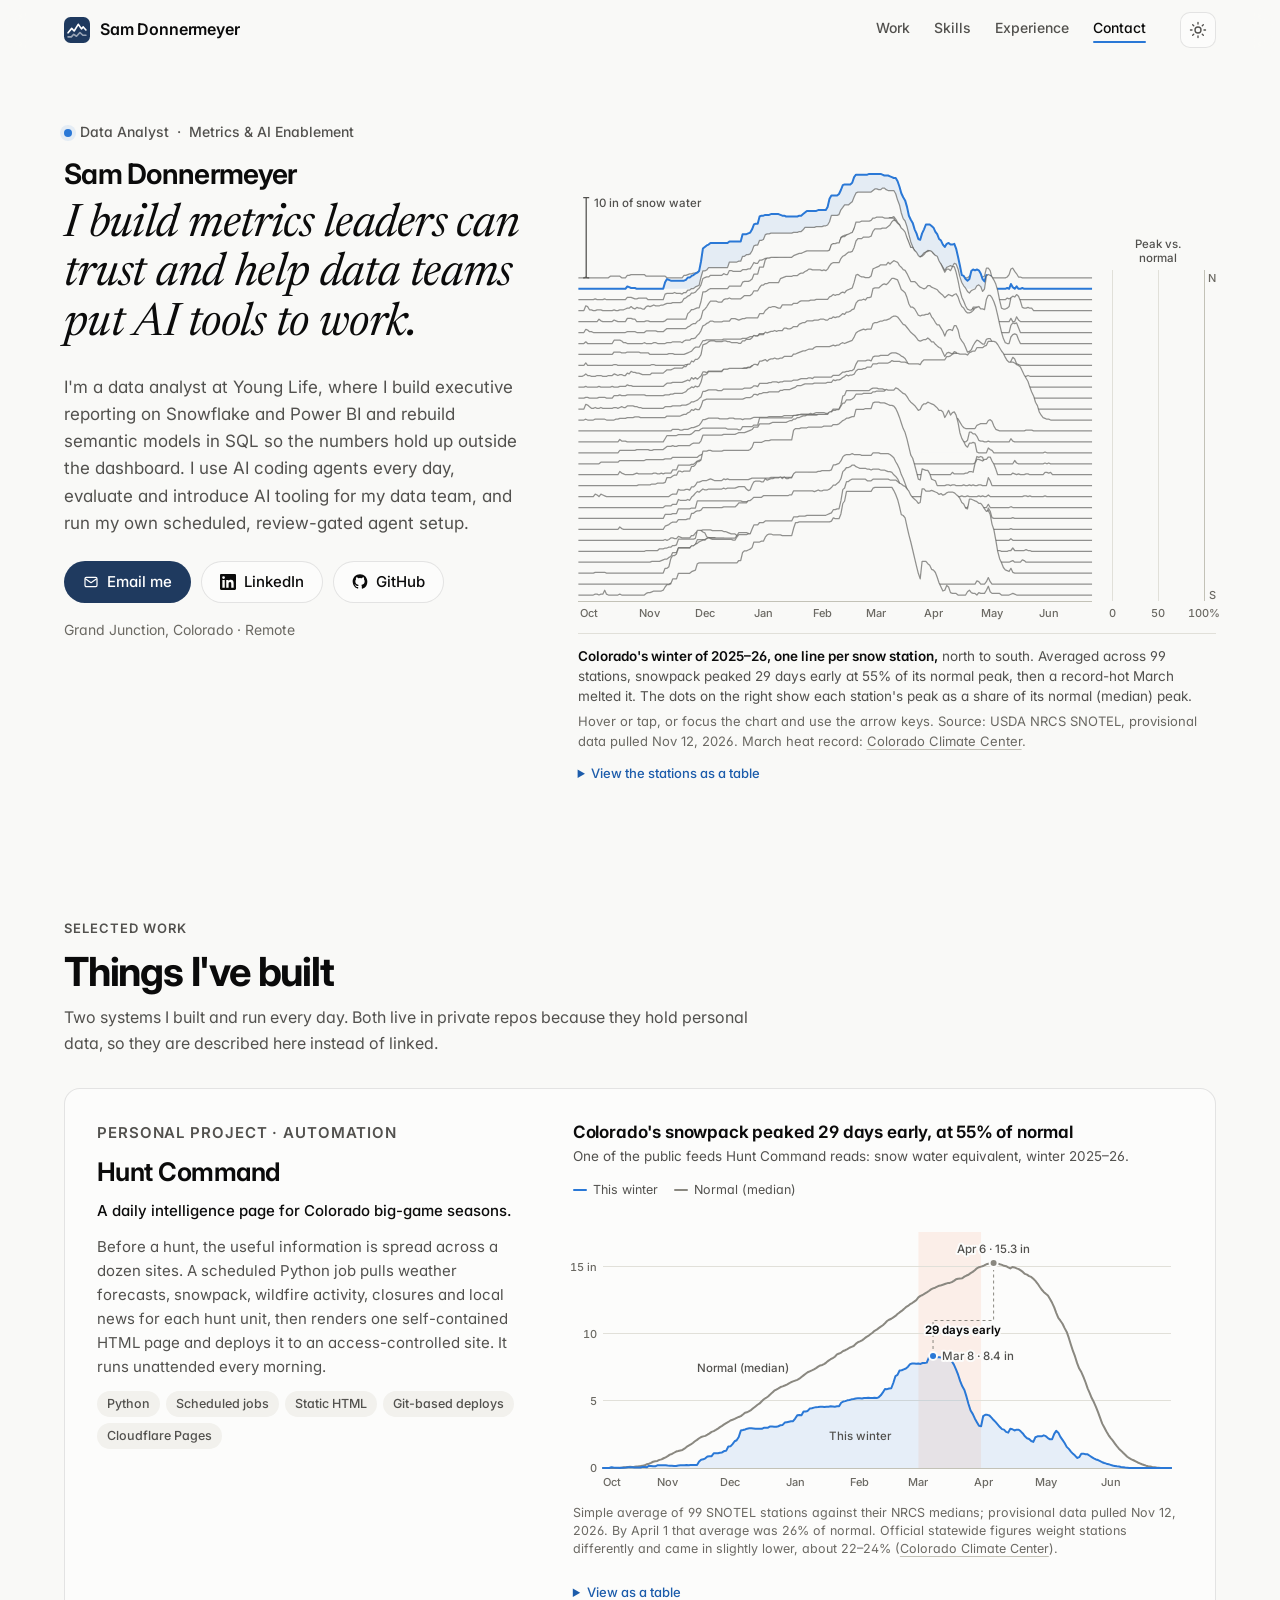
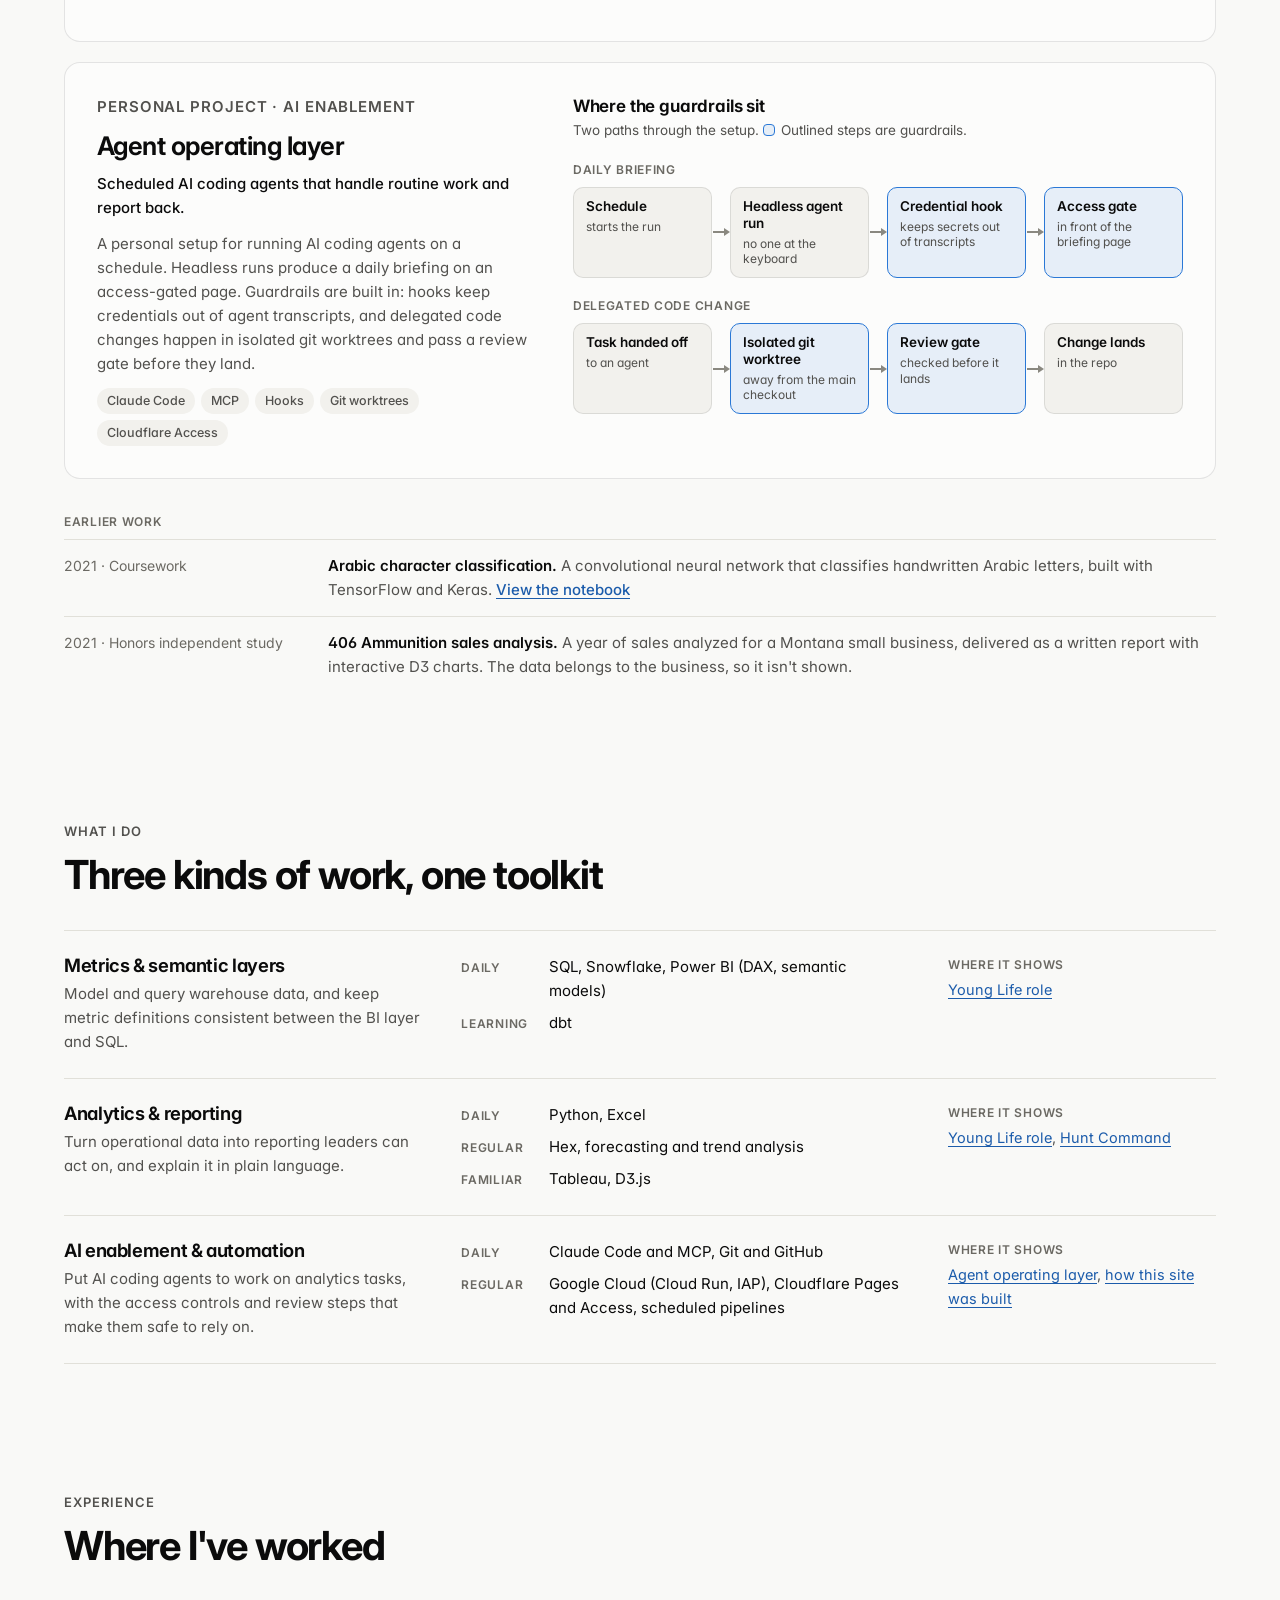
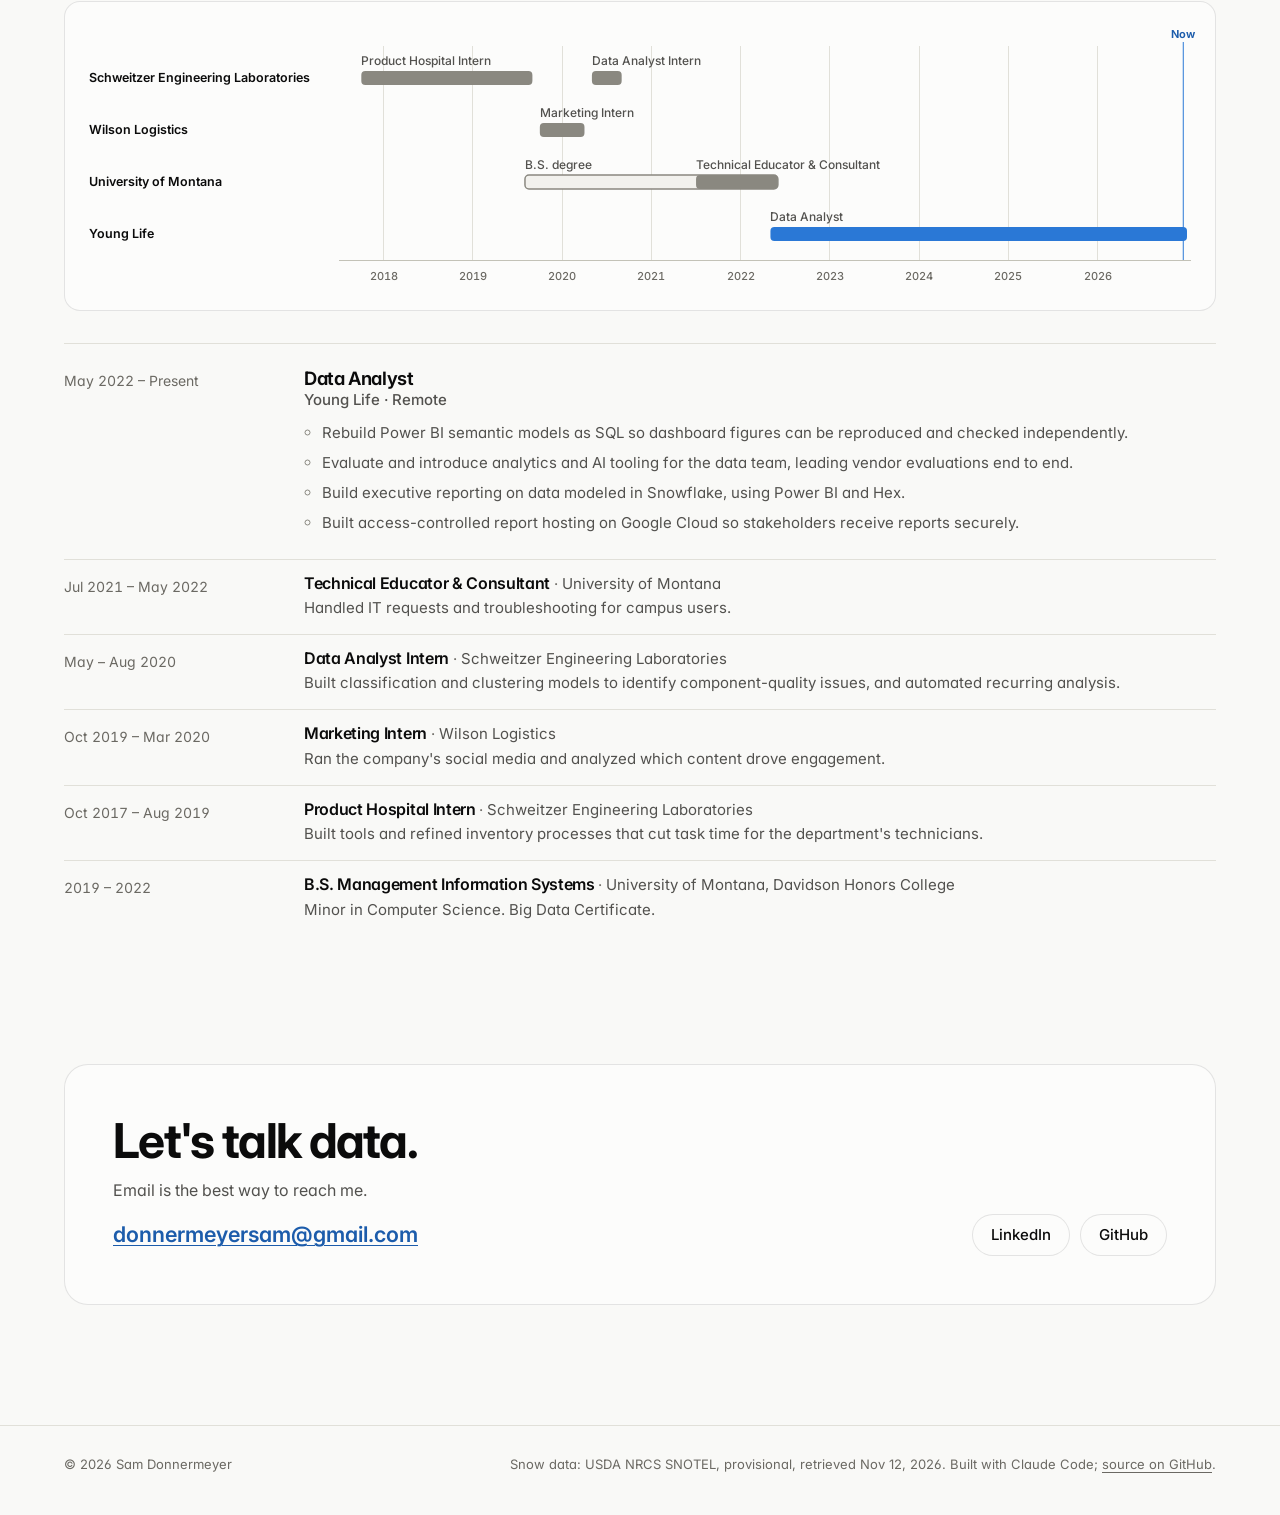
==== commit c98cfe04: "Put the chart beside the claim; add guardrail diagram, README and data build script - Hero: two colu" ====
--- a/index.html
+++ b/index.html
@@ -3,14 +3,14 @@
 <head>
   <meta charset="utf-8">
   <meta name="viewport" content="width=device-width, initial-scale=1">
-  <title>Sam Donnermeyer · Data Analyst</title>
+  <title>Sam Donnermeyer · Data Analyst · Metrics &amp; AI Enablement</title>
   <meta name="description" content="Sam Donnermeyer is a data analyst in Grand Junction, Colorado. He builds metrics leaders can trust with SQL, Snowflake and Power BI, and helps data teams put AI tools to work.">
   <meta name="theme-color" content="#f9f9f7" media="(prefers-color-scheme: light)">
   <meta name="theme-color" content="#0d0d0d" media="(prefers-color-scheme: dark)">
   <link rel="canonical" href="https://samdonnermeyer.github.io/resume/">
 
   <meta property="og:type" content="profile">
-  <meta property="og:title" content="Sam Donnermeyer · Data Analyst">
+  <meta property="og:title" content="Sam Donnermeyer · Data Analyst · Metrics &amp; AI Enablement">
   <meta property="og:description" content="I build metrics leaders can trust and help data teams put AI tools to work.">
   <meta property="og:url" content="https://samdonnermeyer.github.io/resume/">
   <meta property="og:image" content="https://samdonnermeyer.github.io/resume/assets/img/og.png">
@@ -53,17 +53,16 @@
 </head>
 <body>
   <a class="skip" href="#main">Skip to content</a>
-  <div class="progress" aria-hidden="true"></div>
 
   <header class="topbar">
     <div class="wrap topbar-inner">
-      <a class="brand" href="#top">
+      <a class="brand" href="#top" aria-label="Sam Donnermeyer, back to top">
         <svg viewBox="0 0 32 32" aria-hidden="true">
           <rect width="32" height="32" rx="8" fill="var(--mark)"/>
           <path d="M5 19.5 9.5 14l3 3.2L17.5 9l4 5.6 2.2-2.4L27 16" fill="none" stroke="#fff" stroke-width="2" stroke-linecap="round" stroke-linejoin="round"/>
           <path d="M5 24.5h4l3-3.2 3.4 2.4 4.2-4.6 3.6 3.4H27" fill="none" stroke="#fff" stroke-opacity=".55" stroke-width="2" stroke-linecap="round" stroke-linejoin="round"/>
         </svg>
-        Sam Donnermeyer
+        <span class="brand-name">Sam Donnermeyer</span>
       </a>
       <nav aria-label="Sections">
         <a href="#work">Work</a>
@@ -81,44 +80,50 @@
   <main id="main">
     <!-- ======= Hero ======= -->
     <section class="hero" id="top" aria-labelledby="hero-name">
-      <div class="wrap">
-        <p class="eyebrow reveal"><span class="dot" aria-hidden="true"></span>Data Analyst <span aria-hidden="true">·</span> Grand Junction, CO <span aria-hidden="true">·</span> Remote</p>
-        <h1 id="hero-name" class="reveal reveal-d1">Sam Donnermeyer</h1>
-        <p class="headline reveal reveal-d2">I build metrics leaders can trust and help data teams put AI tools to work.</p>
-        <p class="intro reveal reveal-d3">I'm a data analyst at Young Life, where I build executive reporting on Snowflake and Power BI and rebuild semantic models in SQL so the numbers hold up outside the dashboard. I use AI coding agents every day to automate analytics work, and I want to help data teams adopt AI tools they can trust.</p>
-        <div class="actions reveal reveal-d3">
-          <a class="btn btn-primary" href="mailto:donnermeyersam@gmail.com">
-            <svg viewBox="0 0 24 24" fill="none" stroke="currentColor" stroke-width="1.8" stroke-linejoin="round" aria-hidden="true"><rect x="3" y="5" width="18" height="14" rx="2"/><path d="m3.5 7 8.5 6 8.5-6"/></svg>
-            Email me
-          </a>
-          <a class="btn" href="https://www.linkedin.com/in/samuel-donnermeyer/">
-            <svg viewBox="0 0 24 24" fill="currentColor" aria-hidden="true"><path d="M20.45 20.45h-3.56v-5.57c0-1.33-.02-3.04-1.85-3.04-1.85 0-2.14 1.45-2.14 2.94v5.67H9.35V9h3.41v1.56h.05c.48-.9 1.64-1.85 3.37-1.85 3.6 0 4.27 2.37 4.27 5.46v6.28ZM5.34 7.43a2.06 2.06 0 1 1 0-4.13 2.06 2.06 0 0 1 0 4.13ZM7.12 20.45H3.56V9h3.56v11.45ZM22.22 0H1.77C.79 0 0 .77 0 1.73v20.54C0 23.23.79 24 1.77 24h20.45c.98 0 1.78-.77 1.78-1.73V1.73C24 .77 23.2 0 22.22 0Z"/></svg>
-            LinkedIn
-          </a>
-          <a class="btn" href="https://github.com/SamDonnermeyer">
-            <svg viewBox="0 0 24 24" fill="currentColor" aria-hidden="true"><path d="M12 .5C5.73.5.98 5.24.98 11.5c0 4.86 3.15 8.98 7.52 10.43.55.1.75-.24.75-.53v-1.86c-3.06.67-3.7-1.47-3.7-1.47-.5-1.27-1.22-1.61-1.22-1.61-1-.68.08-.67.08-.67 1.1.08 1.68 1.13 1.68 1.13.98 1.68 2.58 1.2 3.2.91.1-.71.39-1.2.7-1.47-2.44-.28-5.01-1.22-5.01-5.43 0-1.2.43-2.18 1.13-2.95-.11-.28-.49-1.4.11-2.91 0 0 .92-.3 3.02 1.13a10.5 10.5 0 0 1 5.5 0c2.1-1.43 3.02-1.13 3.02-1.13.6 1.51.22 2.63.11 2.91.7.77 1.13 1.75 1.13 2.95 0 4.22-2.58 5.15-5.03 5.42.4.34.75 1.01.75 2.04v3.03c0 .29.2.64.76.53A11 11 0 0 0 23.02 11.5C23.02 5.24 18.27.5 12 .5Z"/></svg>
-            GitHub
-          </a>
-        </div>
-      </div>
-
-      <figure class="ridge-fig">
-        <div id="ridge" class="ridge" tabindex="0" role="img"
-             aria-label="Ridgeline chart of daily snow water equivalent at 30 Colorado SNOTEL stations from October 2025 to September 2026, ordered north to south. Most stations peaked in early March, then melted quickly during a record-hot March. Use the arrow keys to explore stations and dates; a data table follows."></div>
-        <figcaption class="fig-cap">
-          <span><strong>Each line is one Colorado snow station's winter,</strong> October 2025 to September 2026, stacked north to south. Snow built slowly, peaked a month early, then a record-hot March melted it fast.</span>
-          <span><span class="hint">Hover, or focus and use arrow keys.</span> <span class="src">Source: USDA NRCS SNOTEL provisional data, pulled Nov 12, 2026. Record March heat: <a href="https://climate.colostate.edu/reports/2026Mar_climate_summary.pdf">Colorado Climate Center</a>.</span></span>
-        </figcaption>
-        <details class="data-table" id="ridge-table">
-          <summary>View the stations as a table</summary>
-          <div class="table-scroll">
-            <table>
-              <thead><tr><th scope="col">Station</th><th scope="col" class="num">Elevation (ft)</th><th scope="col" class="num">Peak (in)</th><th scope="col">Peak date</th><th scope="col" class="num">vs. median peak</th></tr></thead>
-              <tbody></tbody>
-            </table>
-          </div>
-        </details>
-      </figure>
+      <div class="wrap hero-grid">
+        <div class="hero-head">
+          <p class="eyebrow"><span class="dot" aria-hidden="true"></span>Data Analyst <span aria-hidden="true">·</span> Metrics &amp; AI Enablement</p>
+          <h1 id="hero-name">Sam Donnermeyer</h1>
+          <p class="headline">I build metrics leaders can trust and help data teams put AI tools to work.</p>
+        </div>
+
+        <figure class="hero-fig">
+          <div id="ridge" class="ridge" tabindex="0" role="img"
+               aria-label="Ridgeline chart of daily snow water equivalent at 30 Colorado SNOTEL stations from October 2025 through June 2026, ordered north to south, beside a dot plot of each station's peak as a percentage of its normal peak. Most stations peaked in early March, about a month ahead of normal and at roughly half the normal peak, then melted quickly during a record-hot March. Use the arrow keys to explore stations and dates; a data table follows."></div>
+          <figcaption class="fig-cap">
+            <p><strong>Colorado's winter of 2025–26, one line per snow station,</strong> north to south. Averaged across 99 stations, snowpack peaked 29 days early at 55% of its normal peak, then a record-hot March melted it. The dots on the right show each station's peak as a share of its normal (median) peak.</p>
+            <p class="src">Hover or tap, or focus the chart and use the arrow keys. Source: USDA NRCS SNOTEL, provisional data pulled Nov 12, 2026. March heat record: <a href="https://climate.colostate.edu/reports/2026Mar_climate_summary.pdf">Colorado Climate Center</a>.</p>
+          </figcaption>
+          <details class="data-table" id="ridge-table">
+            <summary>View the stations as a table</summary>
+            <div class="table-scroll">
+              <table>
+                <thead><tr><th scope="col">Station</th><th scope="col" class="num">Elevation (ft)</th><th scope="col" class="num">Peak (in)</th><th scope="col">Peak date</th><th scope="col">Normal peak date</th><th scope="col" class="num">Peak vs. normal</th></tr></thead>
+                <tbody></tbody>
+              </table>
+            </div>
+          </details>
+        </figure>
+
+        <div class="hero-body">
+          <p class="intro">I'm a data analyst at Young Life, where I build executive reporting on Snowflake and Power BI and rebuild semantic models in SQL so the numbers hold up outside the dashboard. I use AI coding agents every day, evaluate and introduce AI tooling for my data team, and run my own scheduled, review-gated agent setup.</p>
+          <div class="actions">
+            <a class="btn btn-primary" href="mailto:donnermeyersam@gmail.com">
+              <svg viewBox="0 0 24 24" fill="none" stroke="currentColor" stroke-width="1.8" stroke-linejoin="round" aria-hidden="true"><rect x="3" y="5" width="18" height="14" rx="2"/><path d="m3.5 7 8.5 6 8.5-6"/></svg>
+              Email me
+            </a>
+            <a class="btn" href="https://www.linkedin.com/in/samuel-donnermeyer/">
+              <svg viewBox="0 0 24 24" fill="currentColor" aria-hidden="true"><path d="M20.45 20.45h-3.56v-5.57c0-1.33-.02-3.04-1.85-3.04-1.85 0-2.14 1.45-2.14 2.94v5.67H9.35V9h3.41v1.56h.05c.48-.9 1.64-1.85 3.37-1.85 3.6 0 4.27 2.37 4.27 5.46v6.28ZM5.34 7.43a2.06 2.06 0 1 1 0-4.13 2.06 2.06 0 0 1 0 4.13ZM7.12 20.45H3.56V9h3.56v11.45ZM22.22 0H1.77C.79 0 0 .77 0 1.73v20.54C0 23.23.79 24 1.77 24h20.45c.98 0 1.78-.77 1.78-1.73V1.73C24 .77 23.2 0 22.22 0Z"/></svg>
+              LinkedIn
+            </a>
+            <a class="btn" href="https://github.com/SamDonnermeyer">
+              <svg viewBox="0 0 24 24" fill="currentColor" aria-hidden="true"><path d="M12 .5C5.73.5.98 5.24.98 11.5c0 4.86 3.15 8.98 7.52 10.43.55.1.75-.24.75-.53v-1.86c-3.06.67-3.7-1.47-3.7-1.47-.5-1.27-1.22-1.61-1.22-1.61-1-.68.08-.67.08-.67 1.1.08 1.68 1.13 1.68 1.13.98 1.68 2.58 1.2 3.2.91.1-.71.39-1.2.7-1.47-2.44-.28-5.01-1.22-5.01-5.43 0-1.2.43-2.18 1.13-2.95-.11-.28-.49-1.4.11-2.91 0 0 .92-.3 3.02 1.13a10.5 10.5 0 0 1 5.5 0c2.1-1.43 3.02-1.13 3.02-1.13.6 1.51.22 2.63.11 2.91.7.77 1.13 1.75 1.13 2.95 0 4.22-2.58 5.15-5.03 5.42.4.34.75 1.01.75 2.04v3.03c0 .29.2.64.76.53A11 11 0 0 0 23.02 11.5C23.02 5.24 18.27.5 12 .5Z"/></svg>
+              GitHub
+            </a>
+          </div>
+          <p class="locale">Grand Junction, Colorado <span aria-hidden="true">·</span> Remote</p>
+        </div>
+      </div>
     </section>
 
     <!-- ======= Work ======= -->
@@ -126,7 +131,7 @@
       <div class="section-head reveal">
         <p class="kicker">Selected work</p>
         <h2 id="work-title">Things I've built</h2>
-        <p>Personal projects and coursework. My work at Young Life stays private, so these are what I can show.</p>
+        <p>Two systems I built and run every day. Both live in private repos because they hold personal data, so they are described here instead of linked.</p>
       </div>
 
       <div class="cards">
@@ -139,31 +144,25 @@
             <ul class="chips" aria-label="Tools">
               <li>Python</li><li>Scheduled jobs</li><li>Static HTML</li><li>Git-based deploys</li><li>Cloudflare Pages</li>
             </ul>
-            <p class="card-foot"><span class="badge">Private · description only</span> It holds personal location data.</p>
           </div>
 
           <div class="feature-viz">
-            <div>
-              <p class="viz-title">One of the public feeds it reads: Colorado snowpack, 2025–26</p>
-              <p class="viz-sub">Average snow water equivalent across 99 SNOTEL stations against those stations' NRCS medians. Provisional data, pulled Nov 12, 2026. Shading marks March 2026, the state's hottest March on record.</p>
-            </div>
-            <div class="stats">
-              <div class="stat"><span class="value">Mar 8</span><span class="label">Season peak</span><span class="delta">29 days before the median peak</span></div>
-              <div class="stat"><span class="value">55%</span><span class="label">Peak vs. median peak</span></div>
-              <div class="stat"><span class="value">26%</span><span class="label">Snowpack on Apr 1 vs. median</span></div>
-            </div>
-            <p class="viz-note">These figures are a simple average of the 99 stations. Official statewide numbers are calculated differently and came in slightly lower, about 22–24% of median on April 1 (<a href="https://climate.colostate.edu/reports/2026Mar_climate_summary.pdf">Colorado Climate Center</a>).</p>
+            <div class="viz-head">
+              <p class="viz-title">Colorado's snowpack peaked 29 days early, at 55% of normal</p>
+              <p class="viz-sub">One of the public feeds Hunt Command reads: snow water equivalent, winter 2025–26.</p>
+            </div>
             <div class="legend" aria-hidden="true">
-              <span><i style="background: var(--s1)"></i>Water year 2026</span>
-              <span><i style="background: var(--de)"></i>Median</span>
-            </div>
-            <div id="statewide" class="mini-chart" role="img"
-                 aria-label="Line chart of average Colorado snowpack in water year 2026 against the median. 2026 peaked at 8.4 inches on March 8; the median peaks at 15.3 inches on April 6. By April 1, 2026 snowpack was 26 percent of median."></div>
+              <span><i style="background: var(--s1)"></i>This winter</span>
+              <span><i style="background: var(--de)"></i>Normal (median)</span>
+            </div>
+            <div id="statewide" class="mini-chart" tabindex="0" role="img"
+                 aria-label="Line chart of average Colorado snowpack this winter against normal. This winter peaked at 8.4 inches on March 8; the normal peak is 15.3 inches on April 6. By April 1 the average was 26 percent of normal. Use the left and right arrow keys to read values; a data table follows."></div>
+            <p class="viz-note">Simple average of 99 SNOTEL stations against their NRCS medians; provisional data pulled Nov 12, 2026. By April 1 that average was 26% of normal. Official statewide figures weight stations differently and came in slightly lower, about 22–24% (<a href="https://climate.colostate.edu/reports/2026Mar_climate_summary.pdf">Colorado Climate Center</a>).</p>
             <details class="data-table" id="statewide-table">
               <summary>View as a table</summary>
               <div class="table-scroll">
                 <table>
-                  <thead><tr><th scope="col">Date</th><th scope="col" class="num">2026 avg (in)</th><th scope="col" class="num">Median (in)</th><th scope="col" class="num">% of median</th></tr></thead>
+                  <thead><tr><th scope="col">Date</th><th scope="col" class="num">This winter (in)</th><th scope="col" class="num">Normal (in)</th><th scope="col" class="num">% of normal</th></tr></thead>
                   <tbody></tbody>
                 </table>
               </div>
@@ -171,52 +170,57 @@
           </div>
         </article>
 
-        <article class="card reveal reveal-d1">
-          <p class="card-kicker">Personal project · AI enablement</p>
-          <h3>Agent operating layer</h3>
-          <p class="card-lede">Scheduled AI coding agents that handle routine work and report back.</p>
-          <div class="pipeline" aria-hidden="true">
-            <span class="node">Schedule</span><span class="link"></span>
-            <span class="node">Agent run</span><span class="link"></span>
-            <span class="node">Gated page</span>
-          </div>
-          <p>A personal setup for running AI coding agents on a schedule. Headless runs produce a daily briefing on an access-gated page. Guardrails are built in: hooks keep credentials out of agent transcripts, and delegated code changes happen in isolated git worktrees and pass a review gate before they land.</p>
-          <ul class="chips" aria-label="Tools">
-            <li>Claude Code</li><li>MCP</li><li>Hooks</li><li>Git worktrees</li><li>Cloudflare Access</li>
-          </ul>
-          <p class="card-foot"><span class="badge">Private · description only</span></p>
+        <article class="card card-feature reveal">
+          <div class="feature-text">
+            <p class="card-kicker">Personal project · AI enablement</p>
+            <h3>Agent operating layer</h3>
+            <p class="card-lede">Scheduled AI coding agents that handle routine work and report back.</p>
+            <p>A personal setup for running AI coding agents on a schedule. Headless runs produce a daily briefing on an access-gated page. Guardrails are built in: hooks keep credentials out of agent transcripts, and delegated code changes happen in isolated git worktrees and pass a review gate before they land.</p>
+            <ul class="chips" aria-label="Tools">
+              <li>Claude Code</li><li>MCP</li><li>Hooks</li><li>Git worktrees</li><li>Cloudflare Access</li>
+            </ul>
+          </div>
+
+          <div class="feature-viz flows">
+            <div class="viz-head">
+              <p class="viz-title">Where the guardrails sit</p>
+              <p class="viz-sub">Two paths through the setup. <span class="guard-key"><i aria-hidden="true"></i>Outlined steps are guardrails.</span></p>
+            </div>
+            <div class="flow">
+              <p class="flow-label" id="flow-a">Daily briefing</p>
+              <ol class="flow-steps" aria-labelledby="flow-a">
+                <li><b>Schedule</b><small>starts the run</small></li>
+                <li><b>Headless agent run</b><small>no one at the keyboard</small></li>
+                <li class="is-guard"><b>Credential hook</b><small>keeps secrets out of transcripts</small></li>
+                <li class="is-guard"><b>Access gate</b><small>in front of the briefing page</small></li>
+              </ol>
+            </div>
+            <div class="flow">
+              <p class="flow-label" id="flow-b">Delegated code change</p>
+              <ol class="flow-steps" aria-labelledby="flow-b">
+                <li><b>Task handed off</b><small>to an agent</small></li>
+                <li class="is-guard"><b>Isolated git worktree</b><small>away from the main checkout</small></li>
+                <li class="is-guard"><b>Review gate</b><small>checked before it lands</small></li>
+                <li><b>Change lands</b><small>in the repo</small></li>
+              </ol>
+            </div>
+          </div>
         </article>
-
-        <article class="card reveal reveal-d2">
-          <p class="card-kicker">Coursework · Deep learning</p>
-          <h3>Arabic character classification</h3>
-          <p class="card-lede">A convolutional neural network that reads handwritten Arabic letters.</p>
-          <div class="legend" aria-hidden="true">
-            <span><i style="background: var(--s1)"></i>Validation / test set</span>
-            <span><i style="background: var(--s2)"></i>Training set</span>
-          </div>
-          <div id="cnn" class="mini-chart" role="img"
-               aria-label="Line chart of model accuracy over 10 training epochs. Accuracy on the validation/test set rises from 73 percent to 94.8 percent across all 28 letters; training accuracy rises from 37.6 percent to 92.3 percent."></div>
-          <p>Trained a CNN on 32×32 images of the 28 isolated-form Arabic letters from a public Kaggle dataset, from exploratory analysis through model design and evaluation on the dataset's own test split, covering all 28 letters. The test split also served as the validation set during training.</p>
-          <ul class="chips" aria-label="Tools">
-            <li>Python</li><li>TensorFlow / Keras</li><li>scikit-learn</li><li>Jupyter</li>
-          </ul>
-          <p class="card-foot"><a href="https://github.com/SamDonnermeyer/CSCI_464/tree/main/arabic_character_classification">View the notebook <span aria-hidden="true">→</span></a></p>
-        </article>
-
-        <article class="card reveal reveal-d3">
-          <p class="card-kicker">Honors independent study · Marketing analytics</p>
-          <h3>406 Ammunition sales analysis</h3>
-          <p class="card-lede">A year of sales data turned into recommendations for a Montana small business.</p>
-          <p>Worked with the owner of an ammunition maker in the Bitterroot Valley to analyze a year of sales. I delivered a written report with marketing recommendations, backed by interactive D3 visualizations of sales by state and a Pareto breakdown of customers.</p>
-          <ul class="chips" aria-label="Tools">
-            <li>Python</li><li>Jupyter</li><li>D3.js</li><li>JavaScript</li>
-          </ul>
-          <p class="card-foot"><span class="badge">Private · description only</span> The sales data belongs to the business.</p>
-        </article>
-      </div>
-
-      <p class="more reveal"><a href="https://github.com/SamDonnermeyer?tab=repositories">More on GitHub <span aria-hidden="true">→</span></a></p>
+      </div>
+
+      <div class="earlier reveal">
+        <h3>Earlier work</h3>
+        <ul>
+          <li>
+            <span class="e-when">2021 · Coursework</span>
+            <span class="e-what"><strong>Arabic character classification.</strong> A convolutional neural network that classifies handwritten Arabic letters, built with TensorFlow and Keras. <a href="https://github.com/SamDonnermeyer/CSCI_464/tree/main/arabic_character_classification">View the notebook</a></span>
+          </li>
+          <li>
+            <span class="e-when">2021 · Honors independent study</span>
+            <span class="e-what"><strong>406 Ammunition sales analysis.</strong> A year of sales analyzed for a Montana small business, delivered as a written report with interactive D3 charts. The data belongs to the business, so it isn't shown.</span>
+          </li>
+        </ul>
+      </div>
     </section>
 
     <!-- ======= Skills ======= -->
@@ -224,51 +228,46 @@
       <div class="section-head reveal">
         <p class="kicker">What I do</p>
         <h2 id="skills-title">Three kinds of work, one toolkit</h2>
-        <p>The dots show how often I use each tool, not a self-rating.</p>
-      </div>
-
-      <div class="skills">
-        <div class="skill-area">
-          <h3>Metrics &amp; semantic layers</h3>
-          <p>Model and query warehouse data, and keep metric definitions consistent between the BI layer and SQL.</p>
-          <ul class="tools">
-            <li class="tool" data-level="4"><span class="tool-name">SQL</span><span class="meter" aria-hidden="true"><i></i><i></i><i></i><i></i></span><span class="tier">Daily</span></li>
-            <li class="tool" data-level="4"><span class="tool-name">Snowflake</span><span class="meter" aria-hidden="true"><i></i><i></i><i></i><i></i></span><span class="tier">Daily</span></li>
-            <li class="tool" data-level="4"><span class="tool-name">Power BI <small>DAX, semantic models</small></span><span class="meter" aria-hidden="true"><i></i><i></i><i></i><i></i></span><span class="tier">Daily</span></li>
-            <li class="tool" data-level="1"><span class="tool-name">dbt</span><span class="meter" aria-hidden="true"><i></i><i></i><i></i><i></i></span><span class="tier">Learning</span></li>
-          </ul>
-        </div>
-
-        <div class="skill-area">
-          <h3>Analytics &amp; reporting</h3>
-          <p>Turn operational data into reporting leaders can act on, and explain it in plain language.</p>
-          <ul class="tools">
-            <li class="tool" data-level="4"><span class="tool-name">Python</span><span class="meter" aria-hidden="true"><i></i><i></i><i></i><i></i></span><span class="tier">Daily</span></li>
-            <li class="tool" data-level="4"><span class="tool-name">Excel</span><span class="meter" aria-hidden="true"><i></i><i></i><i></i><i></i></span><span class="tier">Daily</span></li>
-            <li class="tool" data-level="3"><span class="tool-name">Hex</span><span class="meter" aria-hidden="true"><i></i><i></i><i></i><i></i></span><span class="tier">Regular</span></li>
-            <li class="tool" data-level="3"><span class="tool-name">Forecasting &amp; trend analysis</span><span class="meter" aria-hidden="true"><i></i><i></i><i></i><i></i></span><span class="tier">Regular</span></li>
-            <li class="tool" data-level="2"><span class="tool-name">Tableau, D3.js</span><span class="meter" aria-hidden="true"><i></i><i></i><i></i><i></i></span><span class="tier">Familiar</span></li>
-          </ul>
-        </div>
-
-        <div class="skill-area">
-          <h3>AI enablement &amp; automation</h3>
-          <p>Put AI coding agents to work on analytics tasks, with the access controls and review steps that make them safe to rely on.</p>
-          <ul class="tools">
-            <li class="tool" data-level="4"><span class="tool-name">Claude Code &amp; MCP</span><span class="meter" aria-hidden="true"><i></i><i></i><i></i><i></i></span><span class="tier">Daily</span></li>
-            <li class="tool" data-level="4"><span class="tool-name">Git &amp; GitHub</span><span class="meter" aria-hidden="true"><i></i><i></i><i></i><i></i></span><span class="tier">Daily</span></li>
-            <li class="tool" data-level="3"><span class="tool-name">Google Cloud <small>Cloud Run, IAP</small></span><span class="meter" aria-hidden="true"><i></i><i></i><i></i><i></i></span><span class="tier">Regular</span></li>
-            <li class="tool" data-level="3"><span class="tool-name">Cloudflare Pages &amp; Access</span><span class="meter" aria-hidden="true"><i></i><i></i><i></i><i></i></span><span class="tier">Regular</span></li>
-            <li class="tool" data-level="3"><span class="tool-name">Scheduled pipelines</span><span class="meter" aria-hidden="true"><i></i><i></i><i></i><i></i></span><span class="tier">Regular</span></li>
-          </ul>
-        </div>
-      </div>
-      <p class="scale-note reveal" aria-hidden="true">
-        <span><span class="meter"><i></i><i></i><i></i><i></i></span>Daily</span>
-        <span><span class="meter"><i></i><i></i><i></i><i style="background: var(--track)"></i></span>Regular</span>
-        <span><span class="meter"><i></i><i></i><i style="background: var(--track)"></i><i style="background: var(--track)"></i></span>Familiar</span>
-        <span><span class="meter"><i></i><i style="background: var(--track)"></i><i style="background: var(--track)"></i><i style="background: var(--track)"></i></span>Learning</span>
-      </p>
+      </div>
+
+      <div class="skill-rows">
+        <div class="skill-row reveal">
+          <div class="skill-what">
+            <h3>Metrics &amp; semantic layers</h3>
+            <p>Model and query warehouse data, and keep metric definitions consistent between the BI layer and SQL.</p>
+          </div>
+          <dl class="skill-tools">
+            <div><dt>Daily</dt><dd>SQL, Snowflake, Power BI (DAX, semantic models)</dd></div>
+            <div><dt>Learning</dt><dd>dbt</dd></div>
+          </dl>
+          <p class="skill-proof"><span>Where it shows</span> <a href="#experience">Young Life role</a></p>
+        </div>
+
+        <div class="skill-row reveal">
+          <div class="skill-what">
+            <h3>Analytics &amp; reporting</h3>
+            <p>Turn operational data into reporting leaders can act on, and explain it in plain language.</p>
+          </div>
+          <dl class="skill-tools">
+            <div><dt>Daily</dt><dd>Python, Excel</dd></div>
+            <div><dt>Regular</dt><dd>Hex, forecasting and trend analysis</dd></div>
+            <div><dt>Familiar</dt><dd>Tableau, D3.js</dd></div>
+          </dl>
+          <p class="skill-proof"><span>Where it shows</span> <a href="#experience">Young Life role</a>, <a href="#work">Hunt Command</a></p>
+        </div>
+
+        <div class="skill-row reveal">
+          <div class="skill-what">
+            <h3>AI enablement &amp; automation</h3>
+            <p>Put AI coding agents to work on analytics tasks, with the access controls and review steps that make them safe to rely on.</p>
+          </div>
+          <dl class="skill-tools">
+            <div><dt>Daily</dt><dd>Claude Code and MCP, Git and GitHub</dd></div>
+            <div><dt>Regular</dt><dd>Google Cloud (Cloud Run, IAP), Cloudflare Pages and Access, scheduled pipelines</dd></div>
+          </dl>
+          <p class="skill-proof"><span>Where it shows</span> <a href="#work">Agent operating layer</a>, <a href="https://github.com/SamDonnermeyer/resume#how-it-was-built">how this site was built</a></p>
+        </div>
+      </div>
     </section>
 
     <!-- ======= Experience ======= -->
@@ -286,65 +285,51 @@
         <li class="reveal">
           <div class="when">May 2022 – Present</div>
           <div class="what">
-            <h3>Data Analyst <span class="at">Young Life</span></h3>
-            <p class="where">Remote</p>
+            <h3>Data Analyst <span class="at">Young Life · Remote</span></h3>
             <ul>
+              <li>Rebuild Power BI semantic models as SQL so dashboard figures can be reproduced and checked independently.</li>
+              <li>Evaluate and introduce analytics and AI tooling for the data team, leading vendor evaluations end to end.</li>
               <li>Build executive reporting on data modeled in Snowflake, using Power BI and Hex.</li>
-              <li>Rebuild Power BI semantic models as SQL so dashboard figures can be reproduced and checked independently.</li>
               <li>Built access-controlled report hosting on Google Cloud so stakeholders receive reports securely.</li>
-              <li>Evaluate and introduce analytics and AI tooling for the data team.</li>
             </ul>
           </div>
         </li>
-        <li class="reveal">
+        <li class="reveal is-compact">
           <div class="when">Jul 2021 – May 2022</div>
           <div class="what">
             <h3>Technical Educator &amp; Consultant <span class="at">University of Montana</span></h3>
-            <p class="where">Missoula, MT</p>
-            <ul>
-              <li>Answered incoming IT requests and troubleshot technical issues for campus users.</li>
-            </ul>
-          </div>
-        </li>
-        <li class="reveal">
+            <p>Handled IT requests and troubleshooting for campus users.</p>
+          </div>
+        </li>
+        <li class="reveal is-compact">
           <div class="when">May – Aug 2020</div>
           <div class="what">
             <h3>Data Analyst Intern <span class="at">Schweitzer Engineering Laboratories</span></h3>
-            <p class="where">Pullman, WA</p>
-            <ul>
-              <li>Built classification and clustering models to identify component-quality issues.</li>
-              <li>Automated recurring analysis and built dashboards for decision makers.</li>
-            </ul>
-          </div>
-        </li>
-        <li class="reveal">
+            <p>Built classification and clustering models to identify component-quality issues, and automated recurring analysis.</p>
+          </div>
+        </li>
+        <li class="reveal is-compact">
           <div class="when">Oct 2019 – Mar 2020</div>
           <div class="what">
             <h3>Marketing Intern <span class="at">Wilson Logistics</span></h3>
-            <p class="where">Missoula, MT</p>
-            <ul>
-              <li>Ran the company's social media and analyzed which content drove engagement.</li>
-            </ul>
-          </div>
-        </li>
-        <li class="reveal">
+            <p>Ran the company's social media and analyzed which content drove engagement.</p>
+          </div>
+        </li>
+        <li class="reveal is-compact">
           <div class="when">Oct 2017 – Aug 2019</div>
           <div class="what">
             <h3>Product Hospital Intern <span class="at">Schweitzer Engineering Laboratories</span></h3>
-            <p class="where">Pullman, WA</p>
-            <ul>
-              <li>Built tools and refined inventory processes that cut task time for the department's technicians.</li>
-              <li>Analyzed and visualized department data.</li>
-            </ul>
+            <p>Built tools and refined inventory processes that cut task time for the department's technicians.</p>
+          </div>
+        </li>
+        <li class="reveal is-compact">
+          <div class="when">2019 – 2022</div>
+          <div class="what">
+            <h3>B.S. Management Information Systems <span class="at">University of Montana, Davidson Honors College</span></h3>
+            <p>Minor in Computer Science. Big Data Certificate.</p>
           </div>
         </li>
       </ol>
-
-      <div class="education reveal">
-        <h3>Education</h3>
-        <p><strong>University of Montana</strong>, Davidson Honors College · 2019 – 2022</p>
-        <p>B.S. Management Information Systems · Minor in Computer Science · Big Data Certificate</p>
-      </div>
     </section>
 
     <!-- ======= Contact ======= -->
@@ -365,8 +350,8 @@
 
   <footer class="footer">
     <div class="wrap">
-      <span>© 2026 Sam Donnermeyer</span>
-      <span>Charts use public USDA NRCS SNOTEL data (provisional, retrieved Nov 12, 2026) and my own coursework notebook.</span>
+      <span>© <span id="year">2026</span> Sam Donnermeyer</span>
+      <span>Snow data: USDA NRCS SNOTEL, provisional, retrieved Nov 12, 2026. Built with Claude Code; <a href="https://github.com/SamDonnermeyer/resume">source on GitHub</a>.</span>
     </div>
   </footer>
 </body>
--- a/assets/css/site.css
+++ b/assets/css/site.css
@@ -1,6 +1,6 @@
 /* Sam Donnermeyer · personal site
    Color roles follow a validated chart palette (light surface #fcfcfb, dark surface #1a1a19).
-   Series 1/2 pass CVD + contrast checks in both modes. */
+   Text tokens meet 4.5:1 and chart marks meet 3:1 on every surface, in both modes. */
 
 :root {
   color-scheme: light;
@@ -9,7 +9,7 @@
   --surface-2: #f2f1ed;
   --ink: #0b0b0b;
   --ink-2: #52514e;
-  --muted: #898781;
+  --muted: #6b6963;
   --grid: #e1e0d9;
   --axis: #c3c2b7;
   --border: rgba(11, 11, 11, 0.10);
@@ -23,16 +23,14 @@
   --s1: #2a78d6;
   --s1-wash: rgba(42, 120, 214, 0.10);
   --s1-wash-strong: rgba(42, 120, 214, 0.18);
-  --s2: #eb6834;
-  --de: #b5b3ab;          /* de-emphasis mark */
-  --track: #cde2fb;       /* meter track: lighter step of the blue ramp */
+  --de: #8a8880;          /* de-emphasis mark */
   --ridge: #52514e;
-  --band: rgba(235, 104, 52, 0.08);
+  --band: rgba(235, 104, 52, 0.09);
   --mark: #1f3a5f;
 
   --font: "Inter", system-ui, -apple-system, "Segoe UI", sans-serif;
   --serif: "Newsreader", Georgia, serif;
-  --wrap: 1120px;
+  --wrap: 1200px;
   --gutter: 24px;
   --radius: 16px;
 }
@@ -45,7 +43,7 @@
     --surface-2: #232321;
     --ink: #f0efec;
     --ink-2: #c3c2b7;
-    --muted: #898781;
+    --muted: #9a988f;
     --grid: #2c2c2a;
     --axis: #383835;
     --border: rgba(255, 255, 255, 0.10);
@@ -57,11 +55,9 @@
     --s1: #3987e5;
     --s1-wash: rgba(57, 135, 229, 0.12);
     --s1-wash-strong: rgba(57, 135, 229, 0.22);
-    --s2: #d95926;
-    --de: #5c5b56;
-    --track: #1d2b3c;
+    --de: #77756f;
     --ridge: #c3c2b7;
-    --band: rgba(217, 89, 38, 0.10);
+    --band: rgba(217, 89, 38, 0.12);
     --mark: #2a78d6;
   }
 }
@@ -72,7 +68,7 @@
   --surface-2: #232321;
   --ink: #f0efec;
   --ink-2: #c3c2b7;
-  --muted: #898781;
+  --muted: #9a988f;
   --grid: #2c2c2a;
   --axis: #383835;
   --border: rgba(255, 255, 255, 0.10);
@@ -84,11 +80,9 @@
   --s1: #3987e5;
   --s1-wash: rgba(57, 135, 229, 0.12);
   --s1-wash-strong: rgba(57, 135, 229, 0.22);
-  --s2: #d95926;
-  --de: #5c5b56;
-  --track: #1d2b3c;
+  --de: #77756f;
   --ridge: #c3c2b7;
-  --band: rgba(217, 89, 38, 0.10);
+  --band: rgba(217, 89, 38, 0.12);
   --mark: #2a78d6;
 }
 
@@ -110,14 +104,12 @@
 :focus-visible { outline: 2px solid var(--s1); outline-offset: 3px; border-radius: 4px; }
 h1, h2, h3 { margin: 0; line-height: 1.15; letter-spacing: -0.02em; }
 p { margin: 0; }
-ul, ol { margin: 0; padding: 0; }
+ul, ol, dl, dd { margin: 0; padding: 0; }
 .wrap { width: 100%; max-width: var(--wrap); margin-inline: auto; padding-inline: var(--gutter); }
 .skip { position: absolute; left: -999px; top: 8px; z-index: 100; background: var(--btn-bg); color: var(--btn-ink); padding: 8px 12px; border-radius: 8px; }
 .skip:focus { left: 8px; }
-.sr-only { position: absolute; width: 1px; height: 1px; overflow: hidden; clip: rect(0 0 0 0); white-space: nowrap; }
 
 /* ---------- Top bar ---------- */
-.progress { position: fixed; inset: 0 0 auto 0; height: 2px; background: var(--s1); transform-origin: 0 50%; transform: scaleX(0); z-index: 60; }
 .topbar {
   position: sticky; top: 0; z-index: 50;
   background: color-mix(in srgb, var(--bg) 82%, transparent);
@@ -128,11 +120,11 @@
 }
 .topbar.is-scrolled { border-bottom-color: var(--border); }
 .topbar-inner { display: flex; align-items: center; gap: 24px; height: 60px; }
-.brand { display: inline-flex; align-items: center; gap: 10px; color: var(--ink); text-decoration: none; font-weight: 600; letter-spacing: -0.01em; }
+.brand { display: inline-flex; align-items: center; gap: 10px; flex: none; color: var(--ink); text-decoration: none; font-weight: 600; letter-spacing: -0.01em; }
 .brand svg { width: 26px; height: 26px; flex: none; }
 .topbar nav { margin-left: auto; display: flex; gap: 4px; }
 .topbar nav a {
-  color: var(--ink-2); text-decoration: none; font-size: 14px; font-weight: 500;
+  color: var(--ink-2); text-decoration: none; font-size: 14px; font-weight: 500; white-space: nowrap;
   padding: 6px 10px; border-radius: 8px; transition: color .2s, background-color .2s;
 }
 .topbar nav a:hover { color: var(--ink); background: var(--surface-2); }
@@ -152,18 +144,30 @@
   :root:not([data-theme="light"]) .theme-toggle .moon { display: block; }
 }
 
-/* ---------- Hero ---------- */
-.hero { padding-top: clamp(48px, 9vw, 104px); }
+/* ---------- Hero: claim on the left, the winter on the right ---------- */
+.hero { padding-top: clamp(28px, 4.5vw, 64px); }
+.hero-grid {
+  display: grid; align-items: start;
+  grid-template-columns: minmax(0, 5fr) minmax(0, 7fr);
+  grid-template-rows: auto 1fr;
+  grid-template-areas: "head fig" "body fig";
+  column-gap: clamp(32px, 4.5vw, 64px);
+}
+.hero-head { grid-area: head; }
+.hero-body { grid-area: body; }
+.hero-fig { grid-area: fig; margin: 0; min-width: 0; }
 .eyebrow { display: inline-flex; flex-wrap: wrap; align-items: center; gap: 8px; color: var(--ink-2); font-size: 14px; font-weight: 500; }
 .eyebrow .dot { width: 8px; height: 8px; border-radius: 50%; background: var(--s1); box-shadow: 0 0 0 4px var(--s1-wash); }
-.hero h1 { margin-top: 18px; font-size: clamp(2.75rem, 7.2vw, 5rem); font-weight: 700; letter-spacing: -0.045em; line-height: 0.98; }
+.hero h1 { margin-top: 14px; font-size: clamp(1.5rem, 2.2vw, 1.875rem); font-weight: 650; letter-spacing: -0.025em; }
 .headline {
-  margin-top: 18px; max-width: 22ch;
+  margin-top: 10px;
   font-family: var(--serif); font-style: italic; font-weight: 400;
-  font-size: clamp(1.5rem, 3.2vw, 2.25rem); line-height: 1.2; letter-spacing: -0.01em; color: var(--ink);
-}
-.intro { margin-top: 20px; max-width: 62ch; color: var(--ink-2); font-size: 1.0625rem; }
-.actions { display: flex; flex-wrap: wrap; gap: 10px; margin-top: 28px; }
+  font-size: clamp(2rem, 3.6vw, 3.1rem); line-height: 1.08; letter-spacing: -0.015em; color: var(--ink);
+  text-wrap: balance;
+}
+.intro { margin-top: 24px; color: var(--ink-2); font-size: 1.0625rem; }
+.actions { display: flex; flex-wrap: wrap; gap: 10px; margin-top: 24px; }
+.locale { margin-top: 16px; color: var(--muted); font-size: 14px; }
 .btn {
   display: inline-flex; align-items: center; gap: 8px; height: 42px; padding: 0 18px;
   border: 1px solid var(--border); border-radius: 999px; background: var(--surface);
@@ -174,132 +178,114 @@
 .btn svg { width: 16px; height: 16px; }
 .btn-primary { background: var(--btn-bg); border-color: transparent; color: var(--btn-ink); }
 
-/* Ridgeline figure */
-.ridge-fig { margin: clamp(40px, 6vw, 72px) auto 0; max-width: 1280px; padding-inline: var(--gutter); }
-.ridge { position: relative; width: 100%; }
-.ridge svg { display: block; width: 100%; height: auto; overflow: visible; }
-.fig-cap {
-  display: flex; flex-wrap: wrap; justify-content: space-between; gap: 8px 24px;
-  margin-top: 14px; padding-top: 12px; border-top: 1px solid var(--grid);
-  color: var(--ink-2); font-size: 13px; line-height: 1.5;
-}
+/* Ridgeline figure. Heights are fixed here so the page doesn't shift when the chart draws. */
+.ridge { position: relative; width: 100%; height: 500px; }
+.ridge svg { display: block; width: 100%; height: 100%; overflow: visible; }
+.fig-cap { display: grid; gap: 6px; margin-top: 14px; padding-top: 12px; border-top: 1px solid var(--grid); color: var(--ink-2); font-size: 13.5px; line-height: 1.5; }
 .fig-cap strong { color: var(--ink); font-weight: 600; }
-.fig-cap .src { color: var(--muted); }
-.hint { color: var(--muted); }
+.fig-cap .src { color: var(--muted); font-size: 13px; }
 
 /* ---------- Sections ---------- */
 .section { padding-top: clamp(72px, 10vw, 128px); }
 .section-head { display: grid; gap: 10px; margin-bottom: 32px; max-width: 70ch; }
-.kicker { color: var(--s1); font-size: 13px; font-weight: 600; letter-spacing: 0.08em; text-transform: uppercase; }
+.kicker { color: var(--link); font-size: 13px; font-weight: 600; letter-spacing: 0.08em; text-transform: uppercase; }
 .section-head h2 { font-size: clamp(1.75rem, 3.4vw, 2.5rem); font-weight: 700; letter-spacing: -0.03em; }
 .section-head p { color: var(--ink-2); }
 
 /* ---------- Project cards ---------- */
-.cards { display: grid; grid-template-columns: repeat(3, minmax(0, 1fr)); gap: 20px; }
+.cards { display: grid; gap: 20px; }
 .card {
   position: relative; display: flex; flex-direction: column; gap: 12px;
   padding: 24px; border: 1px solid var(--border); border-radius: var(--radius);
   background: var(--surface);
-  transition: transform .3s cubic-bezier(.2,.7,.2,1), box-shadow .3s ease, border-color .3s;
-}
-.card:hover { transform: translateY(-3px); box-shadow: var(--shadow); }
+}
 .card-kicker { color: var(--muted); font-size: 12px; font-weight: 600; letter-spacing: 0.06em; text-transform: uppercase; }
-.card h3 { font-size: 1.3rem; font-weight: 650; letter-spacing: -0.02em; }
-.card-lede { color: var(--ink); font-weight: 500; }
+.card h3 { font-size: 1.6rem; font-weight: 650; letter-spacing: -0.02em; }
 .card p { color: var(--ink-2); font-size: 15px; }
-.card .card-lede { color: var(--ink); }
+.card .card-lede { color: var(--ink); font-weight: 500; }
 .chips { display: flex; flex-wrap: wrap; gap: 6px; list-style: none; }
 .chips li { padding: 3px 10px; border-radius: 999px; background: var(--surface-2); color: var(--ink-2); font-size: 12.5px; font-weight: 500; }
-.card-foot { margin-top: auto; padding-top: 8px; display: flex; flex-wrap: wrap; align-items: center; gap: 8px; color: var(--muted); font-size: 13px; }
-.card-foot a { font-weight: 600; font-size: 14px; text-decoration: none; }
-.card-foot a:hover { text-decoration: underline; }
-.badge { display: inline-flex; align-items: center; gap: 6px; padding: 3px 10px; border: 1px solid var(--border); border-radius: 999px; color: var(--ink-2); font-size: 12px; font-weight: 500; }
-.badge::before { content: ""; width: 6px; height: 6px; border-radius: 50%; background: var(--muted); }
-
-.card-feature { grid-column: 1 / -1; display: grid; grid-template-columns: minmax(0, 5fr) minmax(0, 7fr); gap: 32px; padding: 32px; }
-.card-feature .feature-text { display: flex; flex-direction: column; gap: 12px; }
-.card-feature h3 { font-size: 1.6rem; }
-.feature-viz { display: flex; flex-direction: column; gap: 14px; min-width: 0; }
-.viz-title { font-size: 14px; font-weight: 600; color: var(--ink); }
-.viz-sub { font-size: 13px; color: var(--ink-2); margin-top: 2px; }
-
-.stats { display: grid; grid-template-columns: repeat(3, minmax(0, 1fr)); gap: 12px; }
-.stat { padding: 12px 14px; border-radius: 12px; background: var(--surface-2); }
-.stat .label { display: block; color: var(--ink-2); font-size: 12.5px; line-height: 1.35; }
-.stat .value { display: block; margin-top: 2px; font-size: 1.6rem; font-weight: 650; letter-spacing: -0.02em; color: var(--ink); }
-.stat .delta { display: block; margin-top: 2px; color: var(--muted); font-size: 12px; }
-
-.mini-chart { position: relative; width: 100%; }
+
+.card-feature { display: grid; grid-template-columns: minmax(0, 5fr) minmax(0, 7fr); gap: 40px; padding: 32px; }
+.feature-text { display: flex; flex-direction: column; gap: 12px; }
+.feature-viz { display: flex; flex-direction: column; gap: 12px; min-width: 0; }
+.card .viz-title { font-size: 1.0625rem; font-weight: 650; letter-spacing: -0.01em; color: var(--ink); line-height: 1.3; }
+.card .viz-sub { font-size: 13.5px; color: var(--ink-2); margin-top: 3px; }
+.card .viz-note { color: var(--muted); font-size: 12.5px; line-height: 1.45; }
+.fig-cap .src a, .viz-note a { color: inherit; text-decoration-color: var(--axis); }
+
+.mini-chart { position: relative; width: 100%; min-height: 260px; }
 .mini-chart svg { display: block; width: 100%; height: auto; overflow: visible; }
 .legend { display: flex; flex-wrap: wrap; gap: 4px 16px; font-size: 12.5px; color: var(--ink-2); }
 .legend span { display: inline-flex; align-items: center; gap: 6px; }
 .legend i { display: inline-block; width: 14px; height: 2px; border-radius: 2px; }
 
-/* Pipeline diagram (agent card) */
-.pipeline { display: flex; align-items: center; gap: 0; margin: 4px 0 2px; }
-.pipeline .node {
-  position: relative; z-index: 1; flex: none;
-  padding: 5px 9px; border: 1px solid var(--border); border-radius: 8px; background: var(--surface);
-  color: var(--ink-2); font-size: 11.5px; font-weight: 600; white-space: nowrap;
-  transition: color .3s, border-color .3s, box-shadow .3s;
-}
-.pipeline .link { flex: 1 1 auto; min-width: 6px; height: 2px; background: var(--grid); position: relative; overflow: hidden; }
-.pipeline .link::after { content: ""; position: absolute; inset: 0; width: 40%; background: var(--s1); transform: translateX(-110%); }
-.js .pipeline.is-in .node { animation: node-pulse 6s infinite; }
-.js .pipeline.is-in .link::after { animation: link-run 6s infinite; }
-.pipeline .node:nth-child(1) { animation-delay: 0s; }
-.pipeline .link:nth-child(2)::after { animation-delay: .6s; }
-.pipeline .node:nth-child(3) { animation-delay: 1.2s; }
-.pipeline .link:nth-child(4)::after { animation-delay: 1.8s; }
-.pipeline .node:nth-child(5) { animation-delay: 2.4s; }
-.pipeline .link:nth-child(6)::after { animation-delay: 3.0s; }
-.pipeline .node:nth-child(7) { animation-delay: 3.6s; }
-@keyframes node-pulse {
-  0%, 18%, 100% { color: var(--ink-2); border-color: var(--border); box-shadow: none; }
-  4%, 12% { color: var(--ink); border-color: var(--s1); box-shadow: 0 0 0 4px var(--s1-wash); }
-}
-@keyframes link-run { 0% { transform: translateX(-110%); } 10% { transform: translateX(260%); } 100% { transform: translateX(260%); } }
-
-/* ---------- Skills ---------- */
-.skills { display: grid; grid-template-columns: repeat(3, minmax(0, 1fr)); gap: 20px; }
-.skill-area { padding: 24px; border: 1px solid var(--border); border-radius: var(--radius); background: var(--surface); }
-.skill-area h3 { font-size: 1.1rem; font-weight: 650; }
-.skill-area > p { margin-top: 8px; color: var(--ink-2); font-size: 14.5px; }
-.tools { list-style: none; margin-top: 18px; display: grid; gap: 2px; }
-.tool { display: grid; grid-template-columns: minmax(0, 1fr) auto 64px; align-items: center; gap: 12px; padding: 8px 0; border-top: 1px solid var(--grid); font-size: 14.5px; }
-.tool:first-child { border-top: 0; }
-.tool-name { color: var(--ink); font-weight: 500; }
-.tool-name small { display: block; color: var(--muted); font-weight: 400; font-size: 12.5px; line-height: 1.3; }
-.tier { color: var(--ink-2); font-size: 12.5px; text-align: right; }
-.meter { display: inline-flex; gap: 4px; }
-.meter i { width: 8px; height: 8px; border-radius: 50%; background: var(--track); transition: background-color .4s ease, transform .4s cubic-bezier(.3,1.6,.5,1); }
-.tool[data-level="1"] .meter i:nth-child(-n+1),
-.tool[data-level="2"] .meter i:nth-child(-n+2),
-.tool[data-level="3"] .meter i:nth-child(-n+3),
-.tool[data-level="4"] .meter i:nth-child(-n+4) { background: var(--s1); }
-.js .skill-area:not(.is-in) .meter i { background: var(--track); transform: scale(.6); }
-.meter i:nth-child(2) { transition-delay: .08s; }
-.meter i:nth-child(3) { transition-delay: .16s; }
-.meter i:nth-child(4) { transition-delay: .24s; }
-.scale-note { display: flex; flex-wrap: wrap; align-items: center; gap: 6px 16px; margin-top: 16px; color: var(--muted); font-size: 12.5px; }
-.scale-note .meter i { background: var(--s1); }
-.scale-note span { display: inline-flex; align-items: center; gap: 6px; }
+/* Flow diagram (agent card): real ordered lists, drawn as connected steps */
+.flows { gap: 18px; }
+.guard-key { white-space: nowrap; }
+.guard-key i { display: inline-block; width: 12px; height: 12px; margin-right: 6px; vertical-align: -1px; border: 1.5px solid var(--s1); border-radius: 4px; background: var(--s1-wash); }
+.flow-label { margin-bottom: 8px; color: var(--muted); font-size: 12px; font-weight: 600; letter-spacing: 0.06em; text-transform: uppercase; }
+.card .flow-label { font-size: 12px; color: var(--muted); }
+.flow-steps { list-style: none; display: grid; grid-template-columns: repeat(4, minmax(0, 1fr)); gap: 18px; }
+.flow-steps li {
+  position: relative; padding: 10px 12px; min-height: 72px;
+  border: 1px solid var(--border); border-radius: 10px; background: var(--surface-2);
+}
+.flow-steps li b { display: block; color: var(--ink); font-size: 13.5px; font-weight: 600; line-height: 1.25; }
+.flow-steps li small { display: block; margin-top: 4px; color: var(--ink-2); font-size: 12px; line-height: 1.3; }
+.flow-steps li.is-guard { border: 1.5px solid var(--s1); background: var(--s1-wash); }
+.flow-steps li + li::before { content: ""; position: absolute; left: -18px; top: 50%; width: 12px; height: 2px; margin-top: -1px; background: var(--de); }
+.flow-steps li + li::after { content: ""; position: absolute; left: -7px; top: 50%; margin-top: -4px; border: 4px solid transparent; border-left: 6px solid var(--de); border-right: 0; }
+.js .card.reveal .flow-steps li { transition: opacity .5s ease, transform .5s cubic-bezier(.2,.7,.2,1); }
+.js .card.reveal:not(.is-in) .flow-steps li { opacity: 0; transform: translateX(-10px); }
+.flow-steps li:nth-child(1) { transition-delay: .25s; }
+.flow-steps li:nth-child(2) { transition-delay: .45s; }
+.flow-steps li:nth-child(3) { transition-delay: .65s; }
+.flow-steps li:nth-child(4) { transition-delay: .85s; }
+
+/* Earlier work: one line each */
+.earlier { margin-top: 36px; }
+.earlier h3, .skill-proof span {
+  color: var(--muted); font-size: 12px; font-weight: 600; letter-spacing: 0.06em; text-transform: uppercase;
+}
+.earlier h3 { margin-bottom: 10px; }
+.earlier ul { list-style: none; }
+.earlier li { display: grid; grid-template-columns: 240px minmax(0, 1fr); gap: 24px; padding: 14px 0; border-top: 1px solid var(--grid); color: var(--ink-2); font-size: 15px; }
+.e-when { color: var(--muted); font-size: 14px; padding-top: 1px; }
+.e-what strong { color: var(--ink); font-weight: 600; }
+.e-what a { font-weight: 500; white-space: nowrap; }
+
+/* ---------- Skills: three rows, each tied to where it shows up ---------- */
+.skill-rows { border-top: 1px solid var(--grid); }
+.skill-row {
+  display: grid; align-items: start; gap: 16px 40px; padding: 24px 0; border-bottom: 1px solid var(--grid);
+  grid-template-columns: minmax(0, 4fr) minmax(0, 5fr) minmax(0, 3fr);
+}
+.skill-what h3 { font-size: 1.15rem; font-weight: 650; }
+.skill-what p { margin-top: 6px; color: var(--ink-2); font-size: 15px; }
+.skill-tools { display: grid; gap: 8px; }
+.skill-tools > div { display: grid; grid-template-columns: 76px minmax(0, 1fr); gap: 12px; align-items: baseline; }
+.skill-tools dt { color: var(--muted); font-size: 12px; font-weight: 600; letter-spacing: 0.06em; text-transform: uppercase; }
+.skill-tools dd { color: var(--ink); font-size: 15px; }
+.skill-proof { color: var(--ink-2); font-size: 14.5px; }
+.skill-proof span { display: block; margin-bottom: 4px; }
 
 /* ---------- Experience ---------- */
 .career-chart { position: relative; padding: 24px; border: 1px solid var(--border); border-radius: var(--radius); background: var(--surface); }
+#career { min-height: 260px; }
 .career-chart svg { display: block; width: 100%; height: auto; overflow: visible; }
-.timeline { list-style: none; margin-top: 40px; display: grid; gap: 0; }
-.timeline > li { display: grid; grid-template-columns: 180px minmax(0, 1fr); gap: 24px; padding: 24px 0; border-top: 1px solid var(--grid); }
+.timeline { list-style: none; margin-top: 32px; display: grid; gap: 0; }
+.timeline > li { display: grid; grid-template-columns: 216px minmax(0, 1fr); gap: 24px; padding: 24px 0; border-top: 1px solid var(--grid); }
 .when { color: var(--muted); font-size: 14px; font-variant-numeric: tabular-nums; padding-top: 2px; }
-.what h3 { font-size: 1.1rem; font-weight: 650; }
+.what h3 { font-size: 1.15rem; font-weight: 650; }
 .what .at { display: block; margin-top: 2px; color: var(--ink-2); font-weight: 500; font-size: 15px; letter-spacing: 0; }
-.where { color: var(--muted); font-size: 13.5px; margin-top: 2px; }
-.what ul { margin-top: 10px; padding-left: 18px; color: var(--ink-2); font-size: 15px; display: grid; gap: 6px; }
-.what li::marker { color: var(--axis); }
-.education { margin-top: 8px; padding: 24px; border-radius: var(--radius); background: var(--surface-2); display: grid; gap: 4px; }
-.education h3 { font-size: 13px; font-weight: 600; letter-spacing: .08em; text-transform: uppercase; color: var(--muted); margin-bottom: 6px; }
-.education p { color: var(--ink-2); }
-.education strong { color: var(--ink); }
+.what ul { margin-top: 12px; padding-left: 18px; color: var(--ink-2); font-size: 15px; display: grid; gap: 6px; }
+.what li::marker { color: var(--de); }
+.what p { margin-top: 4px; color: var(--ink-2); font-size: 15px; }
+.timeline > li.is-compact { padding: 14px 0; }
+.is-compact .what h3 { font-size: 1rem; font-weight: 600; }
+.is-compact .what .at { display: inline; margin: 0; font-weight: 400; }
+.is-compact .what .at::before { content: "· "; color: var(--muted); }
 
 /* ---------- Contact / footer ---------- */
 .contact { padding-bottom: clamp(72px, 10vw, 120px); }
@@ -310,60 +296,72 @@
 .contact-card h2 { font-size: clamp(1.9rem, 4vw, 3rem); letter-spacing: -0.035em; }
 .contact-card p { margin-top: 10px; color: var(--ink-2); }
 .contact-email { font-size: clamp(1.05rem, 2.2vw, 1.35rem); font-weight: 600; }
+.contact-email a { display: inline-block; padding: 4px 0; }
 .contact-card .actions { margin-top: 0; }
 .footer { border-top: 1px solid var(--grid); padding: 28px 0 40px; color: var(--muted); font-size: 13px; }
 .footer .wrap { display: flex; flex-wrap: wrap; justify-content: space-between; gap: 8px 24px; }
+.footer a { color: inherit; }
 
 /* ---------- Charts: shared ---------- */
 .axis-text { fill: var(--muted); font: 500 11px var(--font); font-variant-numeric: tabular-nums; }
 .axis-line { stroke: var(--axis); stroke-width: 1; shape-rendering: crispEdges; }
 .grid-line { stroke: var(--grid); stroke-width: 1; shape-rendering: crispEdges; }
 .ann-text { fill: var(--ink-2); font: 500 11.5px var(--font); }
-.ann-text strong, .ann-strong { fill: var(--ink); font-weight: 650; }
-.ann-line { stroke: var(--axis); stroke-width: 1; }
+.ann-strong { fill: var(--ink); font-weight: 650; }
+.ref-line { stroke: var(--de); stroke-width: 1; stroke-dasharray: 3 3; }
+.scale-bar { fill: none; stroke: var(--ink-2); stroke-width: 1.25; }
 .halo { paint-order: stroke; stroke: var(--surface); stroke-width: 4px; stroke-linejoin: round; }
 .ridge .halo { stroke: var(--bg); }
 .line-s1 { fill: none; stroke: var(--s1); stroke-width: 2; stroke-linejoin: round; stroke-linecap: round; }
-.line-s2 { fill: none; stroke: var(--s2); stroke-width: 2; stroke-linejoin: round; stroke-linecap: round; }
 .line-de { fill: none; stroke: var(--de); stroke-width: 2; stroke-linejoin: round; stroke-linecap: round; }
 .area-s1 { fill: var(--s1-wash); }
 .dot-s1 { fill: var(--s1); stroke: var(--surface); stroke-width: 2; }
-.dot-s2 { fill: var(--s2); stroke: var(--surface); stroke-width: 2; }
 .dot-de { fill: var(--de); stroke: var(--surface); stroke-width: 2; }
 .band { fill: var(--band); }
 .crosshair { stroke: var(--axis); stroke-width: 1; }
 
 /* Ridgeline marks */
 .ridge-fill { fill: var(--bg); }
-.ridge-line { fill: none; stroke: var(--ridge); stroke-width: 1.25; stroke-linejoin: round; opacity: var(--depth, .6); transition: opacity .2s, stroke .2s, stroke-width .2s; }
+.ridge-line { fill: none; stroke: var(--ridge); stroke-width: 1.25; stroke-linejoin: round; opacity: .62; transition: opacity .2s, stroke .2s, stroke-width .2s; }
 .ridge-wash { fill: transparent; transition: fill .2s; }
-.ridge.has-active .ridge-line { opacity: .28; }
+.ridge.has-active .ridge-line { opacity: .26; }
 .ridge-g.is-active .ridge-line { stroke: var(--s1); stroke-width: 2; opacity: 1; }
 .ridge-g.is-active .ridge-wash { fill: var(--s1-wash-strong); }
 .ridge-g.is-feature .ridge-line { stroke: var(--s1); stroke-width: 2; opacity: 1; }
 .ridge-g.is-feature .ridge-wash { fill: var(--s1-wash); }
-.ridge.has-active .ridge-g.is-feature:not(.is-active) .ridge-line { stroke: var(--ridge); stroke-width: 1.25; opacity: .28; }
+.ridge.has-active .ridge-g.is-feature:not(.is-active) .ridge-line { stroke: var(--ridge); stroke-width: 1.25; opacity: .26; }
 .ridge.has-active .ridge-g.is-feature:not(.is-active) .ridge-wash { fill: transparent; }
 .ridge.has-active .ridge-ann { opacity: 0; }
 .ridge-ann { transition: opacity .2s; }
 
+/* Dot strip beside the ridgeline: each station's peak as a share of normal */
+.strip-stem { stroke: var(--ridge); stroke-width: 1; opacity: .34; transition: opacity .2s, stroke .2s; }
+.strip-dot { fill: var(--ridge); stroke: var(--bg); stroke-width: 1.5; transition: fill .2s, opacity .2s; }
+.strip-row.is-feature .strip-dot, .strip-row.is-active .strip-dot { fill: var(--s1); }
+.strip-row.is-feature .strip-stem, .strip-row.is-active .strip-stem { stroke: var(--s1); opacity: 1; }
+.ridge.has-active .strip-row:not(.is-active) .strip-dot { fill: var(--ridge); opacity: .4; }
+.ridge.has-active .strip-row:not(.is-active) .strip-stem { stroke: var(--ridge); opacity: .2; }
+.js .strip-row { transition: opacity .5s ease; }
+
 /* Career bars */
 .bar-past { fill: var(--de); }
 .bar-now { fill: var(--s1); }
+.bar-edu { fill: var(--surface-2); stroke: var(--de); stroke-width: 1.5; }
 .bar-hit { fill: transparent; cursor: default; }
 .bar-g:hover .bar-past, .bar-g:focus .bar-past { fill: var(--ink-2); }
+.bar-g:hover .bar-edu, .bar-g:focus .bar-edu { stroke: var(--ink-2); }
 .bar-g:focus { outline: none; }
-.bar-g:focus-visible .bar-past, .bar-g:focus-visible .bar-now { stroke: var(--ink); stroke-width: 2; }
+.bar-g:focus-visible .bar-past, .bar-g:focus-visible .bar-now, .bar-g:focus-visible .bar-edu { stroke: var(--ink); stroke-width: 2; }
 .lane-text { fill: var(--ink); font: 600 12.5px var(--font); }
 .role-text { fill: var(--ink-2); font: 500 12px var(--font); }
-.now-text { fill: var(--s1); font: 650 11px var(--font); }
+.now-text { fill: var(--link); font: 650 11px var(--font); }
 .js .career-chart .grow { transform: scaleX(0); transform-box: fill-box; transform-origin: 0 50%; transition: transform 1.1s cubic-bezier(.2,.7,.2,1); }
 .js .career-chart.is-in .grow { transform: scaleX(1); }
 
 /* Tooltip */
 .tip {
   position: fixed; z-index: 80; pointer-events: none;
-  min-width: 150px; max-width: 260px; padding: 10px 12px;
+  min-width: 150px; max-width: 270px; padding: 10px 12px;
   border: 1px solid var(--border); border-radius: 10px;
   background: var(--surface); box-shadow: var(--shadow);
   color: var(--ink-2); font-size: 12.5px; line-height: 1.45;
@@ -378,42 +376,48 @@
 .tip .t-muted { color: var(--muted); }
 
 /* Table views */
-details.data-table { margin-top: 10px; font-size: 13px; color: var(--ink-2); }
-details.data-table summary { cursor: pointer; color: var(--link); font-weight: 500; width: max-content; }
-.table-scroll { margin-top: 10px; max-height: 280px; overflow: auto; border: 1px solid var(--border); border-radius: 10px; }
+details.data-table { margin-top: 6px; font-size: 13px; color: var(--ink-2); }
+details.data-table summary { cursor: pointer; color: var(--link); font-weight: 500; width: max-content; padding: 6px 0; }
+.table-scroll { margin-top: 6px; max-height: 280px; overflow: auto; border: 1px solid var(--border); border-radius: 10px; }
 .data-table table { width: 100%; border-collapse: collapse; font-variant-numeric: tabular-nums; }
 .data-table th, .data-table td { padding: 6px 10px; text-align: left; border-bottom: 1px solid var(--grid); white-space: nowrap; }
 .data-table th { position: sticky; top: 0; background: var(--surface-2); color: var(--ink); font-weight: 600; }
 .data-table td.num, .data-table th.num { text-align: right; }
 
 /* ---------- Reveal on scroll ---------- */
-.js .reveal { opacity: 0; transform: translateY(16px); transition: opacity .7s ease, transform .7s cubic-bezier(.2,.7,.2,1); }
+.js .reveal { opacity: 0; transform: translateY(14px); transition: opacity .6s ease, transform .6s cubic-bezier(.2,.7,.2,1); }
 .js .reveal.is-in { opacity: 1; transform: none; }
-.js .reveal-d1 { transition-delay: .08s; }
-.js .reveal-d2 { transition-delay: .16s; }
-.js .reveal-d3 { transition-delay: .24s; }
 
 /* ---------- Responsive ---------- */
 @media (max-width: 980px) {
-  .cards { grid-template-columns: repeat(2, minmax(0, 1fr)); }
+  .hero-grid { grid-template-columns: minmax(0, 1fr); grid-template-rows: auto; grid-template-areas: "head" "fig" "body"; row-gap: 24px; }
+  .intro { margin-top: 0; }
+  .ridge { height: 440px; }
   .card-feature { grid-template-columns: minmax(0, 1fr); gap: 24px; }
-  .skills { grid-template-columns: minmax(0, 1fr); }
+  .skill-row { grid-template-columns: minmax(0, 1fr); gap: 14px; }
 }
 @media (max-width: 680px) {
   :root { --gutter: 16px; }
-  .topbar nav { display: none; }
-  .brand { margin-right: auto; }
-  .cards { grid-template-columns: minmax(0, 1fr); }
+  .topbar-inner { gap: 10px; }
+  .brand-name { display: none; }
+  .topbar nav { flex: 1 1 auto; min-width: 0; margin-left: 0; gap: 0; justify-content: space-between; overflow-x: auto; scrollbar-width: none; }
+  .topbar nav::-webkit-scrollbar { display: none; }
+  .topbar nav a { padding: 6px 6px; font-size: 13.5px; }
+  .hero { padding-top: 20px; }
+  .hero-grid { row-gap: 18px; }
+  .ridge { height: 340px; }
   .card, .card-feature { padding: 20px; }
-  .stats { gap: 8px; }
-  .stat { padding: 10px; }
-  .stat .value { font-size: 1.15rem; }
-  .stat .label { font-size: 11.5px; }
-  .stat .delta { display: none; }
-  .timeline > li { grid-template-columns: minmax(0, 1fr); gap: 6px; }
+  .card h3 { font-size: 1.4rem; }
+  .flow-steps { grid-template-columns: minmax(0, 1fr); gap: 14px; }
+  .flow-steps li { min-height: 0; }
+  .flow-steps li + li::before { left: 22px; top: -14px; width: 2px; height: 9px; margin-top: 0; }
+  .flow-steps li + li::after { left: 19px; top: -6px; margin-top: 0; border: 4px solid transparent; border-top: 6px solid var(--de); border-bottom: 0; }
+  .js .card.reveal:not(.is-in) .flow-steps li { transform: translateY(-8px); }
+  .earlier li { grid-template-columns: minmax(0, 1fr); gap: 2px; }
+  .timeline > li { grid-template-columns: minmax(0, 1fr); gap: 4px; }
   .career-chart { padding: 16px 12px; }
+  #career { min-height: 330px; }
   .contact-card { grid-template-columns: minmax(0, 1fr); align-items: start; }
-  .pipeline .node { padding: 4px 6px; font-size: 10.5px; }
 }
 
 @media (prefers-reduced-motion: reduce) {
@@ -421,22 +425,11 @@
   *, *::before, *::after { animation: none !important; transition: none !important; }
   .js .reveal { opacity: 1; transform: none; }
   .js .career-chart .grow { transform: none; }
-  .js .skill-area:not(.is-in) .meter i { transform: none; }
-  .tool[data-level="1"] .meter i:nth-child(-n+1),
-  .tool[data-level="2"] .meter i:nth-child(-n+2),
-  .tool[data-level="3"] .meter i:nth-child(-n+3),
-  .tool[data-level="4"] .meter i:nth-child(-n+4) { background: var(--s1) !important; }
+  .js .card.reveal:not(.is-in) .flow-steps li { opacity: 1; transform: none; }
 }
 
 @media print {
-  .topbar, .progress, .theme-toggle, details.data-table { display: none; }
-  .js .reveal { opacity: 1; transform: none; }
+  .topbar, .theme-toggle, details.data-table { display: none; }
+  .js .reveal, .js .card.reveal:not(.is-in) .flow-steps li { opacity: 1; transform: none; }
   body { background: #fff; }
 }
-
-.more { margin-top: 24px; font-weight: 600; }
-.more a { text-decoration: none; }
-.more a:hover { text-decoration: underline; }
-
-.viz-note { color: var(--muted); font-size: 12.5px; line-height: 1.45; }
-.fig-cap .src a, .viz-note a { color: inherit; text-decoration-color: var(--axis); }
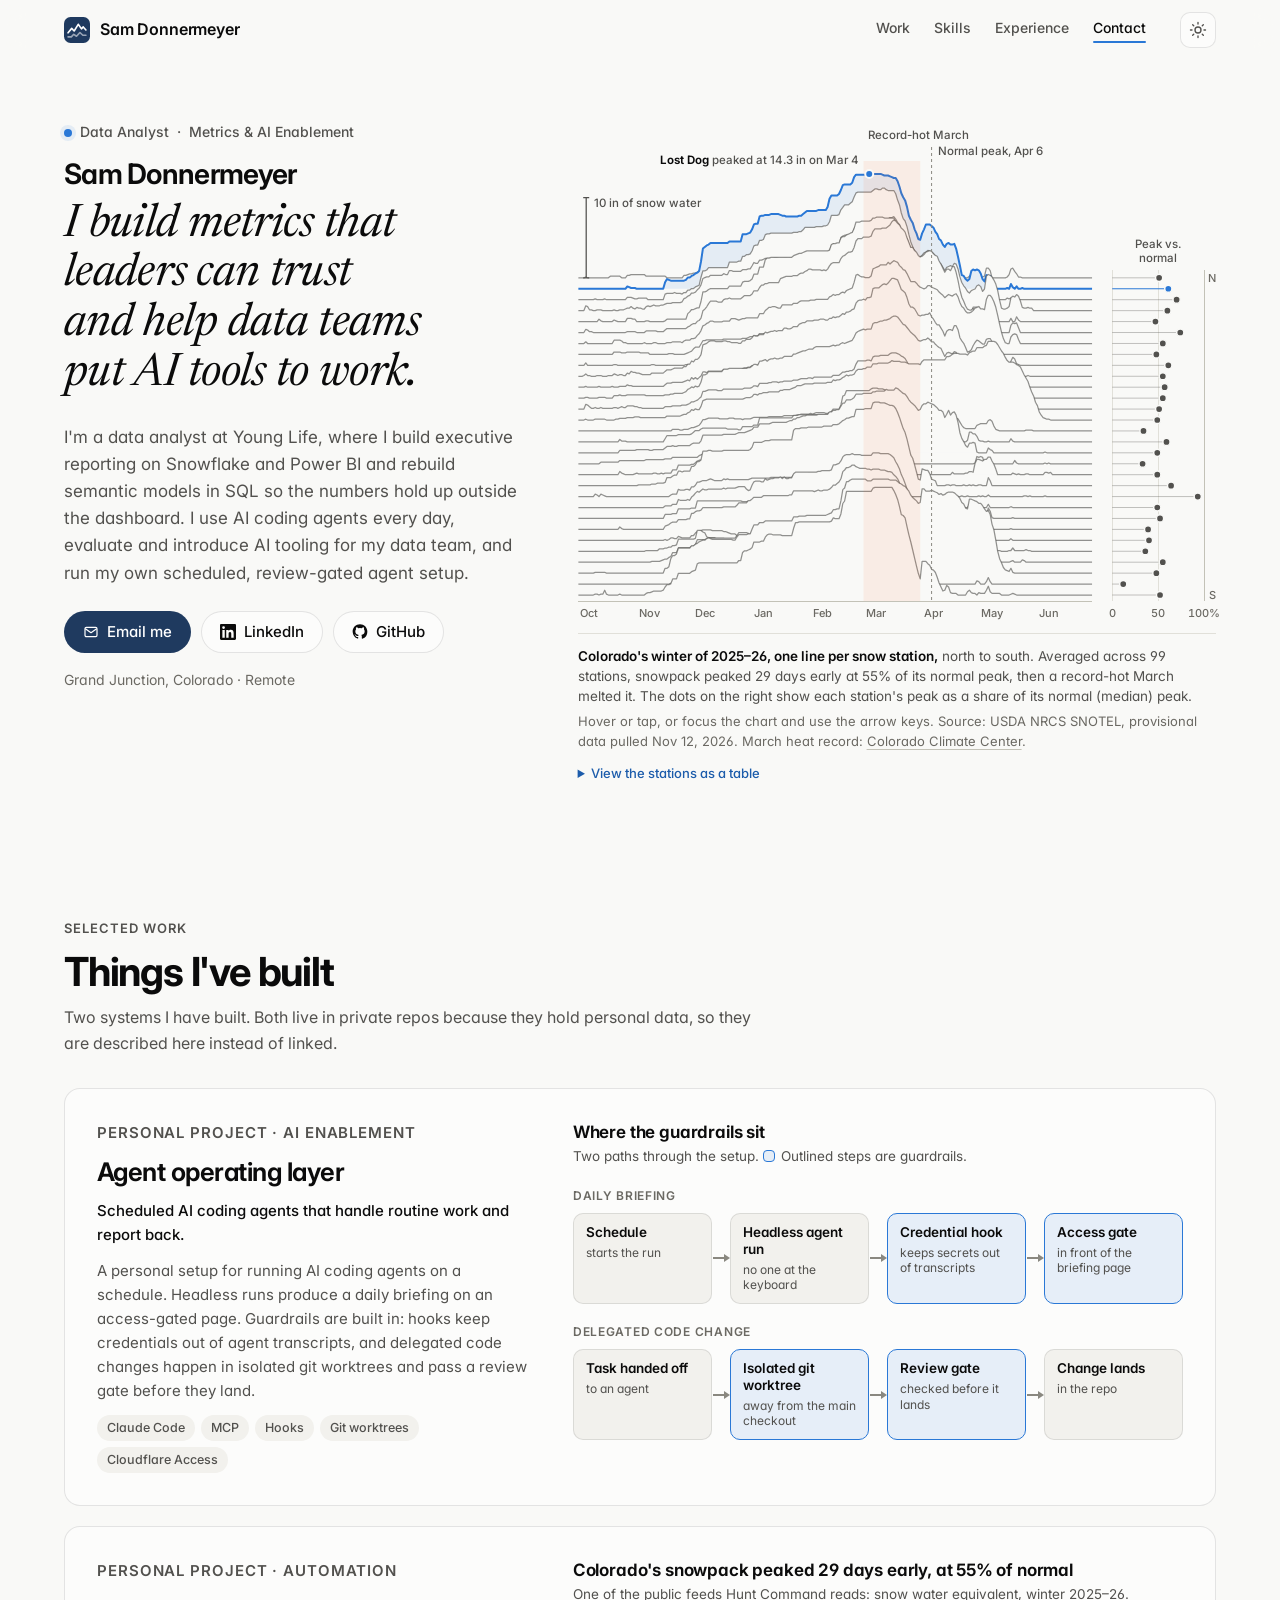
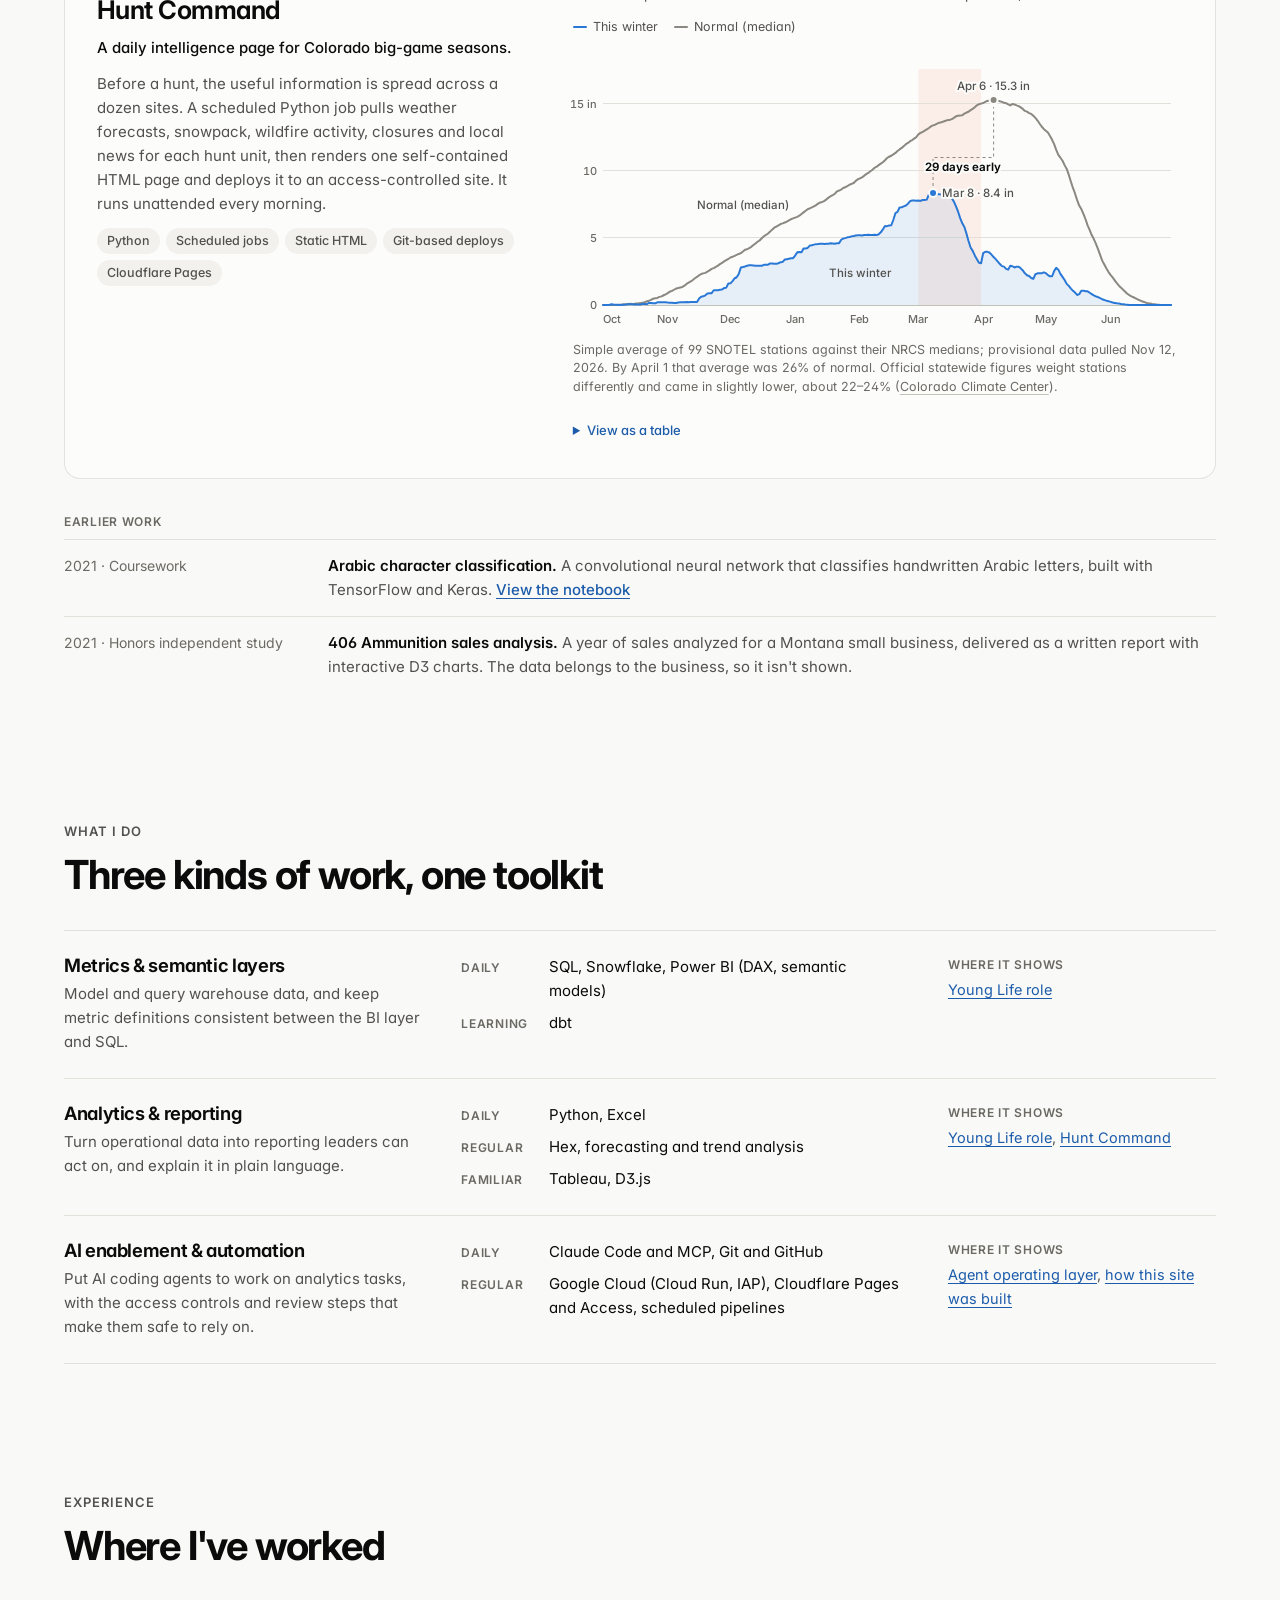
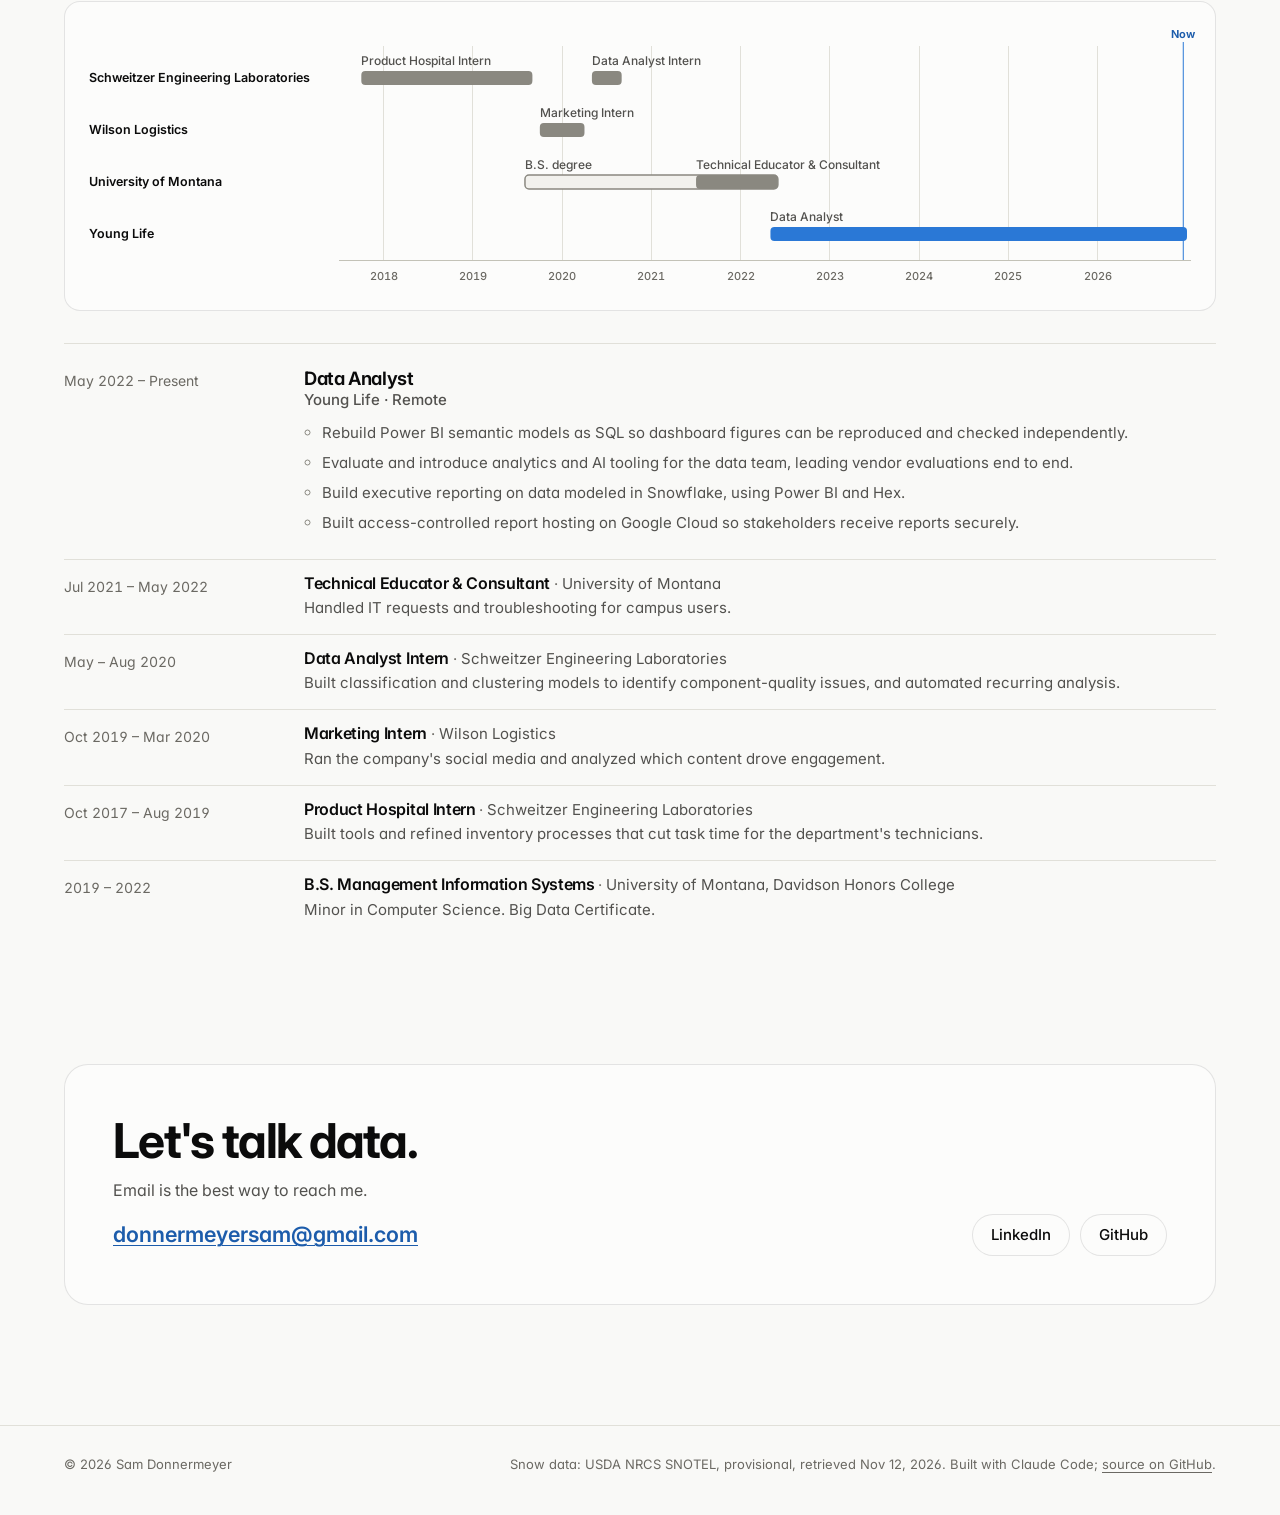
==== commit b0a3478a: "Lead with the agent card; tighten the opening line and section intro - Opening statement now reads "" ====
--- a/index.html
+++ b/index.html
@@ -4,14 +4,14 @@
   <meta charset="utf-8">
   <meta name="viewport" content="width=device-width, initial-scale=1">
   <title>Sam Donnermeyer · Data Analyst · Metrics &amp; AI Enablement</title>
-  <meta name="description" content="Sam Donnermeyer is a data analyst in Grand Junction, Colorado. He builds metrics leaders can trust with SQL, Snowflake and Power BI, and helps data teams put AI tools to work.">
+  <meta name="description" content="Sam Donnermeyer is a data analyst in Grand Junction, Colorado. He builds metrics that leaders can trust with SQL, Snowflake and Power BI, and helps data teams put AI tools to work.">
   <meta name="theme-color" content="#f9f9f7" media="(prefers-color-scheme: light)">
   <meta name="theme-color" content="#0d0d0d" media="(prefers-color-scheme: dark)">
   <link rel="canonical" href="https://samdonnermeyer.github.io/resume/">
 
   <meta property="og:type" content="profile">
   <meta property="og:title" content="Sam Donnermeyer · Data Analyst · Metrics &amp; AI Enablement">
-  <meta property="og:description" content="I build metrics leaders can trust and help data teams put AI tools to work.">
+  <meta property="og:description" content="I build metrics that leaders can trust and help data teams put AI tools to work.">
   <meta property="og:url" content="https://samdonnermeyer.github.io/resume/">
   <meta property="og:image" content="https://samdonnermeyer.github.io/resume/assets/img/og.png">
   <meta property="og:image:width" content="1200">
@@ -84,7 +84,7 @@
         <div class="hero-head">
           <p class="eyebrow"><span class="dot" aria-hidden="true"></span>Data Analyst <span aria-hidden="true">·</span> Metrics &amp; AI Enablement</p>
           <h1 id="hero-name">Sam Donnermeyer</h1>
-          <p class="headline">I build metrics leaders can trust and help data teams put AI tools to work.</p>
+          <p class="headline">I build metrics that leaders can trust and help data teams put AI tools to work.</p>
         </div>
 
         <figure class="hero-fig">
@@ -131,10 +131,47 @@
       <div class="section-head reveal">
         <p class="kicker">Selected work</p>
         <h2 id="work-title">Things I've built</h2>
-        <p>Two systems I built and run every day. Both live in private repos because they hold personal data, so they are described here instead of linked.</p>
+        <p>Two systems I have built. Both live in private repos because they hold personal data, so they are described here instead of linked.</p>
       </div>
 
       <div class="cards">
+        <article class="card card-feature reveal">
+          <div class="feature-text">
+            <p class="card-kicker">Personal project · AI enablement</p>
+            <h3>Agent operating layer</h3>
+            <p class="card-lede">Scheduled AI coding agents that handle routine work and report back.</p>
+            <p>A personal setup for running AI coding agents on a schedule. Headless runs produce a daily briefing on an access-gated page. Guardrails are built in: hooks keep credentials out of agent transcripts, and delegated code changes happen in isolated git worktrees and pass a review gate before they land.</p>
+            <ul class="chips" aria-label="Tools">
+              <li>Claude Code</li><li>MCP</li><li>Hooks</li><li>Git worktrees</li><li>Cloudflare Access</li>
+            </ul>
+          </div>
+
+          <div class="feature-viz flows">
+            <div class="viz-head">
+              <p class="viz-title">Where the guardrails sit</p>
+              <p class="viz-sub">Two paths through the setup. <span class="guard-key"><i aria-hidden="true"></i>Outlined steps are guardrails.</span></p>
+            </div>
+            <div class="flow">
+              <p class="flow-label" id="flow-a">Daily briefing</p>
+              <ol class="flow-steps" aria-labelledby="flow-a">
+                <li><b>Schedule</b><small>starts the run</small></li>
+                <li><b>Headless agent run</b><small>no one at the keyboard</small></li>
+                <li class="is-guard"><b>Credential hook</b><small>keeps secrets out of transcripts</small></li>
+                <li class="is-guard"><b>Access gate</b><small>in front of the briefing page</small></li>
+              </ol>
+            </div>
+            <div class="flow">
+              <p class="flow-label" id="flow-b">Delegated code change</p>
+              <ol class="flow-steps" aria-labelledby="flow-b">
+                <li><b>Task handed off</b><small>to an agent</small></li>
+                <li class="is-guard"><b>Isolated git worktree</b><small>away from the main checkout</small></li>
+                <li class="is-guard"><b>Review gate</b><small>checked before it lands</small></li>
+                <li><b>Change lands</b><small>in the repo</small></li>
+              </ol>
+            </div>
+          </div>
+        </article>
+
         <article class="card card-feature reveal">
           <div class="feature-text">
             <p class="card-kicker">Personal project · Automation</p>
@@ -169,43 +206,6 @@
             </details>
           </div>
         </article>
-
-        <article class="card card-feature reveal">
-          <div class="feature-text">
-            <p class="card-kicker">Personal project · AI enablement</p>
-            <h3>Agent operating layer</h3>
-            <p class="card-lede">Scheduled AI coding agents that handle routine work and report back.</p>
-            <p>A personal setup for running AI coding agents on a schedule. Headless runs produce a daily briefing on an access-gated page. Guardrails are built in: hooks keep credentials out of agent transcripts, and delegated code changes happen in isolated git worktrees and pass a review gate before they land.</p>
-            <ul class="chips" aria-label="Tools">
-              <li>Claude Code</li><li>MCP</li><li>Hooks</li><li>Git worktrees</li><li>Cloudflare Access</li>
-            </ul>
-          </div>
-
-          <div class="feature-viz flows">
-            <div class="viz-head">
-              <p class="viz-title">Where the guardrails sit</p>
-              <p class="viz-sub">Two paths through the setup. <span class="guard-key"><i aria-hidden="true"></i>Outlined steps are guardrails.</span></p>
-            </div>
-            <div class="flow">
-              <p class="flow-label" id="flow-a">Daily briefing</p>
-              <ol class="flow-steps" aria-labelledby="flow-a">
-                <li><b>Schedule</b><small>starts the run</small></li>
-                <li><b>Headless agent run</b><small>no one at the keyboard</small></li>
-                <li class="is-guard"><b>Credential hook</b><small>keeps secrets out of transcripts</small></li>
-                <li class="is-guard"><b>Access gate</b><small>in front of the briefing page</small></li>
-              </ol>
-            </div>
-            <div class="flow">
-              <p class="flow-label" id="flow-b">Delegated code change</p>
-              <ol class="flow-steps" aria-labelledby="flow-b">
-                <li><b>Task handed off</b><small>to an agent</small></li>
-                <li class="is-guard"><b>Isolated git worktree</b><small>away from the main checkout</small></li>
-                <li class="is-guard"><b>Review gate</b><small>checked before it lands</small></li>
-                <li><b>Change lands</b><small>in the repo</small></li>
-              </ol>
-            </div>
-          </div>
-        </article>
       </div>
 
       <div class="earlier reveal">
